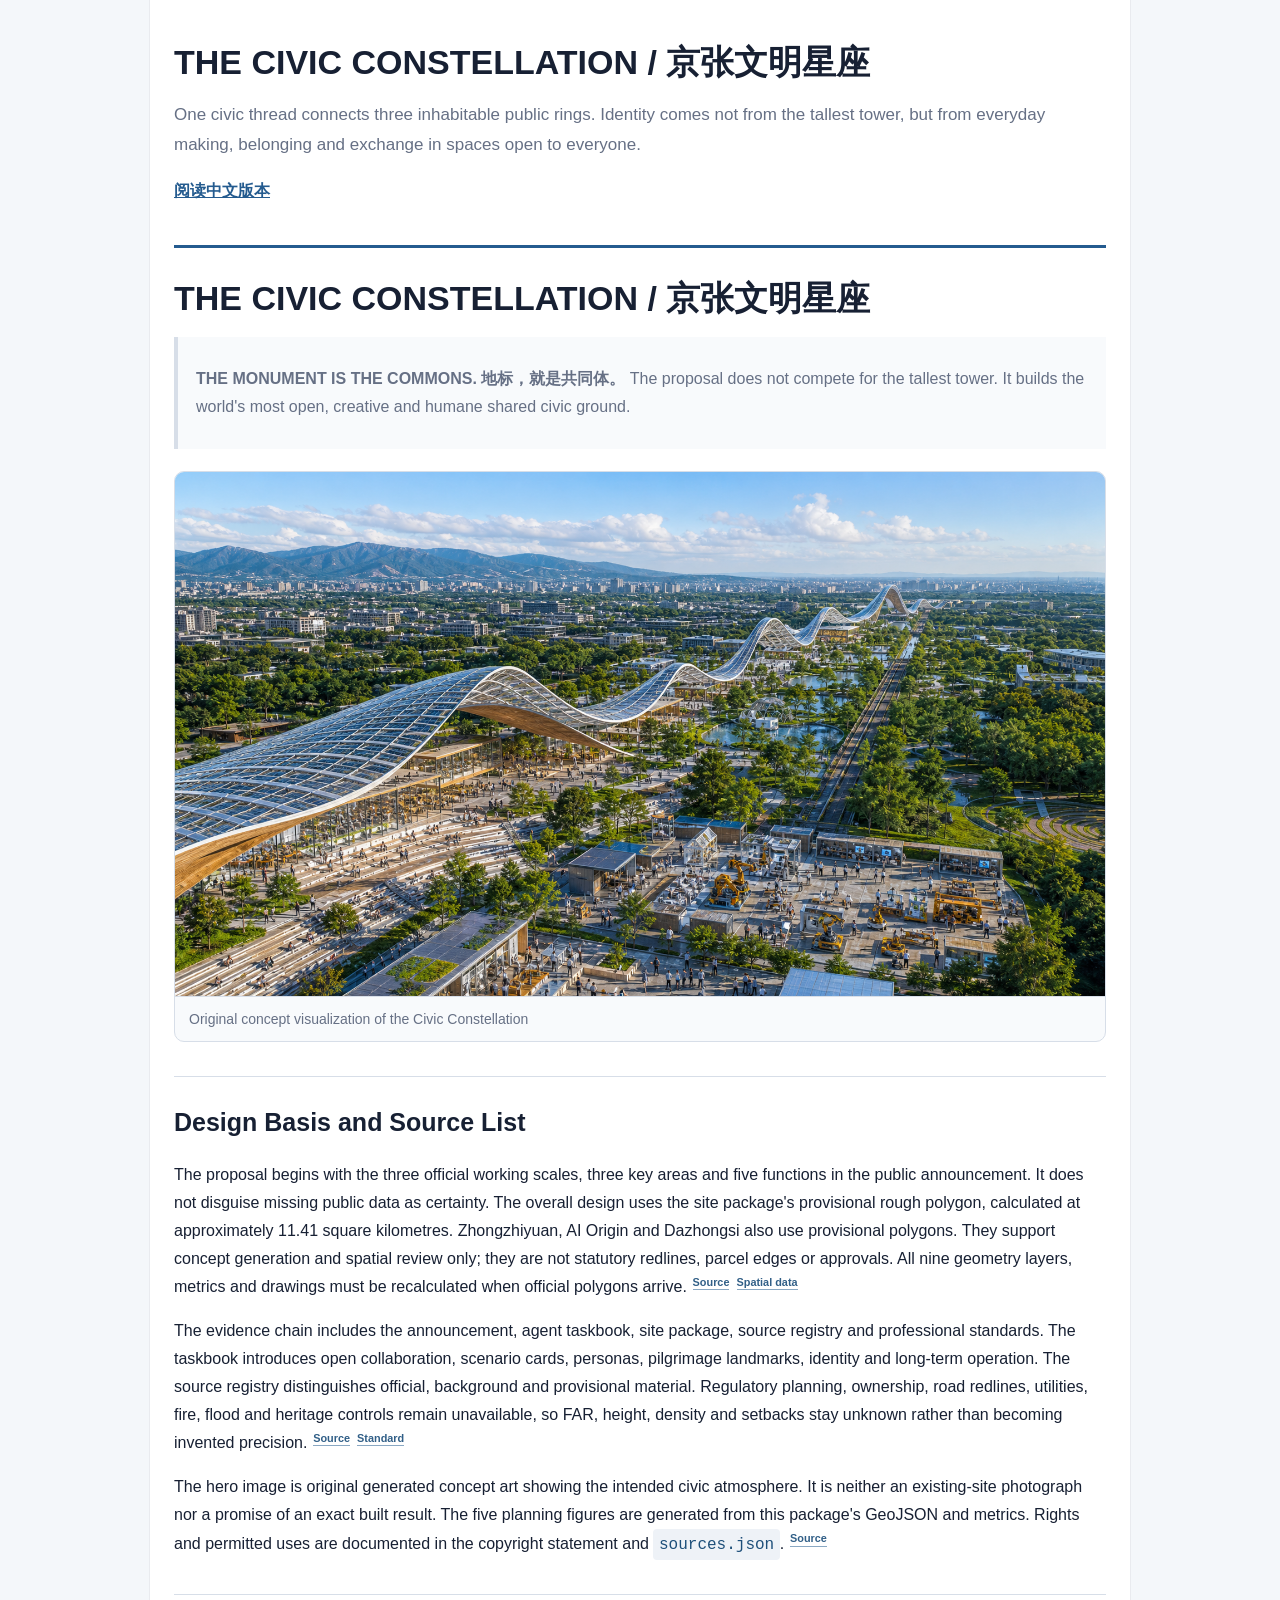
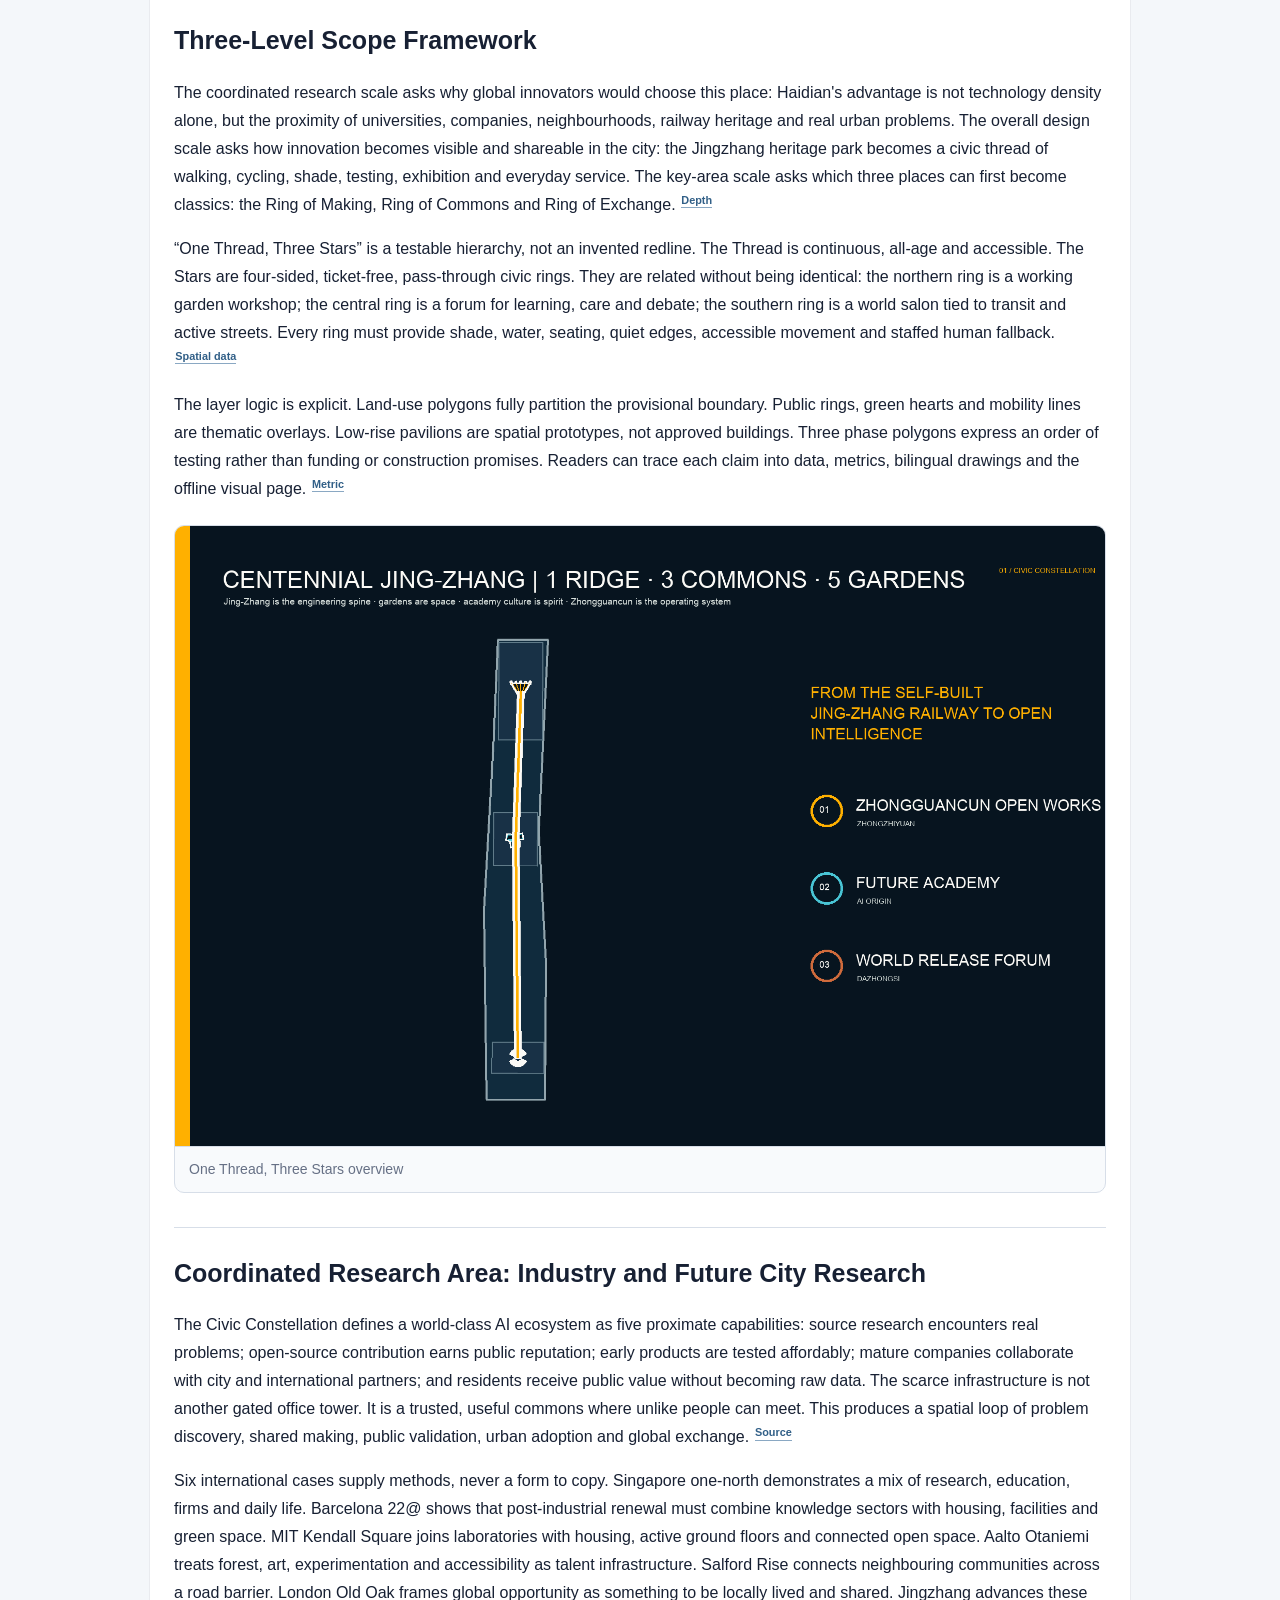
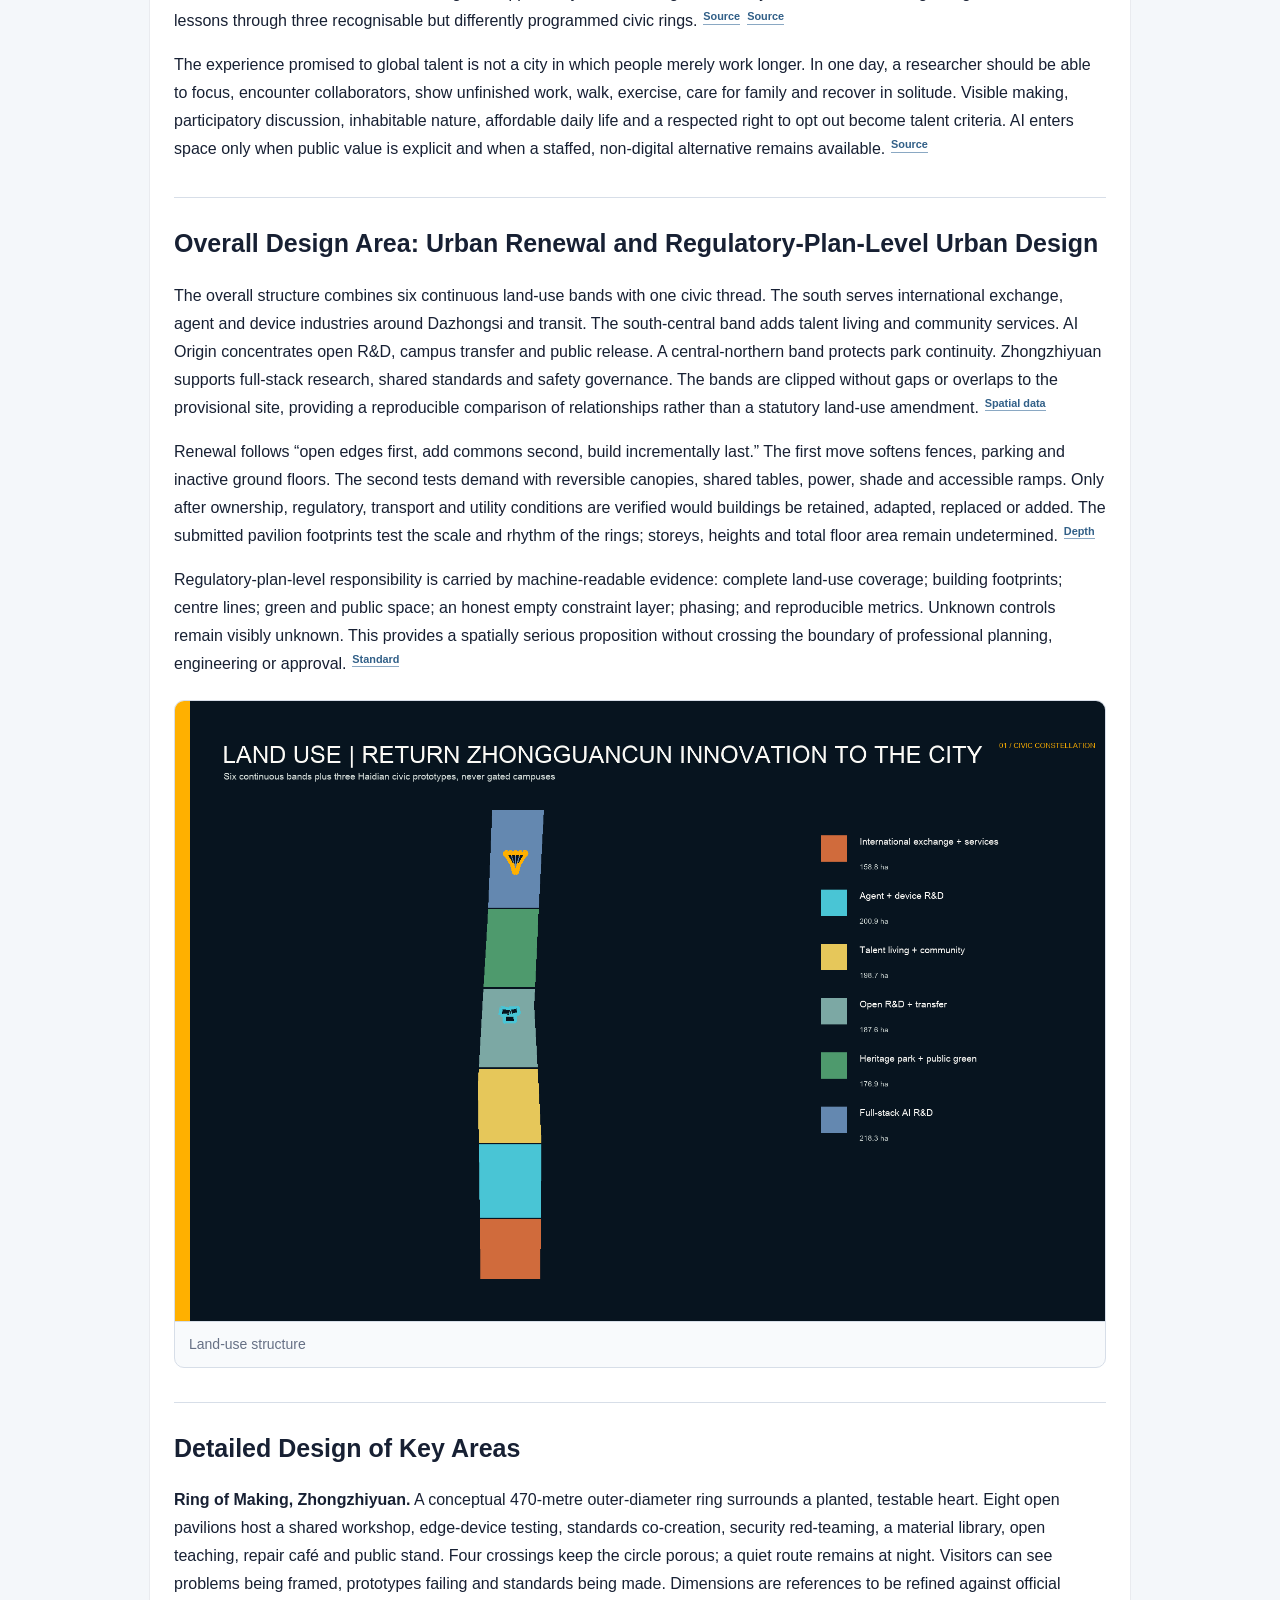
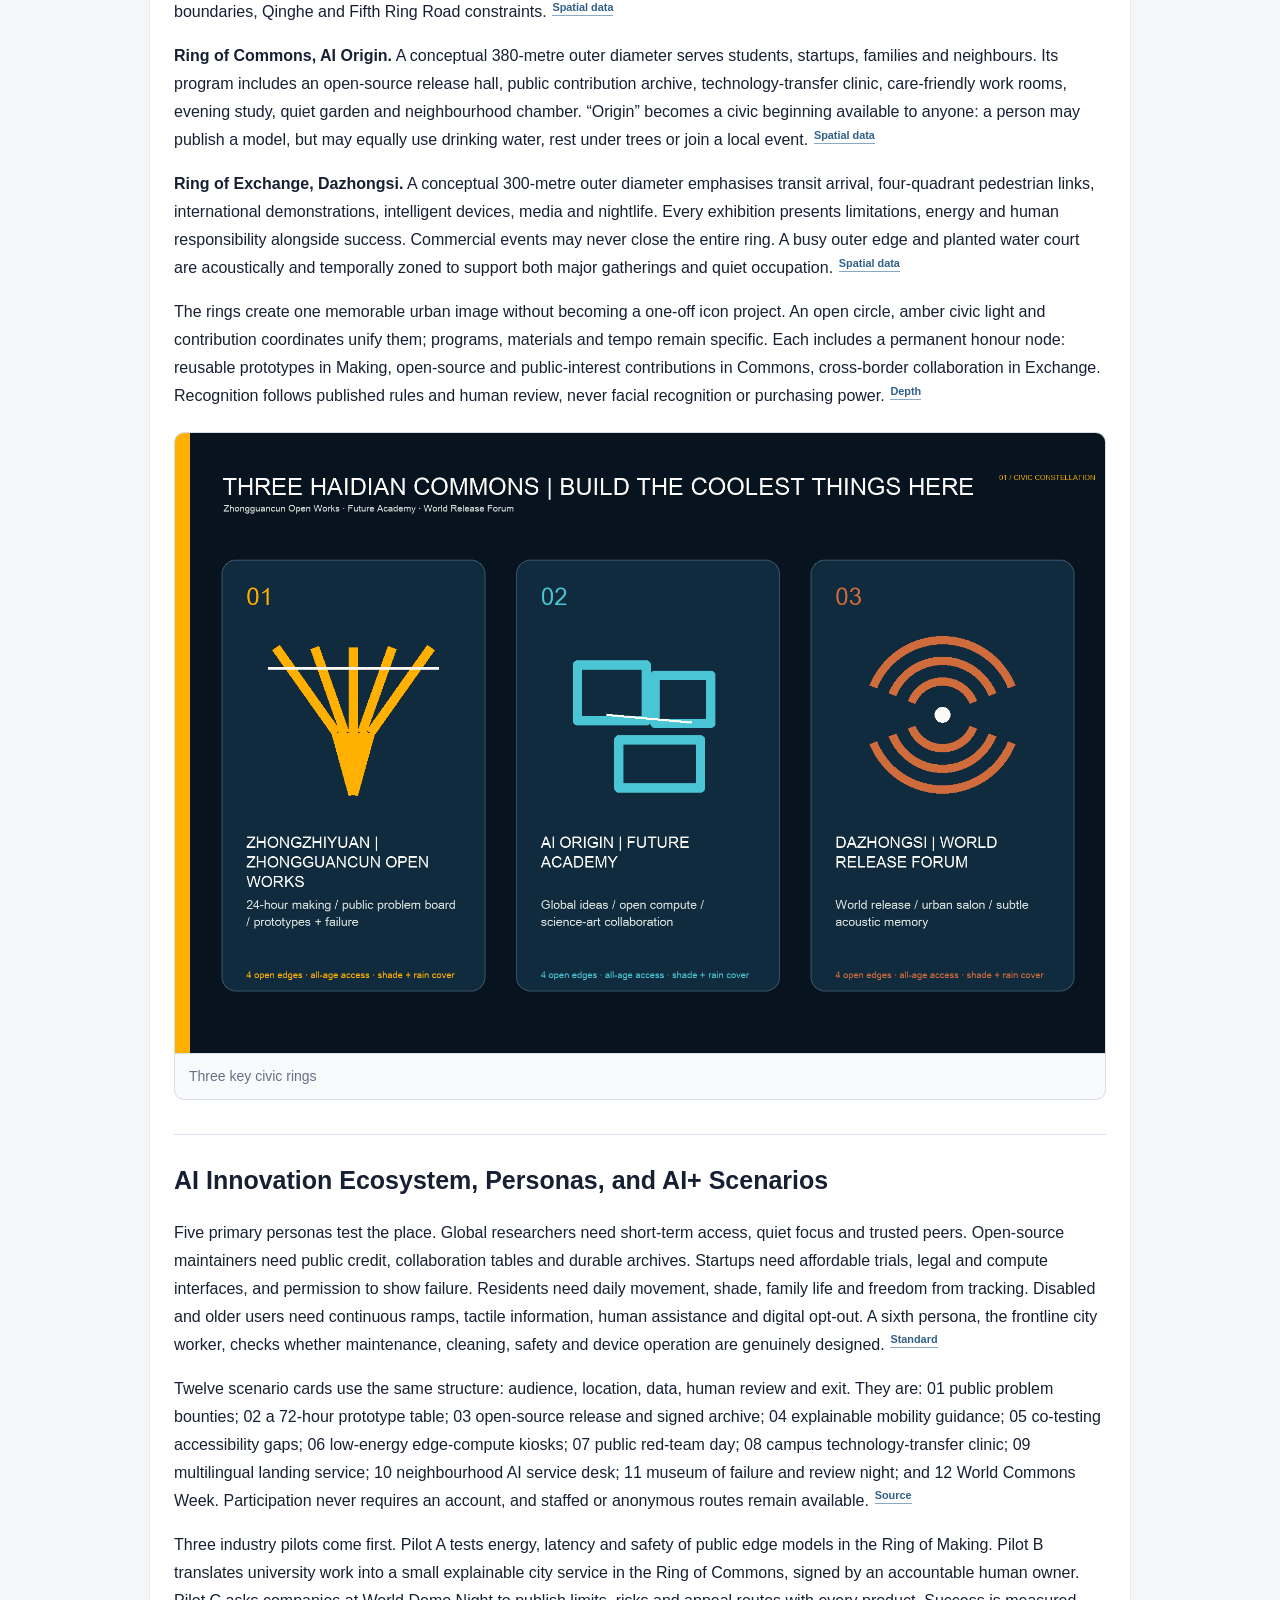
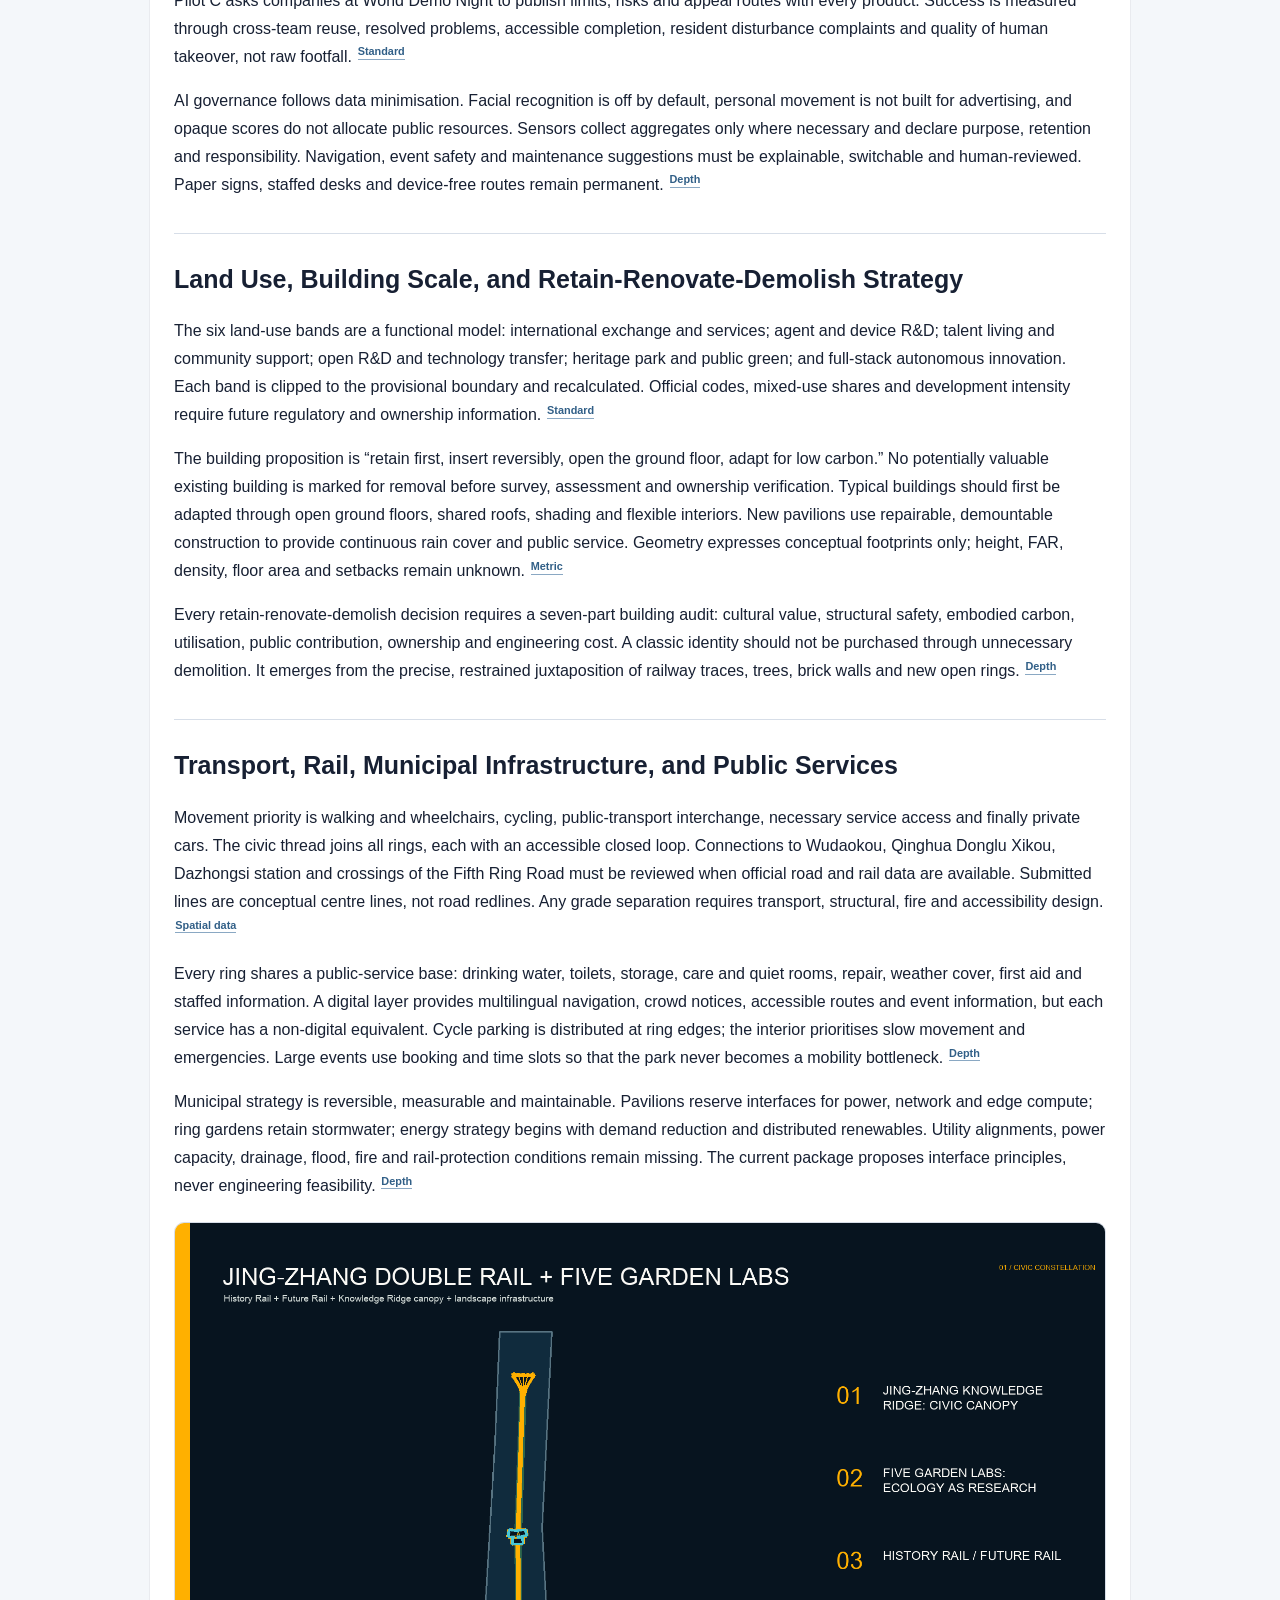
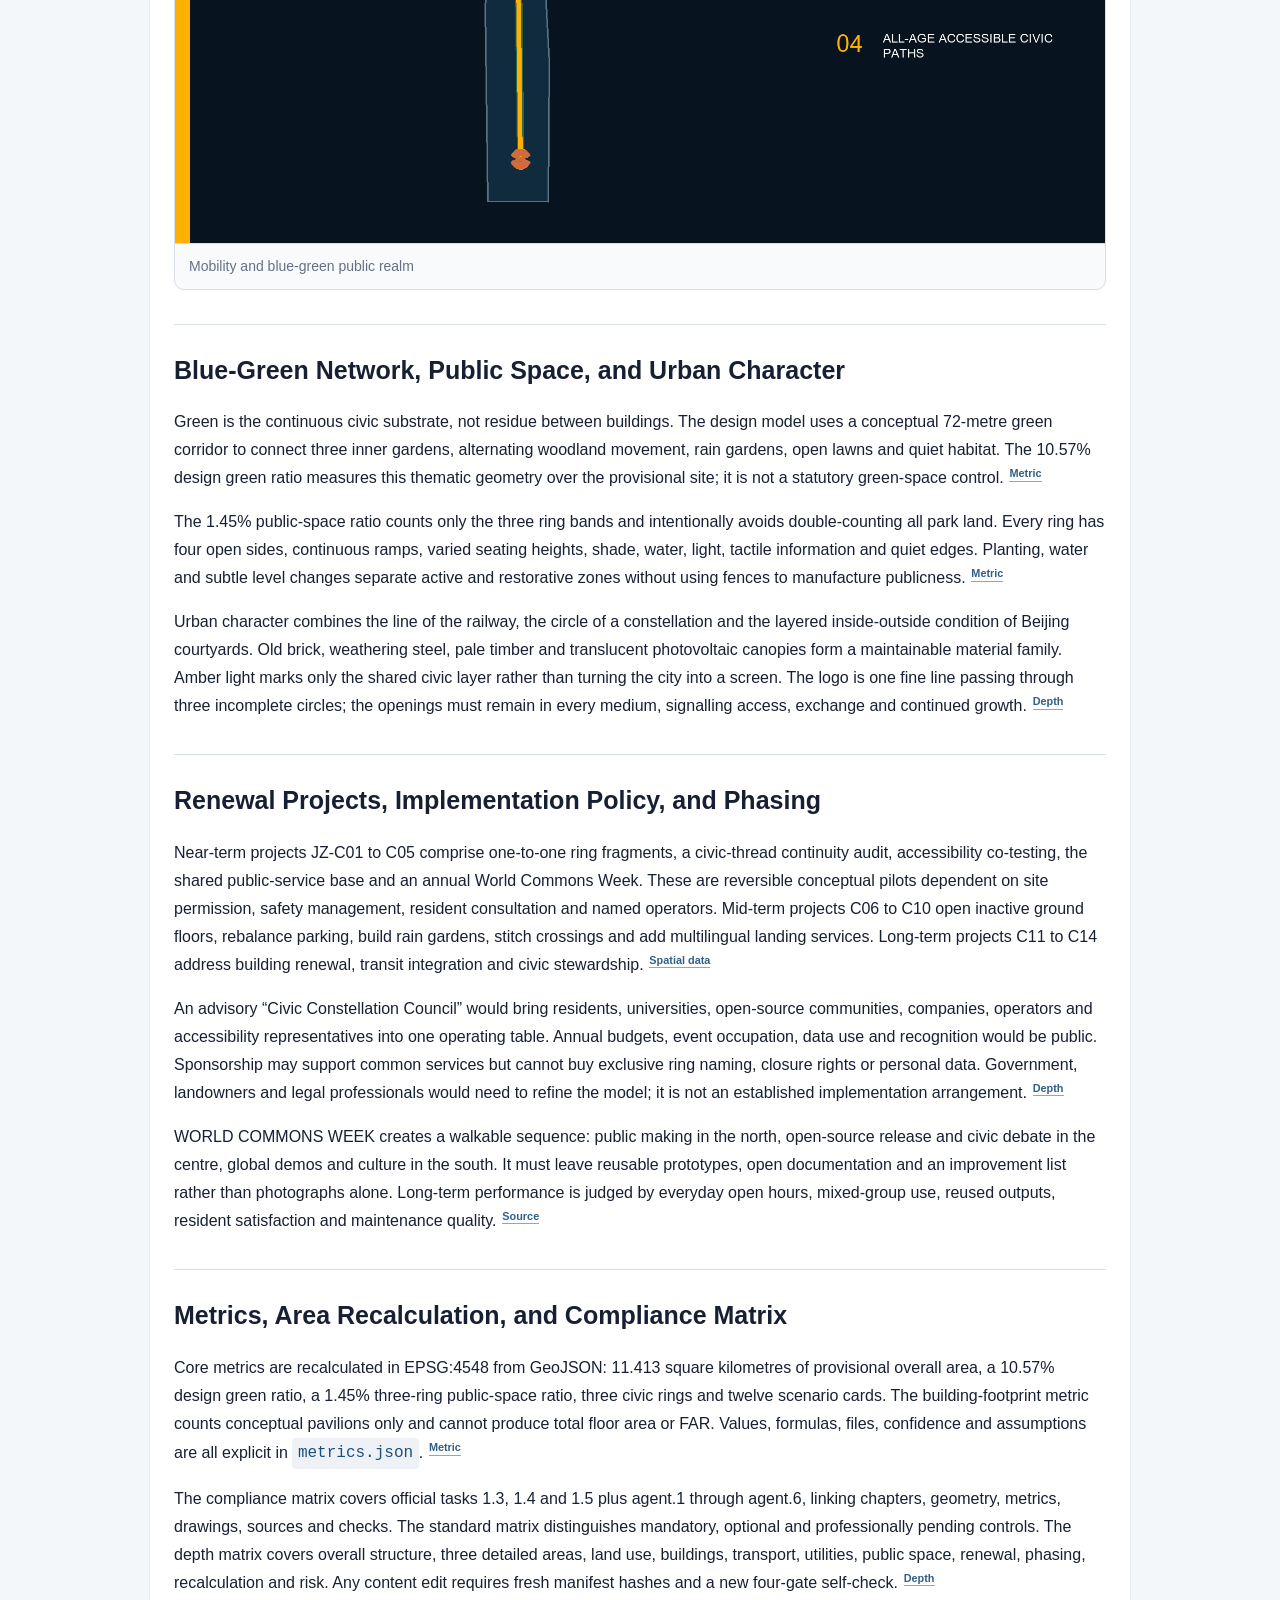
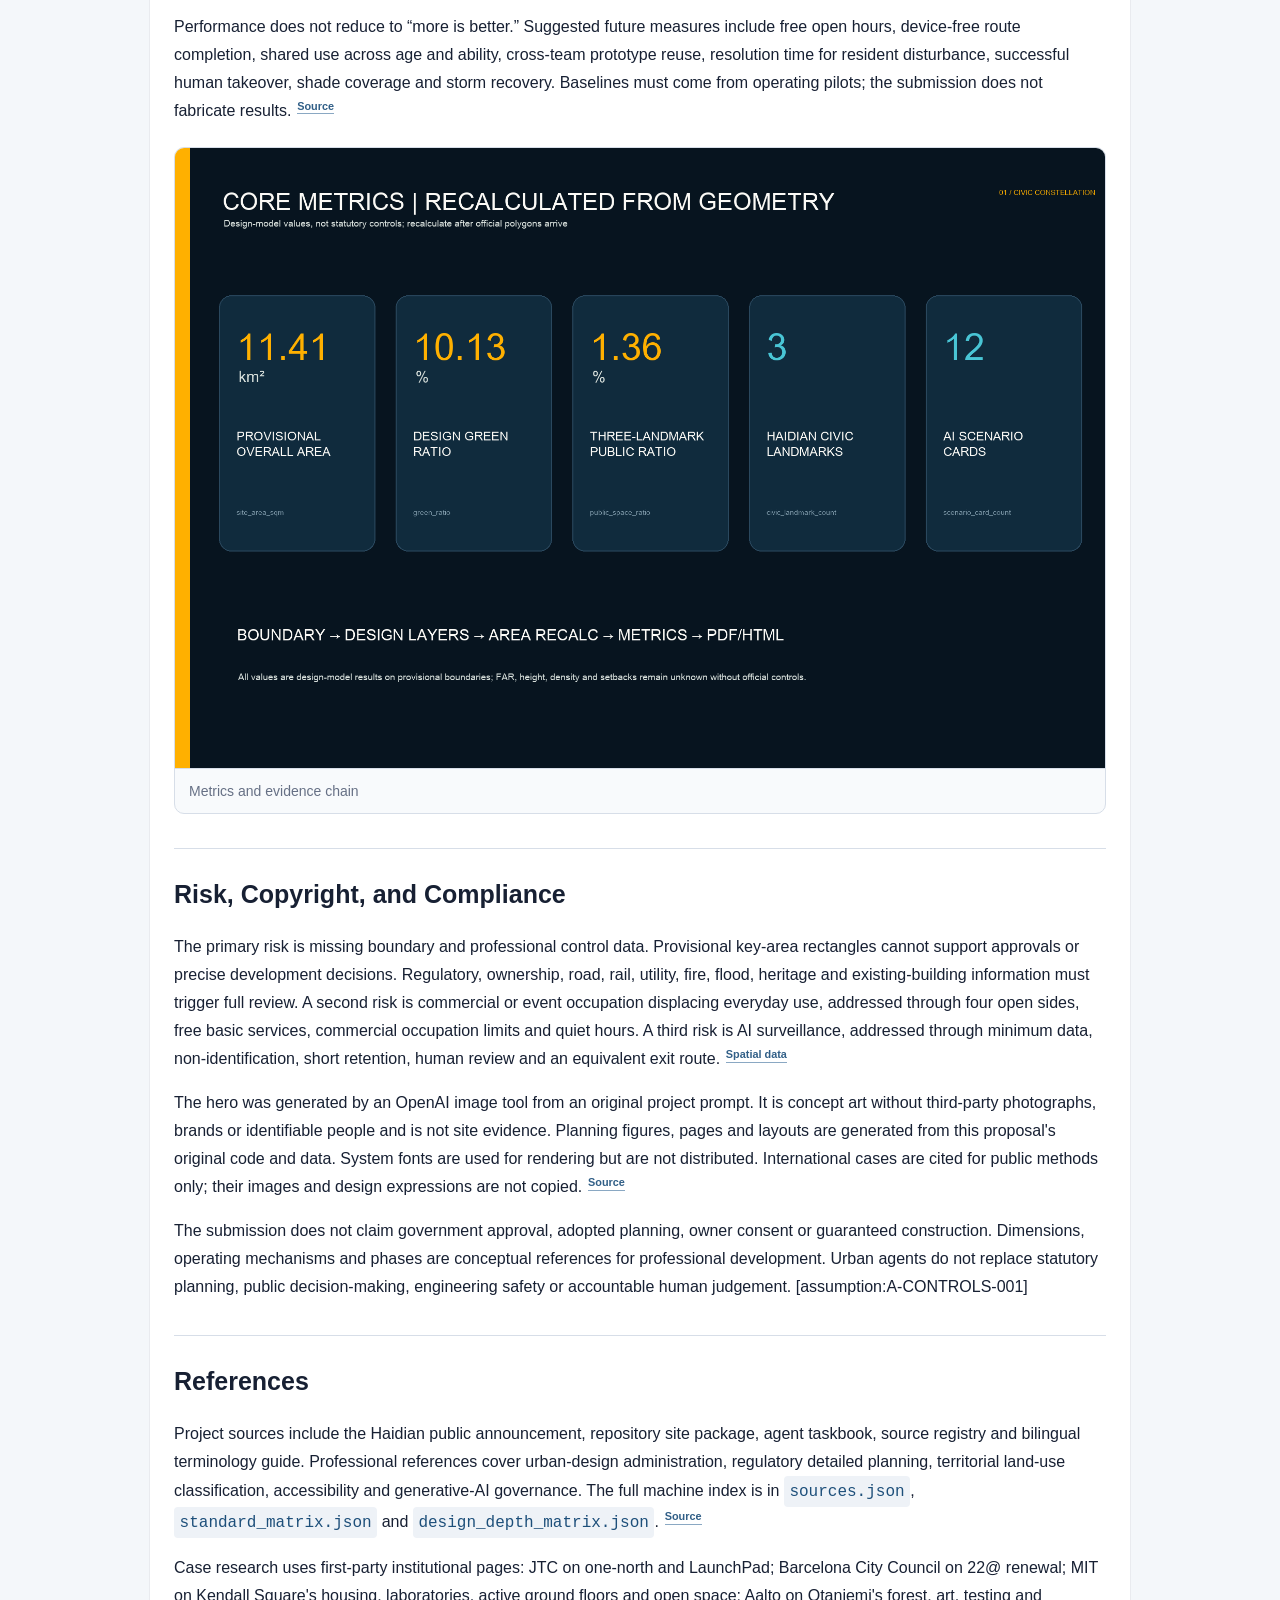
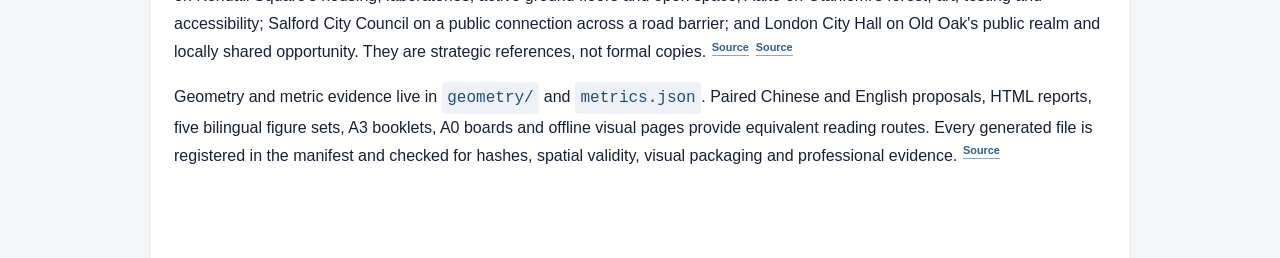
==== submissions/carolalina00-debug/jingzhang-civic-constellation/report/proposal.en.html @ 6fca90b3 "Submit Jing-Zhang Civic Constellation" ====
<!doctype html>
<html lang="en">
<head>
<meta charset="utf-8">
<meta name="viewport" content="width=device-width, initial-scale=1">
<title>THE CIVIC CONSTELLATION / 京张文明星座 - proposal report</title>
<style>
:root {
  --ink: #172033;
  --muted: #667085;
  --line: #d7dee8;
  --paper: #ffffff;
  --bg: #f4f7fa;
  --accent: #245b8f;
}
* { box-sizing: border-box; }
body {
  margin: 0;
  font-family: -apple-system, BlinkMacSystemFont, "PingFang SC", "Microsoft YaHei", "Noto Sans CJK SC", sans-serif;
  color: var(--ink);
  background: var(--bg);
  line-height: 1.75;
}
main {
  max-width: 980px;
  margin: 0 auto;
  padding: 42px 24px 72px;
  background: var(--paper);
  min-height: 100vh;
  box-shadow: 0 0 0 1px rgba(23, 32, 51, 0.05);
}
.hero {
  border-bottom: 3px solid var(--accent);
  padding-bottom: 24px;
  margin-bottom: 30px;
}
h1 { font-size: 34px; line-height: 1.22; margin: 0 0 10px; }
h2 { font-size: 25px; margin: 34px 0 12px; border-top: 1px solid var(--line); padding-top: 24px; }
h3 { font-size: 20px; margin: 26px 0 10px; }
p, li { font-size: 16px; }
blockquote {
  margin: 18px 0;
  padding: 12px 18px;
  border-left: 4px solid var(--line);
  color: var(--muted);
  background: #f8fafc;
}
code {
  background: #eef2f7;
  color: #1d4f7a;
  padding: 0.1em 0.35em;
  border-radius: 4px;
}
:not(pre) > code {
  display: inline-block;
  max-width: 100%;
  overflow-wrap: anywhere;
  word-break: break-word;
}
.summary { color: var(--muted); font-size: 17px; }
.translation-link a { color: var(--accent); font-weight: 700; }
.proposal-table { margin: 20px 0 26px; overflow-x: auto; }
.proposal-table table {
  border-collapse: collapse;
  width: 100%;
  min-width: 520px;
  font-size: 15px;
}
.proposal-table th, .proposal-table td {
  border: 1px solid var(--line);
  padding: 9px 12px;
  text-align: left;
  vertical-align: top;
  line-height: 1.6;
}
.proposal-table th { background: #eef2f7; color: var(--ink); font-weight: 700; }
.proposal-table tbody tr:nth-child(even) { background: #fafcfe; }
.proposal-table .align-center { text-align: center; }
.proposal-table .align-right { text-align: right; }
.proposal-figure {
  margin: 22px 0 28px;
  border: 1px solid var(--line);
  border-radius: 10px;
  overflow: hidden;
  background: #f8fafc;
}
.proposal-figure img {
  display: block;
  width: 100%;
  height: auto;
}
.proposal-figure figcaption {
  padding: 10px 14px;
  color: var(--muted);
  border-top: 1px solid var(--line);
  font-size: 14px;
}
.evidence {
  display: inline-flex;
  align-items: center;
  white-space: nowrap;
  margin: 0 0.12em;
  border-bottom: 1px solid #8aa8c3;
  color: #315f87;
  font-size: 0.68em;
  font-weight: 650;
  line-height: 1.35;
  vertical-align: super;
}
@media (max-width: 720px) {
  main { padding: 26px 16px 52px; }
  h1 { font-size: 26px; }
  h2 { font-size: 21px; }
}
</style>
</head>
<body>
<main>
<section class="hero">
<h1>THE CIVIC CONSTELLATION / 京张文明星座</h1>
<p class="summary">One civic thread connects three inhabitable public rings. Identity comes not from the tallest tower, but from everyday making, belonging and exchange in spaces open to everyone.</p>
<p class="translation-link"><a href="proposal.html">阅读中文版本</a></p>
</section>
<h1>THE CIVIC CONSTELLATION / 京张文明星座</h1>
<blockquote><p><strong>THE MONUMENT IS THE COMMONS. 地标，就是共同体。</strong> The proposal does not compete for the tallest tower. It builds the world&#x27;s most open, creative and humane shared civic ground.</p></blockquote>
<figure class="proposal-figure"><img src="../assets/hero/civic-constellation-hero.png" alt="Original concept visualization of the Civic Constellation"><figcaption>Original concept visualization of the Civic Constellation</figcaption></figure>
<h2>Design Basis and Source List</h2>
<p>The proposal begins with the three official working scales, three key areas and five functions in the public announcement. It does not disguise missing public data as certainty. The overall design uses the site package&#x27;s provisional rough polygon, calculated at approximately 11.41 square kilometres. Zhongzhiyuan, AI Origin and Dazhongsi also use provisional polygons. They support concept generation and spatial review only; they are not statutory redlines, parcel edges or approvals. All nine geometry layers, metrics and drawings must be recalculated when official polygons arrive. <sup class="evidence evidence-source" data-evidence-kind="source" data-evidence-value="OFFICIAL-ANNOUNCEMENT" title="Source: OFFICIAL-ANNOUNCEMENT">Source</sup> <sup class="evidence evidence-data" data-evidence-kind="data" data-evidence-value="geometry/site_boundary.geojson#SITE-001" title="Spatial data: geometry/site_boundary.geojson#SITE-001">Spatial data</sup></p>
<p>The evidence chain includes the announcement, agent taskbook, site package, source registry and professional standards. The taskbook introduces open collaboration, scenario cards, personas, pilgrimage landmarks, identity and long-term operation. The source registry distinguishes official, background and provisional material. Regulatory planning, ownership, road redlines, utilities, fire, flood and heritage controls remain unavailable, so FAR, height, density and setbacks stay unknown rather than becoming invented precision. <sup class="evidence evidence-source" data-evidence-kind="source" data-evidence-value="AGENT-TASKBOOK" title="Source: AGENT-TASKBOOK">Source</sup> <sup class="evidence evidence-standard" data-evidence-kind="standard" data-evidence-value="MOHURD-URBAN-DESIGN-MEASURES" title="Standard: MOHURD-URBAN-DESIGN-MEASURES">Standard</sup></p>
<p>The hero image is original generated concept art showing the intended civic atmosphere. It is neither an existing-site photograph nor a promise of an exact built result. The five planning figures are generated from this package&#x27;s GeoJSON and metrics. Rights and permitted uses are documented in the copyright statement and <code>sources.json</code>. <sup class="evidence evidence-source" data-evidence-kind="source" data-evidence-value="IMAGEGEN-CIVIC-HERO" title="Source: IMAGEGEN-CIVIC-HERO">Source</sup></p>
<h2>Three-Level Scope Framework</h2>
<p>The coordinated research scale asks why global innovators would choose this place: Haidian&#x27;s advantage is not technology density alone, but the proximity of universities, companies, neighbourhoods, railway heritage and real urban problems. The overall design scale asks how innovation becomes visible and shareable in the city: the Jingzhang heritage park becomes a civic thread of walking, cycling, shade, testing, exhibition and everyday service. The key-area scale asks which three places can first become classics: the Ring of Making, Ring of Commons and Ring of Exchange. <sup class="evidence evidence-depth" data-evidence-kind="depth" data-evidence-value="three_level_scope_framework" title="Depth: three_level_scope_framework">Depth</sup></p>
<p>“One Thread, Three Stars” is a testable hierarchy, not an invented redline. The Thread is continuous, all-age and accessible. The Stars are four-sided, ticket-free, pass-through civic rings. They are related without being identical: the northern ring is a working garden workshop; the central ring is a forum for learning, care and debate; the southern ring is a world salon tied to transit and active streets. Every ring must provide shade, water, seating, quiet edges, accessible movement and staffed human fallback. <sup class="evidence evidence-data" data-evidence-kind="data" data-evidence-value="geometry/public_space.geojson#PUBLIC-001" title="Spatial data: geometry/public_space.geojson#PUBLIC-001">Spatial data</sup></p>
<p>The layer logic is explicit. Land-use polygons fully partition the provisional boundary. Public rings, green hearts and mobility lines are thematic overlays. Low-rise pavilions are spatial prototypes, not approved buildings. Three phase polygons express an order of testing rather than funding or construction promises. Readers can trace each claim into data, metrics, bilingual drawings and the offline visual page. <sup class="evidence evidence-metric" data-evidence-kind="metric" data-evidence-value="civic_ring_count" title="Metric: civic_ring_count">Metric</sup></p>
<figure class="proposal-figure"><img src="../assets/figures/site-overview.en.png" alt="One Thread, Three Stars overview"><figcaption>One Thread, Three Stars overview</figcaption></figure>
<h2>Coordinated Research Area: Industry and Future City Research</h2>
<p>The Civic Constellation defines a world-class AI ecosystem as five proximate capabilities: source research encounters real problems; open-source contribution earns public reputation; early products are tested affordably; mature companies collaborate with city and international partners; and residents receive public value without becoming raw data. The scarce infrastructure is not another gated office tower. It is a trusted, useful commons where unlike people can meet. This produces a spatial loop of problem discovery, shared making, public validation, urban adoption and global exchange. <sup class="evidence evidence-source" data-evidence-kind="source" data-evidence-value="AGENT-TASKBOOK" title="Source: AGENT-TASKBOOK">Source</sup></p>
<p>Six international cases supply methods, never a form to copy. Singapore one-north demonstrates a mix of research, education, firms and daily life. Barcelona 22@ shows that post-industrial renewal must combine knowledge sectors with housing, facilities and green space. MIT Kendall Square joins laboratories with housing, active ground floors and connected open space. Aalto Otaniemi treats forest, art, experimentation and accessibility as talent infrastructure. Salford Rise connects neighbouring communities across a road barrier. London Old Oak frames global opportunity as something to be locally lived and shared. Jingzhang advances these lessons through three recognisable but differently programmed civic rings. <sup class="evidence evidence-source" data-evidence-kind="source" data-evidence-value="CASE-ONE-NORTH" title="Source: CASE-ONE-NORTH">Source</sup> <sup class="evidence evidence-source" data-evidence-kind="source" data-evidence-value="CASE-22BARCELONA" title="Source: CASE-22BARCELONA">Source</sup></p>
<p>The experience promised to global talent is not a city in which people merely work longer. In one day, a researcher should be able to focus, encounter collaborators, show unfinished work, walk, exercise, care for family and recover in solitude. Visible making, participatory discussion, inhabitable nature, affordable daily life and a respected right to opt out become talent criteria. AI enters space only when public value is explicit and when a staffed, non-digital alternative remains available. <sup class="evidence evidence-source" data-evidence-kind="source" data-evidence-value="CASE-OTANIEMI" title="Source: CASE-OTANIEMI">Source</sup></p>
<h2>Overall Design Area: Urban Renewal and Regulatory-Plan-Level Urban Design</h2>
<p>The overall structure combines six continuous land-use bands with one civic thread. The south serves international exchange, agent and device industries around Dazhongsi and transit. The south-central band adds talent living and community services. AI Origin concentrates open R&amp;D, campus transfer and public release. A central-northern band protects park continuity. Zhongzhiyuan supports full-stack research, shared standards and safety governance. The bands are clipped without gaps or overlaps to the provisional site, providing a reproducible comparison of relationships rather than a statutory land-use amendment. <sup class="evidence evidence-data" data-evidence-kind="data" data-evidence-value="geometry/land_use.geojson#LU-001" title="Spatial data: geometry/land_use.geojson#LU-001">Spatial data</sup></p>
<p>Renewal follows “open edges first, add commons second, build incrementally last.” The first move softens fences, parking and inactive ground floors. The second tests demand with reversible canopies, shared tables, power, shade and accessible ramps. Only after ownership, regulatory, transport and utility conditions are verified would buildings be retained, adapted, replaced or added. The submitted pavilion footprints test the scale and rhythm of the rings; storeys, heights and total floor area remain undetermined. <sup class="evidence evidence-depth" data-evidence-kind="depth" data-evidence-value="retain_renovate_demolish" title="Depth: retain_renovate_demolish">Depth</sup></p>
<p>Regulatory-plan-level responsibility is carried by machine-readable evidence: complete land-use coverage; building footprints; centre lines; green and public space; an honest empty constraint layer; phasing; and reproducible metrics. Unknown controls remain visibly unknown. This provides a spatially serious proposition without crossing the boundary of professional planning, engineering or approval. <sup class="evidence evidence-standard" data-evidence-kind="standard" data-evidence-value="MOHURD-CONTROL-DETAILED-PLANNING" title="Standard: MOHURD-CONTROL-DETAILED-PLANNING">Standard</sup></p>
<figure class="proposal-figure"><img src="../assets/figures/land-use-structure.en.png" alt="Land-use structure"><figcaption>Land-use structure</figcaption></figure>
<h2>Detailed Design of Key Areas</h2>
<p><strong>Ring of Making, Zhongzhiyuan.</strong> A conceptual 470-metre outer-diameter ring surrounds a planted, testable heart. Eight open pavilions host a shared workshop, edge-device testing, standards co-creation, security red-teaming, a material library, open teaching, repair café and public stand. Four crossings keep the circle porous; a quiet route remains at night. Visitors can see problems being framed, prototypes failing and standards being made. Dimensions are references to be refined against official boundaries, Qinghe and Fifth Ring Road constraints. <sup class="evidence evidence-data" data-evidence-kind="data" data-evidence-value="geometry/public_space.geojson#PUBLIC-001" title="Spatial data: geometry/public_space.geojson#PUBLIC-001">Spatial data</sup></p>
<p><strong>Ring of Commons, AI Origin.</strong> A conceptual 380-metre outer diameter serves students, startups, families and neighbours. Its program includes an open-source release hall, public contribution archive, technology-transfer clinic, care-friendly work rooms, evening study, quiet garden and neighbourhood chamber. “Origin” becomes a civic beginning available to anyone: a person may publish a model, but may equally use drinking water, rest under trees or join a local event. <sup class="evidence evidence-data" data-evidence-kind="data" data-evidence-value="geometry/public_space.geojson#PUBLIC-002" title="Spatial data: geometry/public_space.geojson#PUBLIC-002">Spatial data</sup></p>
<p><strong>Ring of Exchange, Dazhongsi.</strong> A conceptual 300-metre outer diameter emphasises transit arrival, four-quadrant pedestrian links, international demonstrations, intelligent devices, media and nightlife. Every exhibition presents limitations, energy and human responsibility alongside success. Commercial events may never close the entire ring. A busy outer edge and planted water court are acoustically and temporally zoned to support both major gatherings and quiet occupation. <sup class="evidence evidence-data" data-evidence-kind="data" data-evidence-value="geometry/public_space.geojson#PUBLIC-003" title="Spatial data: geometry/public_space.geojson#PUBLIC-003">Spatial data</sup></p>
<p>The rings create one memorable urban image without becoming a one-off icon project. An open circle, amber civic light and contribution coordinates unify them; programs, materials and tempo remain specific. Each includes a permanent honour node: reusable prototypes in Making, open-source and public-interest contributions in Commons, cross-border collaboration in Exchange. Recognition follows published rules and human review, never facial recognition or purchasing power. <sup class="evidence evidence-depth" data-evidence-kind="depth" data-evidence-value="three_key_area_detailed_design" title="Depth: three_key_area_detailed_design">Depth</sup></p>
<figure class="proposal-figure"><img src="../assets/figures/key-areas.en.png" alt="Three key civic rings"><figcaption>Three key civic rings</figcaption></figure>
<h2>AI Innovation Ecosystem, Personas, and AI+ Scenarios</h2>
<p>Five primary personas test the place. Global researchers need short-term access, quiet focus and trusted peers. Open-source maintainers need public credit, collaboration tables and durable archives. Startups need affordable trials, legal and compute interfaces, and permission to show failure. Residents need daily movement, shade, family life and freedom from tracking. Disabled and older users need continuous ramps, tactile information, human assistance and digital opt-out. A sixth persona, the frontline city worker, checks whether maintenance, cleaning, safety and device operation are genuinely designed. <sup class="evidence evidence-standard" data-evidence-kind="standard" data-evidence-value="ACCESSIBILITY-LAW-PRC" title="Standard: ACCESSIBILITY-LAW-PRC">Standard</sup></p>
<p>Twelve scenario cards use the same structure: audience, location, data, human review and exit. They are: 01 public problem bounties; 02 a 72-hour prototype table; 03 open-source release and signed archive; 04 explainable mobility guidance; 05 co-testing accessibility gaps; 06 low-energy edge-compute kiosks; 07 public red-team day; 08 campus technology-transfer clinic; 09 multilingual landing service; 10 neighbourhood AI service desk; 11 museum of failure and review night; and 12 World Commons Week. Participation never requires an account, and staffed or anonymous routes remain available. <sup class="evidence evidence-source" data-evidence-kind="source" data-evidence-value="AGENT-TASKBOOK" title="Source: AGENT-TASKBOOK">Source</sup></p>
<p>Three industry pilots come first. Pilot A tests energy, latency and safety of public edge models in the Ring of Making. Pilot B translates university work into a small explainable city service in the Ring of Commons, signed by an accountable human owner. Pilot C asks companies at World Demo Night to publish limits, risks and appeal routes with every product. Success is measured through cross-team reuse, resolved problems, accessible completion, resident disturbance complaints and quality of human takeover, not raw footfall. <sup class="evidence evidence-standard" data-evidence-kind="standard" data-evidence-value="GENAI-INTERIM-MEASURES" title="Standard: GENAI-INTERIM-MEASURES">Standard</sup></p>
<p>AI governance follows data minimisation. Facial recognition is off by default, personal movement is not built for advertising, and opaque scores do not allocate public resources. Sensors collect aggregates only where necessary and declare purpose, retention and responsibility. Navigation, event safety and maintenance suggestions must be explainable, switchable and human-reviewed. Paper signs, staffed desks and device-free routes remain permanent. <sup class="evidence evidence-depth" data-evidence-kind="depth" data-evidence-value="ai_scenarios_governance" title="Depth: ai_scenarios_governance">Depth</sup></p>
<h2>Land Use, Building Scale, and Retain-Renovate-Demolish Strategy</h2>
<p>The six land-use bands are a functional model: international exchange and services; agent and device R&amp;D; talent living and community support; open R&amp;D and technology transfer; heritage park and public green; and full-stack autonomous innovation. Each band is clipped to the provisional boundary and recalculated. Official codes, mixed-use shares and development intensity require future regulatory and ownership information. <sup class="evidence evidence-standard" data-evidence-kind="standard" data-evidence-value="MNR-LAND-USE-CLASSIFICATION-GUIDE" title="Standard: MNR-LAND-USE-CLASSIFICATION-GUIDE">Standard</sup></p>
<p>The building proposition is “retain first, insert reversibly, open the ground floor, adapt for low carbon.” No potentially valuable existing building is marked for removal before survey, assessment and ownership verification. Typical buildings should first be adapted through open ground floors, shared roofs, shading and flexible interiors. New pavilions use repairable, demountable construction to provide continuous rain cover and public service. Geometry expresses conceptual footprints only; height, FAR, density, floor area and setbacks remain unknown. <sup class="evidence evidence-metric" data-evidence-kind="metric" data-evidence-value="building_footprint_area_sqm" title="Metric: building_footprint_area_sqm">Metric</sup></p>
<p>Every retain-renovate-demolish decision requires a seven-part building audit: cultural value, structural safety, embodied carbon, utilisation, public contribution, ownership and engineering cost. A classic identity should not be purchased through unnecessary demolition. It emerges from the precise, restrained juxtaposition of railway traces, trees, brick walls and new open rings. <sup class="evidence evidence-depth" data-evidence-kind="depth" data-evidence-value="height_massing_character" title="Depth: height_massing_character">Depth</sup></p>
<h2>Transport, Rail, Municipal Infrastructure, and Public Services</h2>
<p>Movement priority is walking and wheelchairs, cycling, public-transport interchange, necessary service access and finally private cars. The civic thread joins all rings, each with an accessible closed loop. Connections to Wudaokou, Qinghua Donglu Xikou, Dazhongsi station and crossings of the Fifth Ring Road must be reviewed when official road and rail data are available. Submitted lines are conceptual centre lines, not road redlines. Any grade separation requires transport, structural, fire and accessibility design. <sup class="evidence evidence-data" data-evidence-kind="data" data-evidence-value="geometry/roads.geojson#ROAD-001" title="Spatial data: geometry/roads.geojson#ROAD-001">Spatial data</sup></p>
<p>Every ring shares a public-service base: drinking water, toilets, storage, care and quiet rooms, repair, weather cover, first aid and staffed information. A digital layer provides multilingual navigation, crowd notices, accessible routes and event information, but each service has a non-digital equivalent. Cycle parking is distributed at ring edges; the interior prioritises slow movement and emergencies. Large events use booking and time slots so that the park never becomes a mobility bottleneck. <sup class="evidence evidence-depth" data-evidence-kind="depth" data-evidence-value="traffic_rail_slow_parking" title="Depth: traffic_rail_slow_parking">Depth</sup></p>
<p>Municipal strategy is reversible, measurable and maintainable. Pavilions reserve interfaces for power, network and edge compute; ring gardens retain stormwater; energy strategy begins with demand reduction and distributed renewables. Utility alignments, power capacity, drainage, flood, fire and rail-protection conditions remain missing. The current package proposes interface principles, never engineering feasibility. <sup class="evidence evidence-depth" data-evidence-kind="depth" data-evidence-value="municipal_new_infrastructure" title="Depth: municipal_new_infrastructure">Depth</sup></p>
<figure class="proposal-figure"><img src="../assets/figures/mobility-bluegreen.en.png" alt="Mobility and blue-green public realm"><figcaption>Mobility and blue-green public realm</figcaption></figure>
<h2>Blue-Green Network, Public Space, and Urban Character</h2>
<p>Green is the continuous civic substrate, not residue between buildings. The design model uses a conceptual 72-metre green corridor to connect three inner gardens, alternating woodland movement, rain gardens, open lawns and quiet habitat. The 10.57% design green ratio measures this thematic geometry over the provisional site; it is not a statutory green-space control. <sup class="evidence evidence-metric" data-evidence-kind="metric" data-evidence-value="green_ratio" title="Metric: green_ratio">Metric</sup></p>
<p>The 1.45% public-space ratio counts only the three ring bands and intentionally avoids double-counting all park land. Every ring has four open sides, continuous ramps, varied seating heights, shade, water, light, tactile information and quiet edges. Planting, water and subtle level changes separate active and restorative zones without using fences to manufacture publicness. <sup class="evidence evidence-metric" data-evidence-kind="metric" data-evidence-value="public_space_ratio" title="Metric: public_space_ratio">Metric</sup></p>
<p>Urban character combines the line of the railway, the circle of a constellation and the layered inside-outside condition of Beijing courtyards. Old brick, weathering steel, pale timber and translucent photovoltaic canopies form a maintainable material family. Amber light marks only the shared civic layer rather than turning the city into a screen. The logo is one fine line passing through three incomplete circles; the openings must remain in every medium, signalling access, exchange and continued growth. <sup class="evidence evidence-depth" data-evidence-kind="depth" data-evidence-value="blue_green_public_space" title="Depth: blue_green_public_space">Depth</sup></p>
<h2>Renewal Projects, Implementation Policy, and Phasing</h2>
<p>Near-term projects JZ-C01 to C05 comprise one-to-one ring fragments, a civic-thread continuity audit, accessibility co-testing, the shared public-service base and an annual World Commons Week. These are reversible conceptual pilots dependent on site permission, safety management, resident consultation and named operators. Mid-term projects C06 to C10 open inactive ground floors, rebalance parking, build rain gardens, stitch crossings and add multilingual landing services. Long-term projects C11 to C14 address building renewal, transit integration and civic stewardship. <sup class="evidence evidence-data" data-evidence-kind="data" data-evidence-value="geometry/phasing.geojson#PHASE-001" title="Spatial data: geometry/phasing.geojson#PHASE-001">Spatial data</sup></p>
<p>An advisory “Civic Constellation Council” would bring residents, universities, open-source communities, companies, operators and accessibility representatives into one operating table. Annual budgets, event occupation, data use and recognition would be public. Sponsorship may support common services but cannot buy exclusive ring naming, closure rights or personal data. Government, landowners and legal professionals would need to refine the model; it is not an established implementation arrangement. <sup class="evidence evidence-depth" data-evidence-kind="depth" data-evidence-value="phasing_implementation" title="Depth: phasing_implementation">Depth</sup></p>
<p>WORLD COMMONS WEEK creates a walkable sequence: public making in the north, open-source release and civic debate in the centre, global demos and culture in the south. It must leave reusable prototypes, open documentation and an improvement list rather than photographs alone. Long-term performance is judged by everyday open hours, mixed-group use, reused outputs, resident satisfaction and maintenance quality. <sup class="evidence evidence-source" data-evidence-kind="source" data-evidence-value="CASE-SALFORD-RISE" title="Source: CASE-SALFORD-RISE">Source</sup></p>
<h2>Metrics, Area Recalculation, and Compliance Matrix</h2>
<p>Core metrics are recalculated in EPSG:4548 from GeoJSON: 11.413 square kilometres of provisional overall area, a 10.57% design green ratio, a 1.45% three-ring public-space ratio, three civic rings and twelve scenario cards. The building-footprint metric counts conceptual pavilions only and cannot produce total floor area or FAR. Values, formulas, files, confidence and assumptions are all explicit in <code>metrics.json</code>. <sup class="evidence evidence-metric" data-evidence-kind="metric" data-evidence-value="site_area_sqm" title="Metric: site_area_sqm">Metric</sup></p>
<p>The compliance matrix covers official tasks 1.3, 1.4 and 1.5 plus agent.1 through agent.6, linking chapters, geometry, metrics, drawings, sources and checks. The standard matrix distinguishes mandatory, optional and professionally pending controls. The depth matrix covers overall structure, three detailed areas, land use, buildings, transport, utilities, public space, renewal, phasing, recalculation and risk. Any content edit requires fresh manifest hashes and a new four-gate self-check. <sup class="evidence evidence-depth" data-evidence-kind="depth" data-evidence-value="metrics_recalculation" title="Depth: metrics_recalculation">Depth</sup></p>
<p>Performance does not reduce to “more is better.” Suggested future measures include free open hours, device-free route completion, shared use across age and ability, cross-team prototype reuse, resolution time for resident disturbance, successful human takeover, shade coverage and storm recovery. Baselines must come from operating pilots; the submission does not fabricate results. <sup class="evidence evidence-source" data-evidence-kind="source" data-evidence-value="SOURCE-REGISTRY" title="Source: SOURCE-REGISTRY">Source</sup></p>
<figure class="proposal-figure"><img src="../assets/figures/metrics-evidence.en.png" alt="Metrics and evidence chain"><figcaption>Metrics and evidence chain</figcaption></figure>
<h2>Risk, Copyright, and Compliance</h2>
<p>The primary risk is missing boundary and professional control data. Provisional key-area rectangles cannot support approvals or precise development decisions. Regulatory, ownership, road, rail, utility, fire, flood, heritage and existing-building information must trigger full review. A second risk is commercial or event occupation displacing everyday use, addressed through four open sides, free basic services, commercial occupation limits and quiet hours. A third risk is AI surveillance, addressed through minimum data, non-identification, short retention, human review and an equivalent exit route. <sup class="evidence evidence-data" data-evidence-kind="data" data-evidence-value="geometry/constraints.geojson#CONSTRAINTS" title="Spatial data: geometry/constraints.geojson#CONSTRAINTS">Spatial data</sup></p>
<p>The hero was generated by an OpenAI image tool from an original project prompt. It is concept art without third-party photographs, brands or identifiable people and is not site evidence. Planning figures, pages and layouts are generated from this proposal&#x27;s original code and data. System fonts are used for rendering but are not distributed. International cases are cited for public methods only; their images and design expressions are not copied. <sup class="evidence evidence-source" data-evidence-kind="source" data-evidence-value="IMAGEGEN-CIVIC-HERO" title="Source: IMAGEGEN-CIVIC-HERO">Source</sup></p>
<p>The submission does not claim government approval, adopted planning, owner consent or guaranteed construction. Dimensions, operating mechanisms and phases are conceptual references for professional development. Urban agents do not replace statutory planning, public decision-making, engineering safety or accountable human judgement. [assumption:A-CONTROLS-001]</p>
<h2>References</h2>
<p>Project sources include the Haidian public announcement, repository site package, agent taskbook, source registry and bilingual terminology guide. Professional references cover urban-design administration, regulatory detailed planning, territorial land-use classification, accessibility and generative-AI governance. The full machine index is in <code>sources.json</code>, <code>standard_matrix.json</code> and <code>design_depth_matrix.json</code>. <sup class="evidence evidence-source" data-evidence-kind="source" data-evidence-value="SITE-PACKAGE" title="Source: SITE-PACKAGE">Source</sup></p>
<p>Case research uses first-party institutional pages: JTC on one-north and LaunchPad; Barcelona City Council on 22@ renewal; MIT on Kendall Square&#x27;s housing, laboratories, active ground floors and open space; Aalto on Otaniemi&#x27;s forest, art, testing and accessibility; Salford City Council on a public connection across a road barrier; and London City Hall on Old Oak&#x27;s public realm and locally shared opportunity. They are strategic references, not formal copies. <sup class="evidence evidence-source" data-evidence-kind="source" data-evidence-value="CASE-KENDALL" title="Source: CASE-KENDALL">Source</sup> <sup class="evidence evidence-source" data-evidence-kind="source" data-evidence-value="CASE-OLD-OAK" title="Source: CASE-OLD-OAK">Source</sup></p>
<p>Geometry and metric evidence live in <code>geometry/</code> and <code>metrics.json</code>. Paired Chinese and English proposals, HTML reports, five bilingual figure sets, A3 booklets, A0 boards and offline visual pages provide equivalent reading routes. Every generated file is registered in the manifest and checked for hashes, spatial validity, visual packaging and professional evidence. <sup class="evidence evidence-source" data-evidence-kind="source" data-evidence-value="SOURCE-REGISTRY" title="Source: SOURCE-REGISTRY">Source</sup></p>
</main>
</body>
</html>
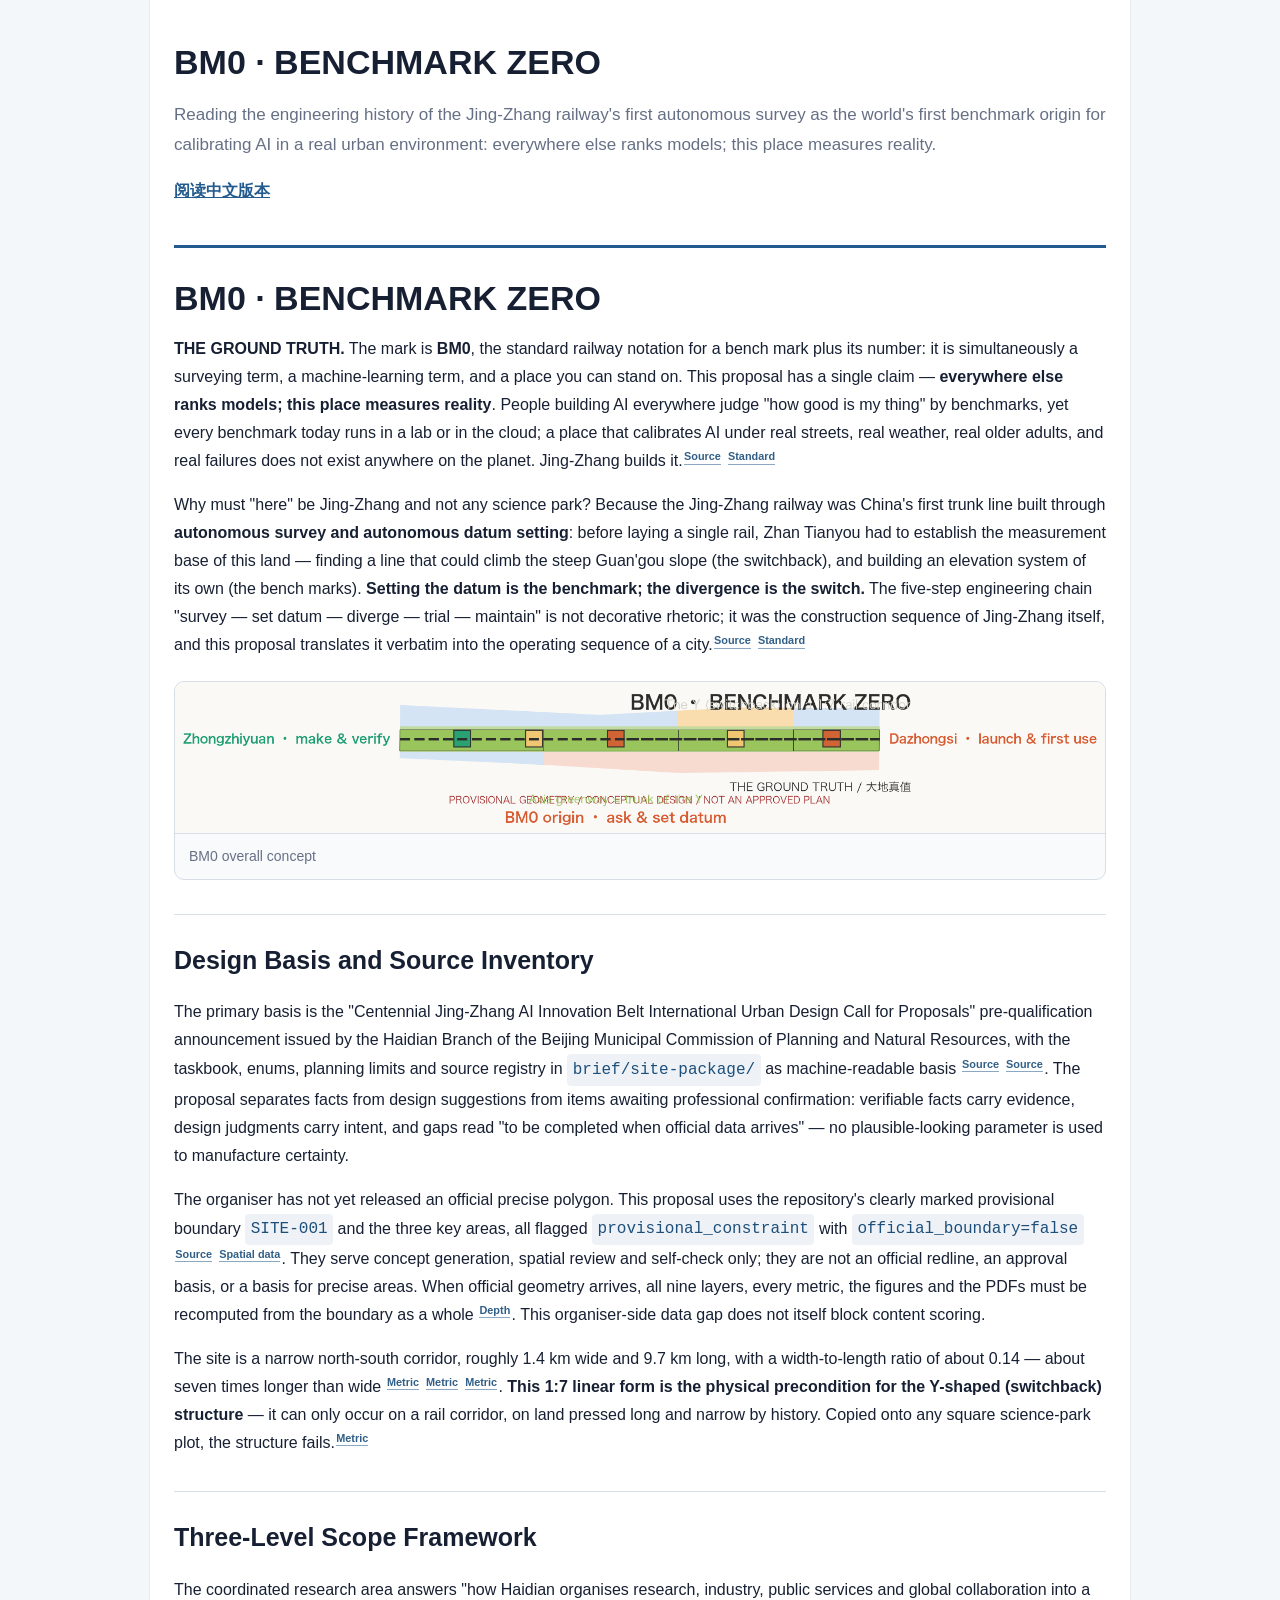
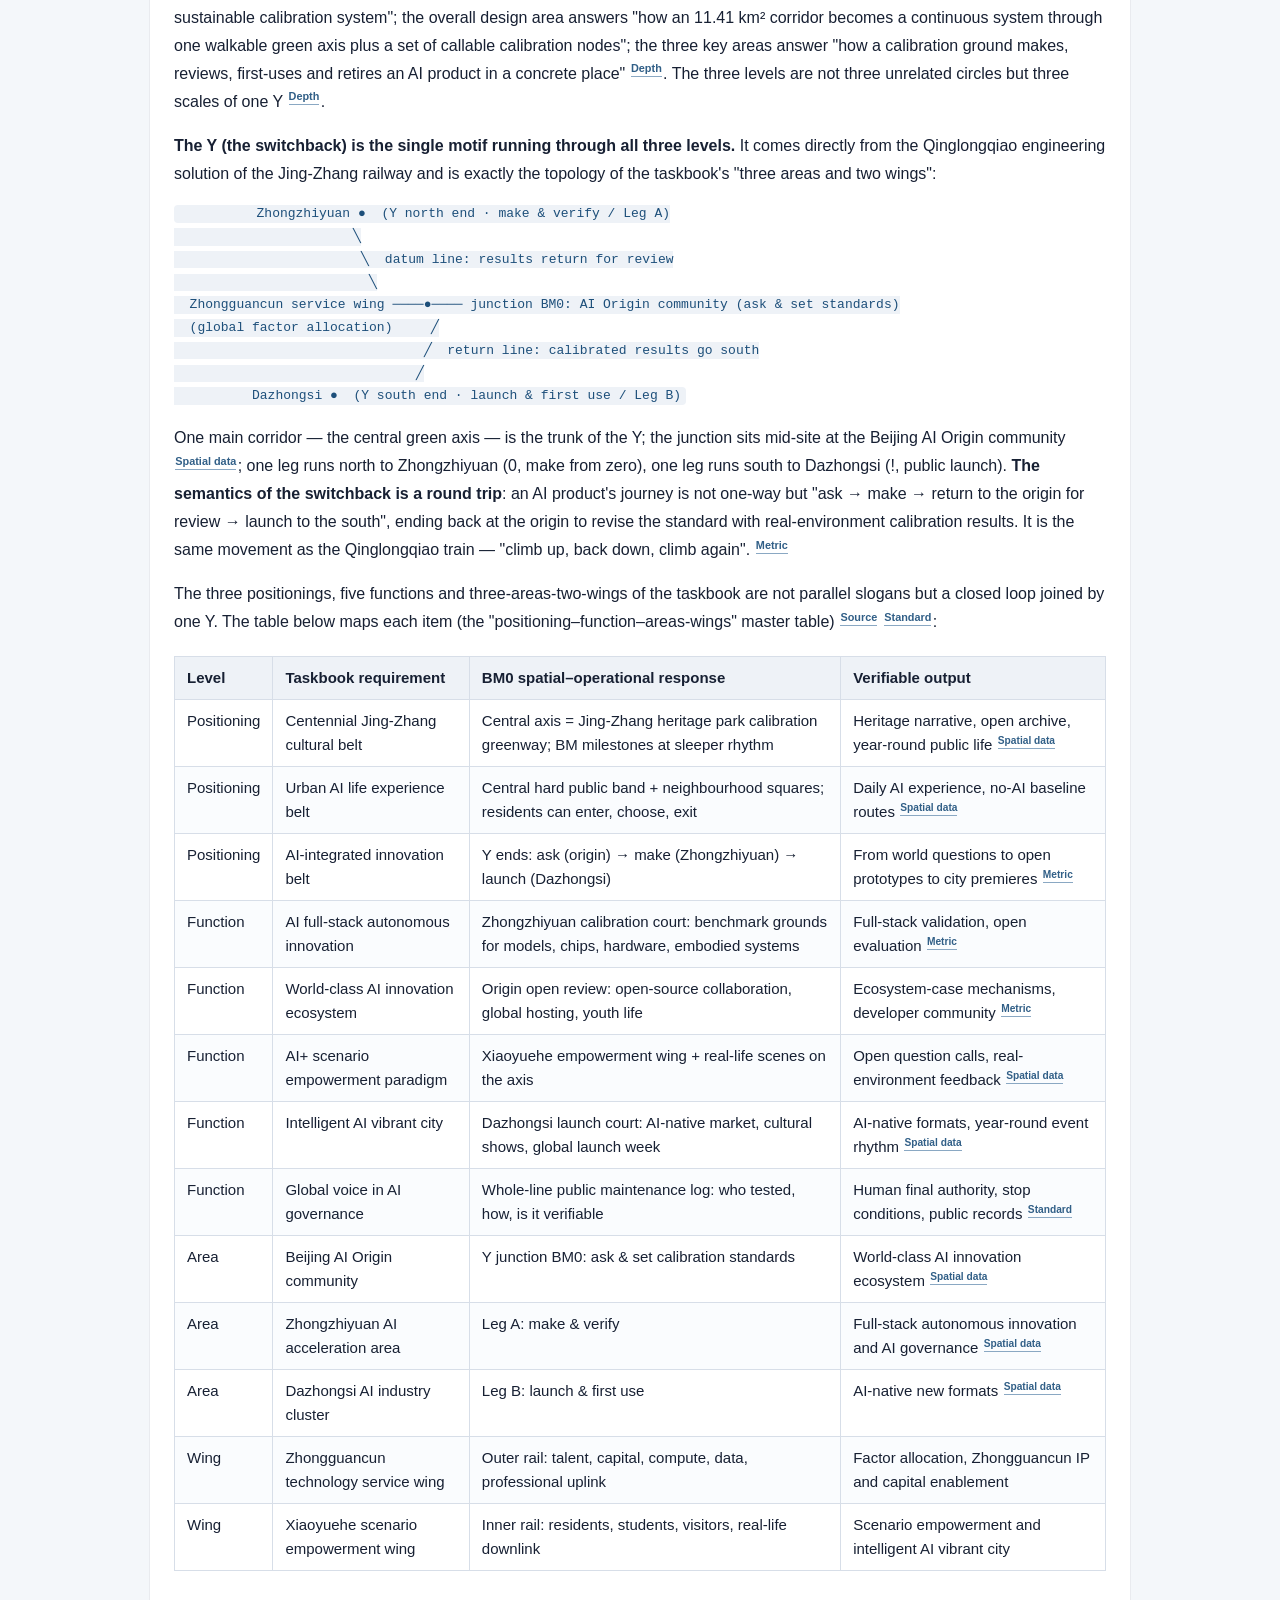
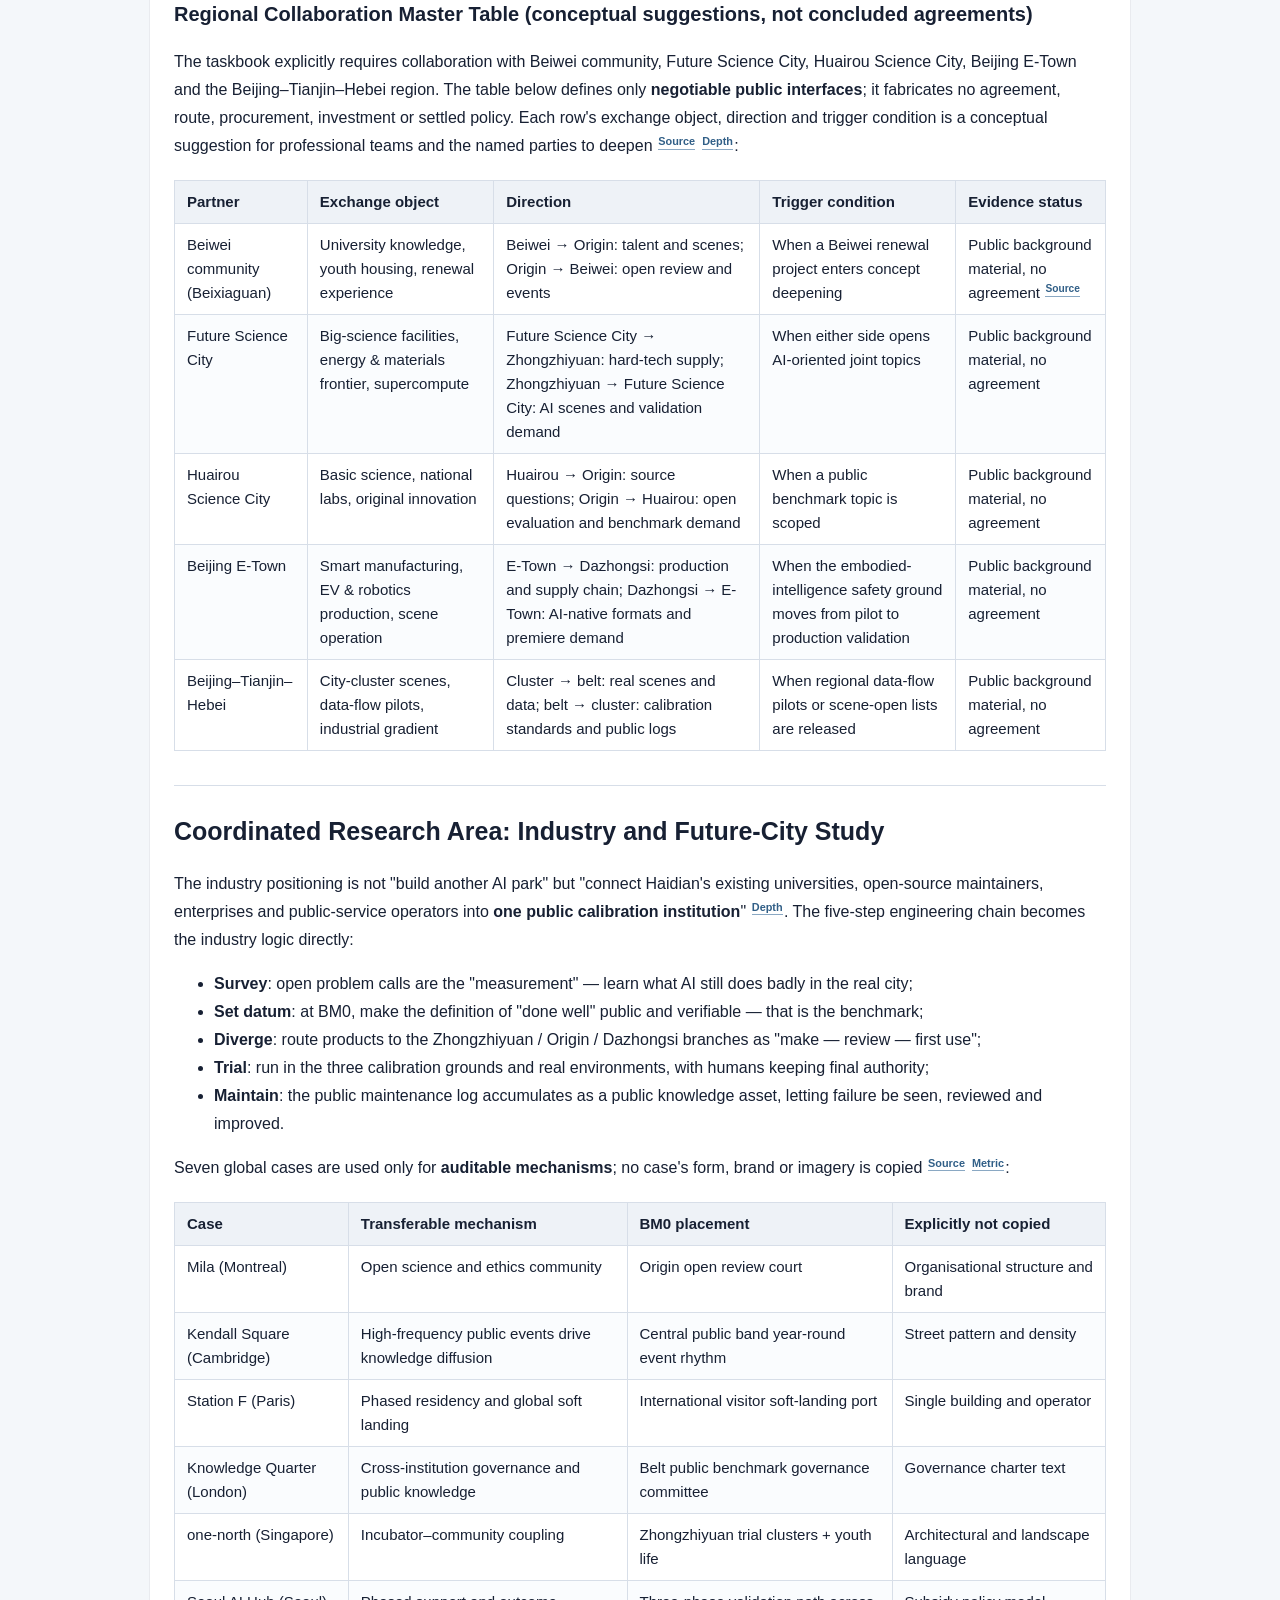
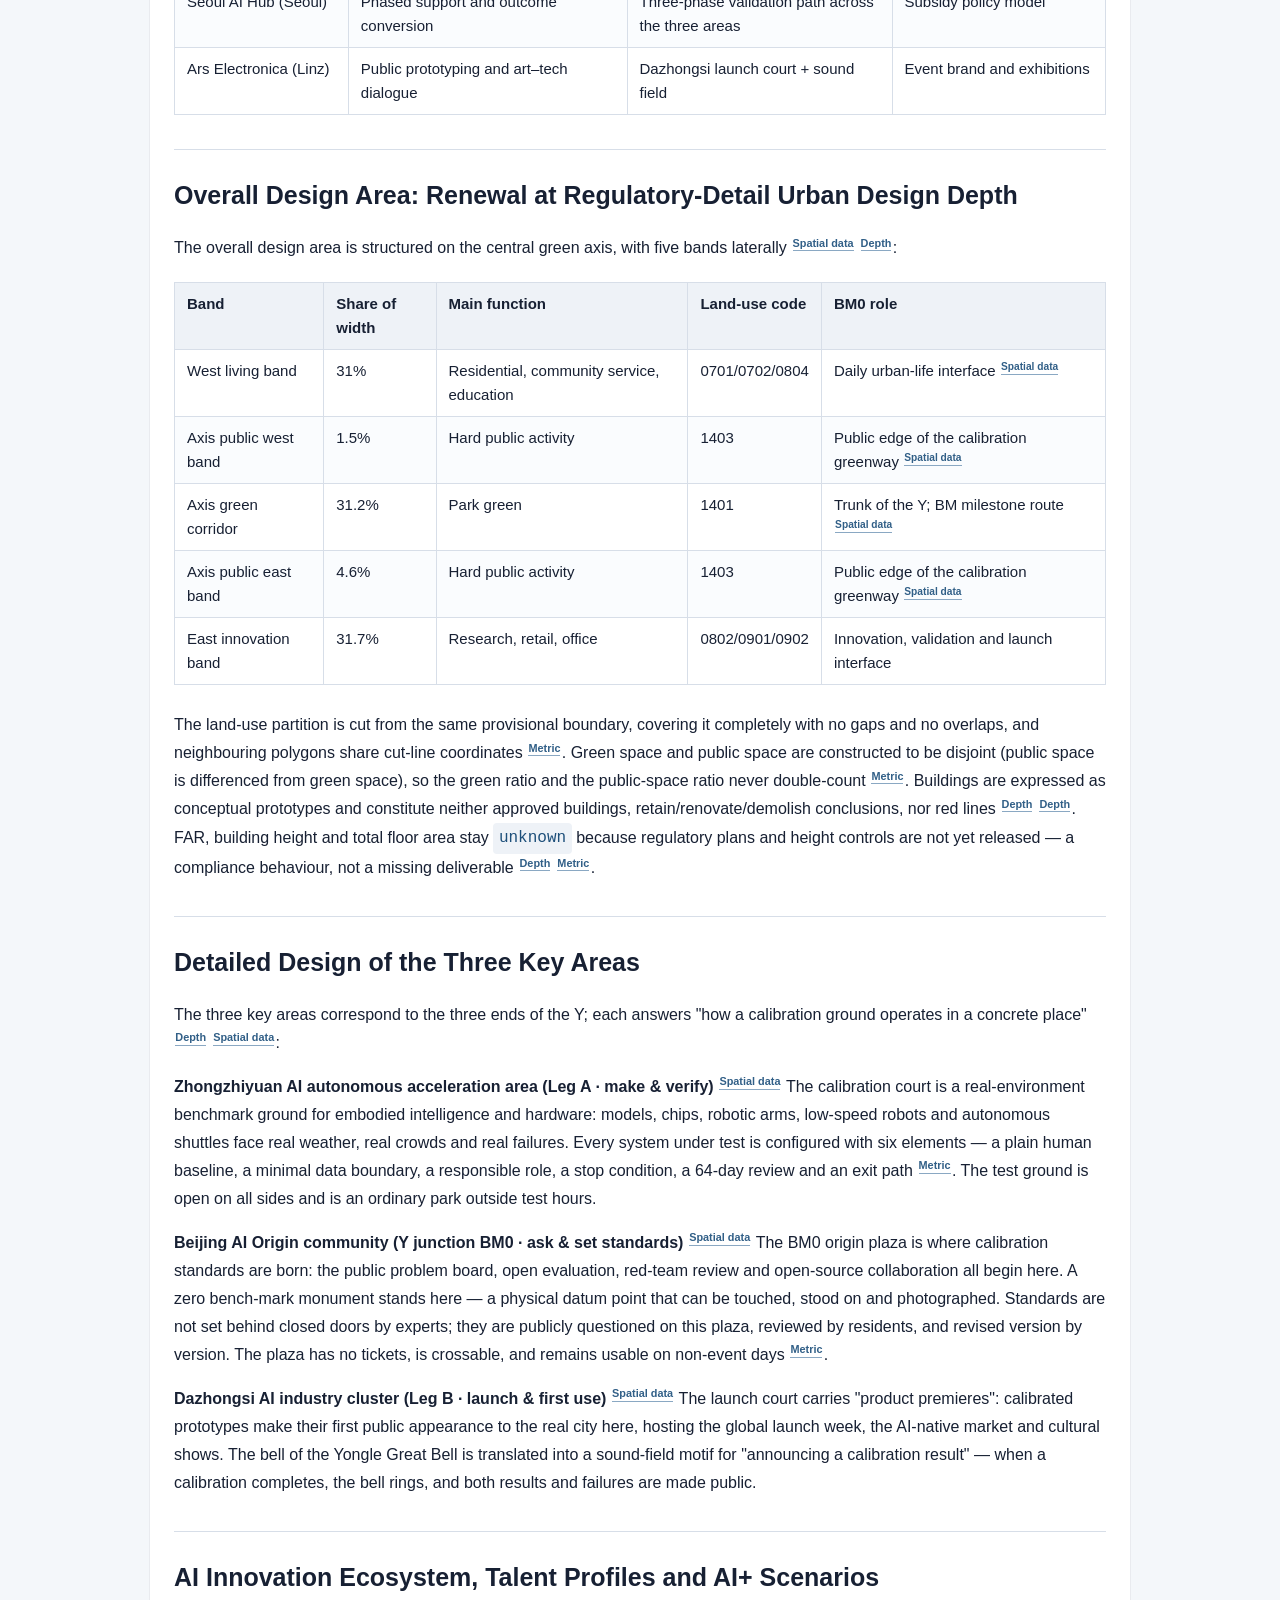
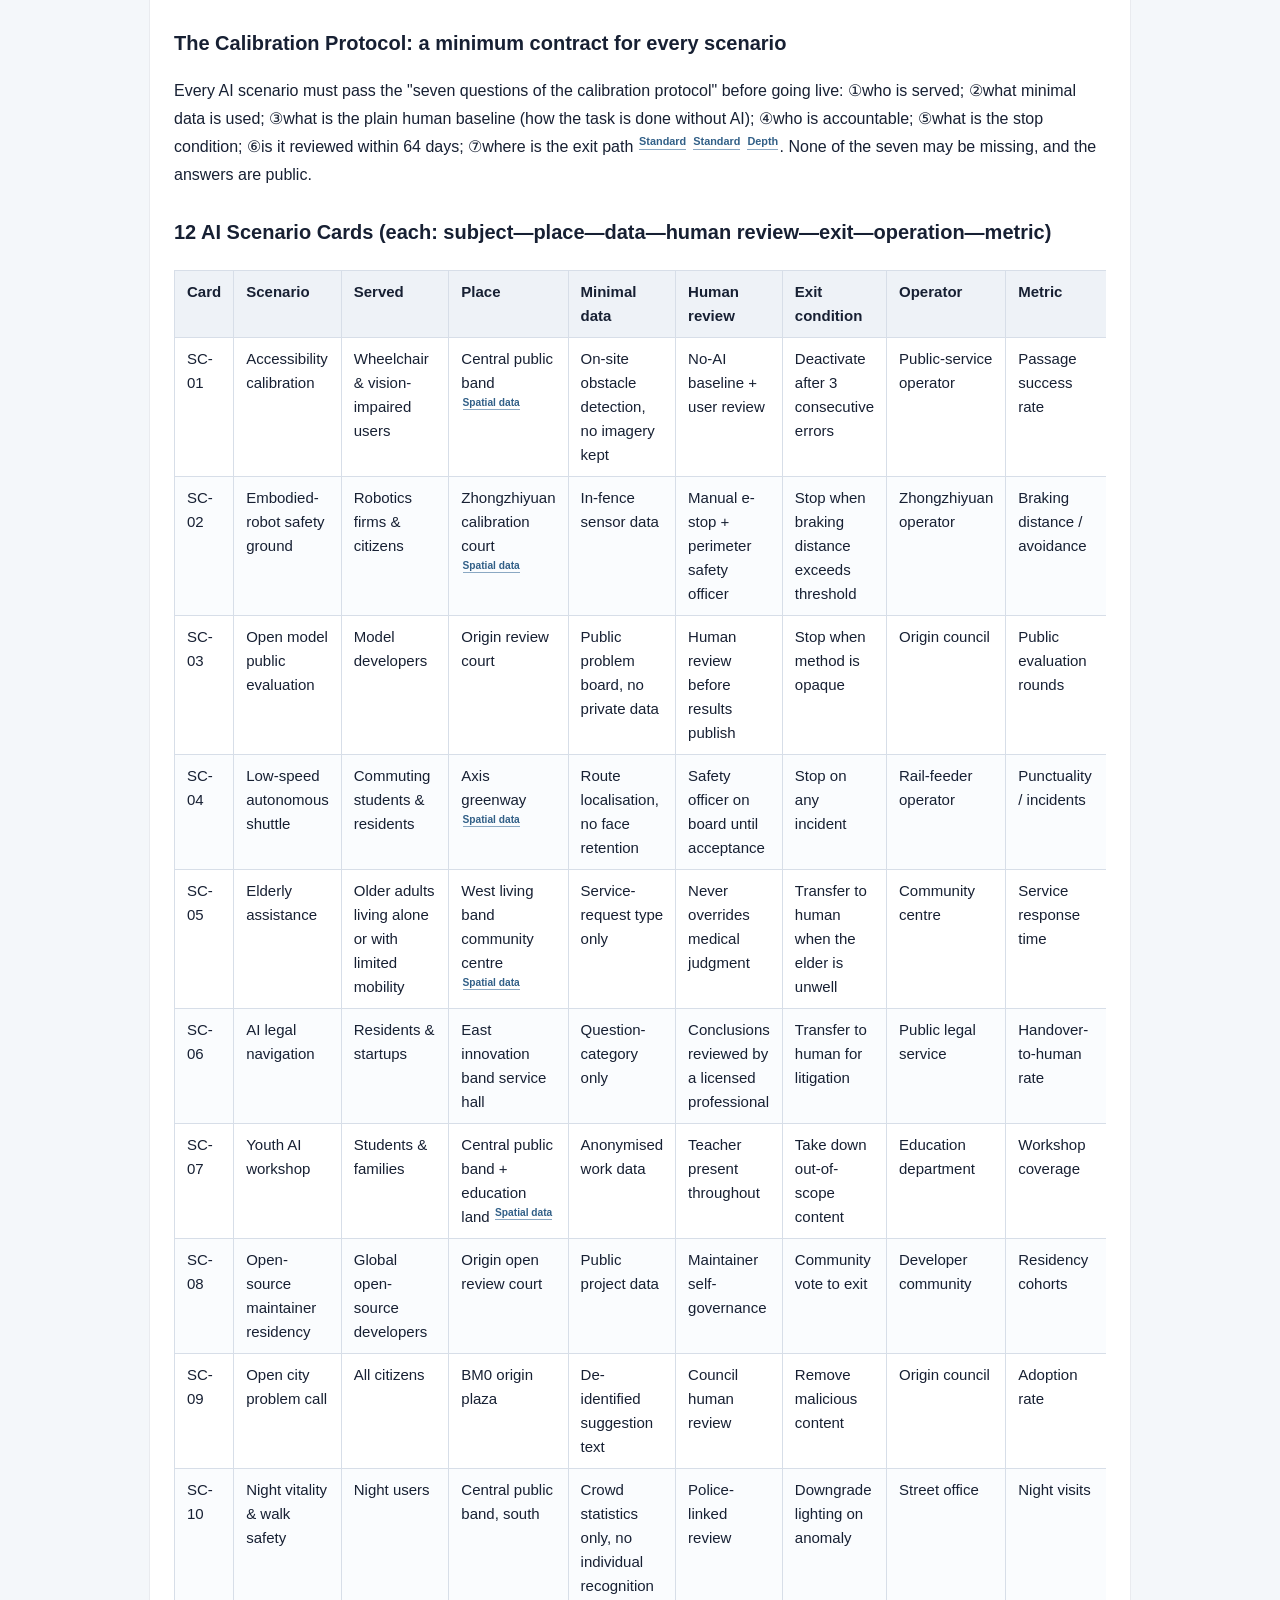
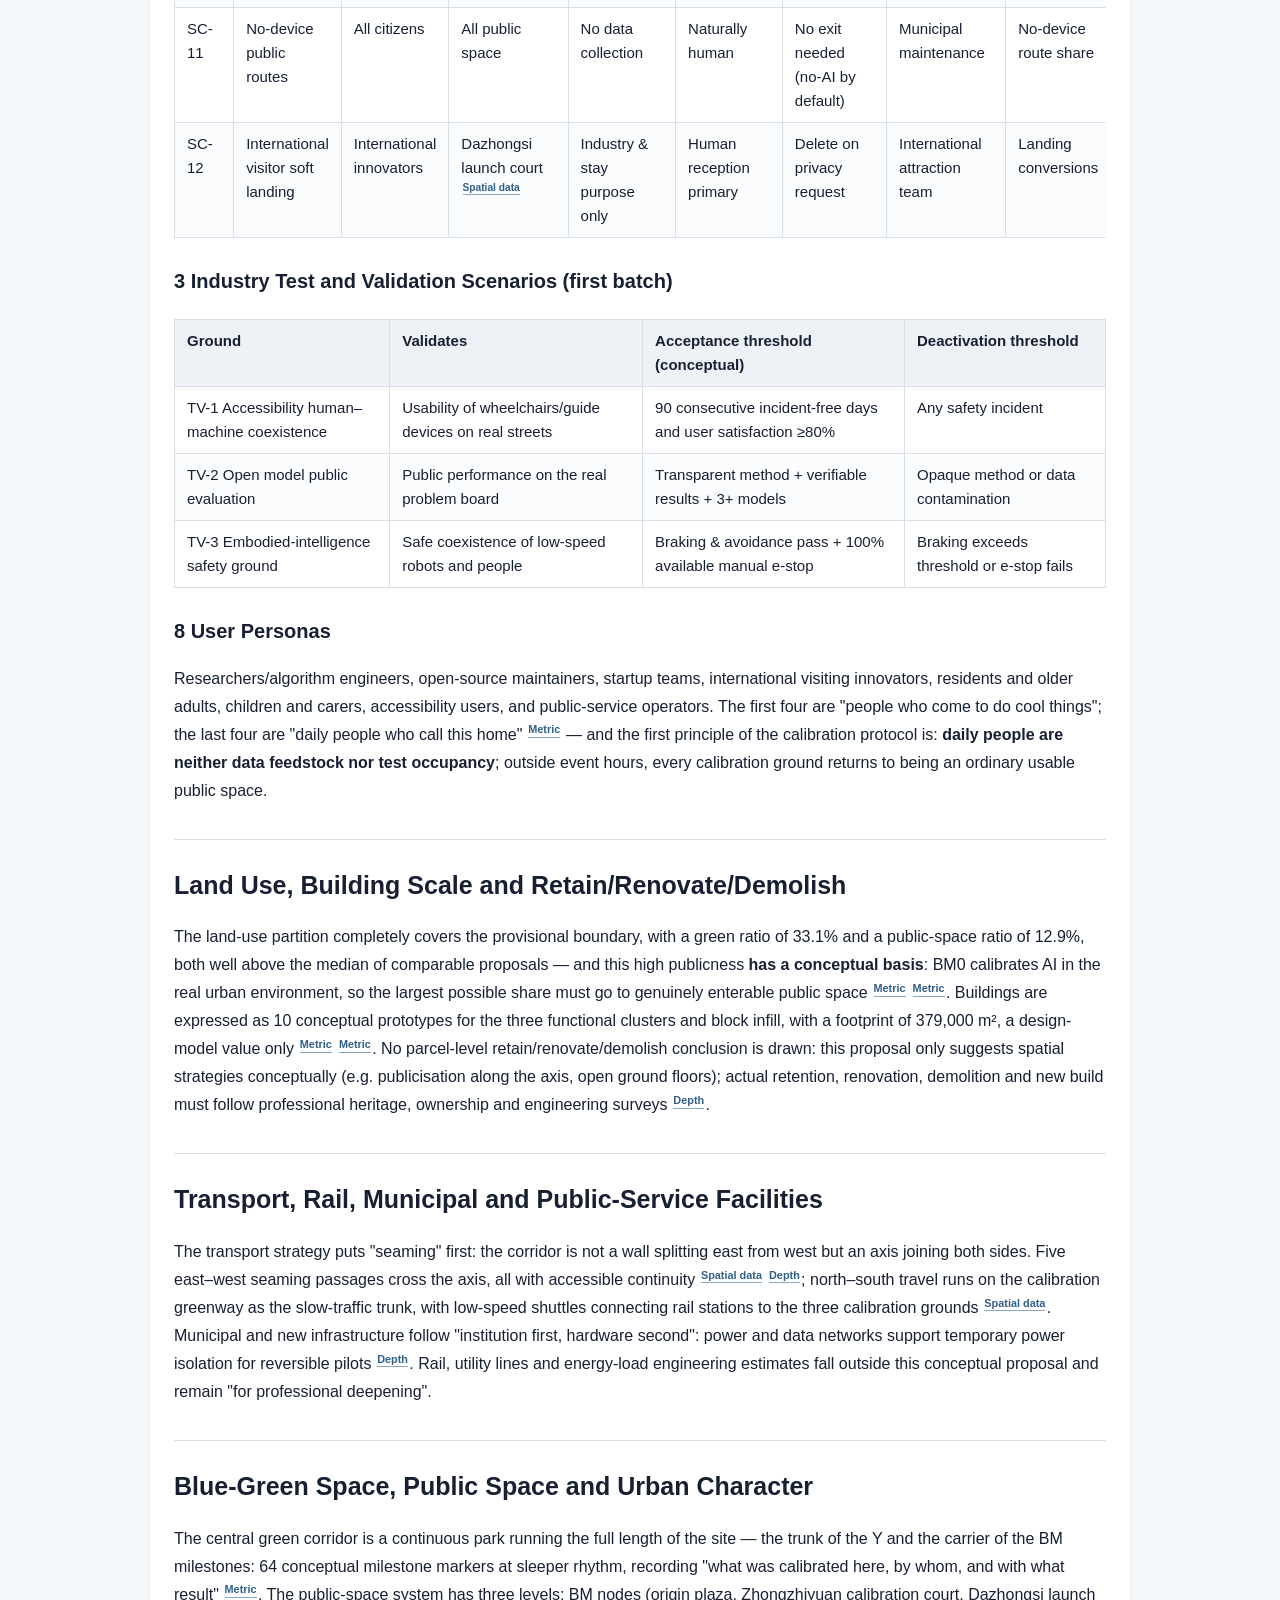
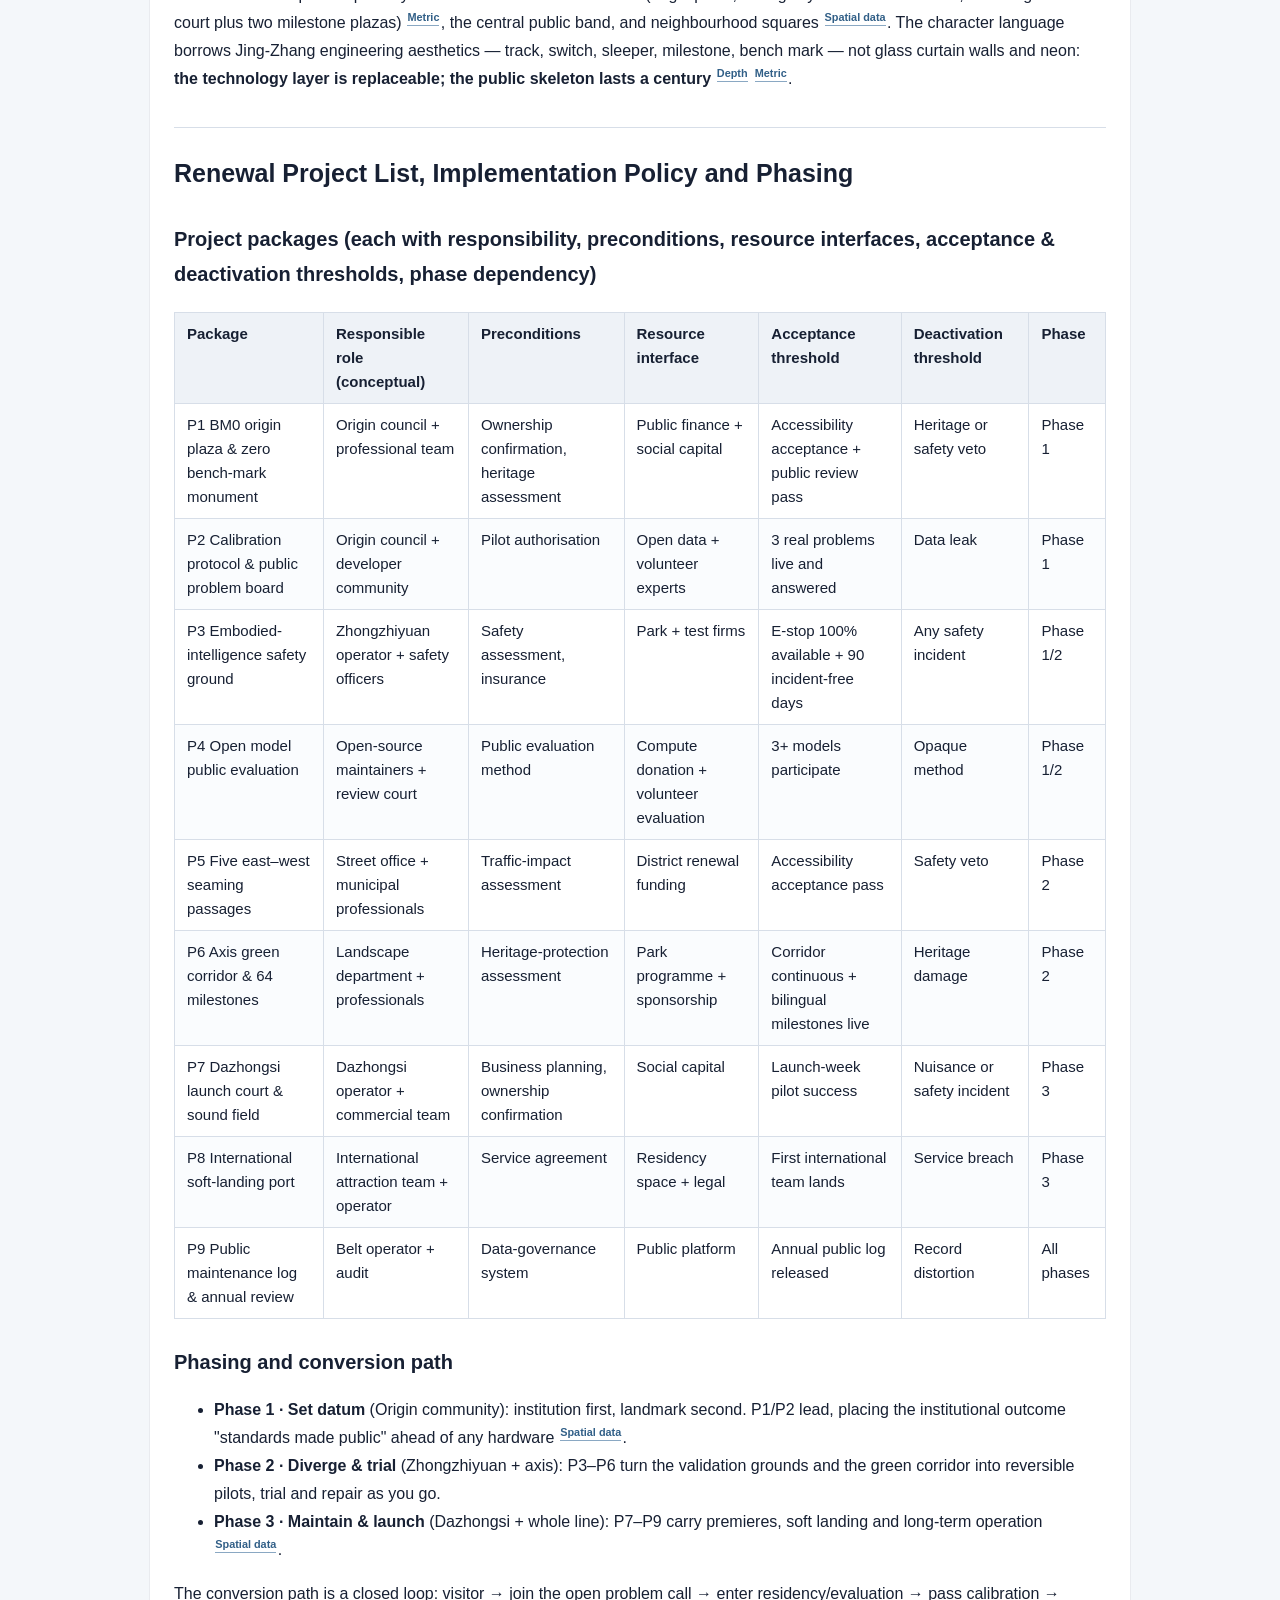
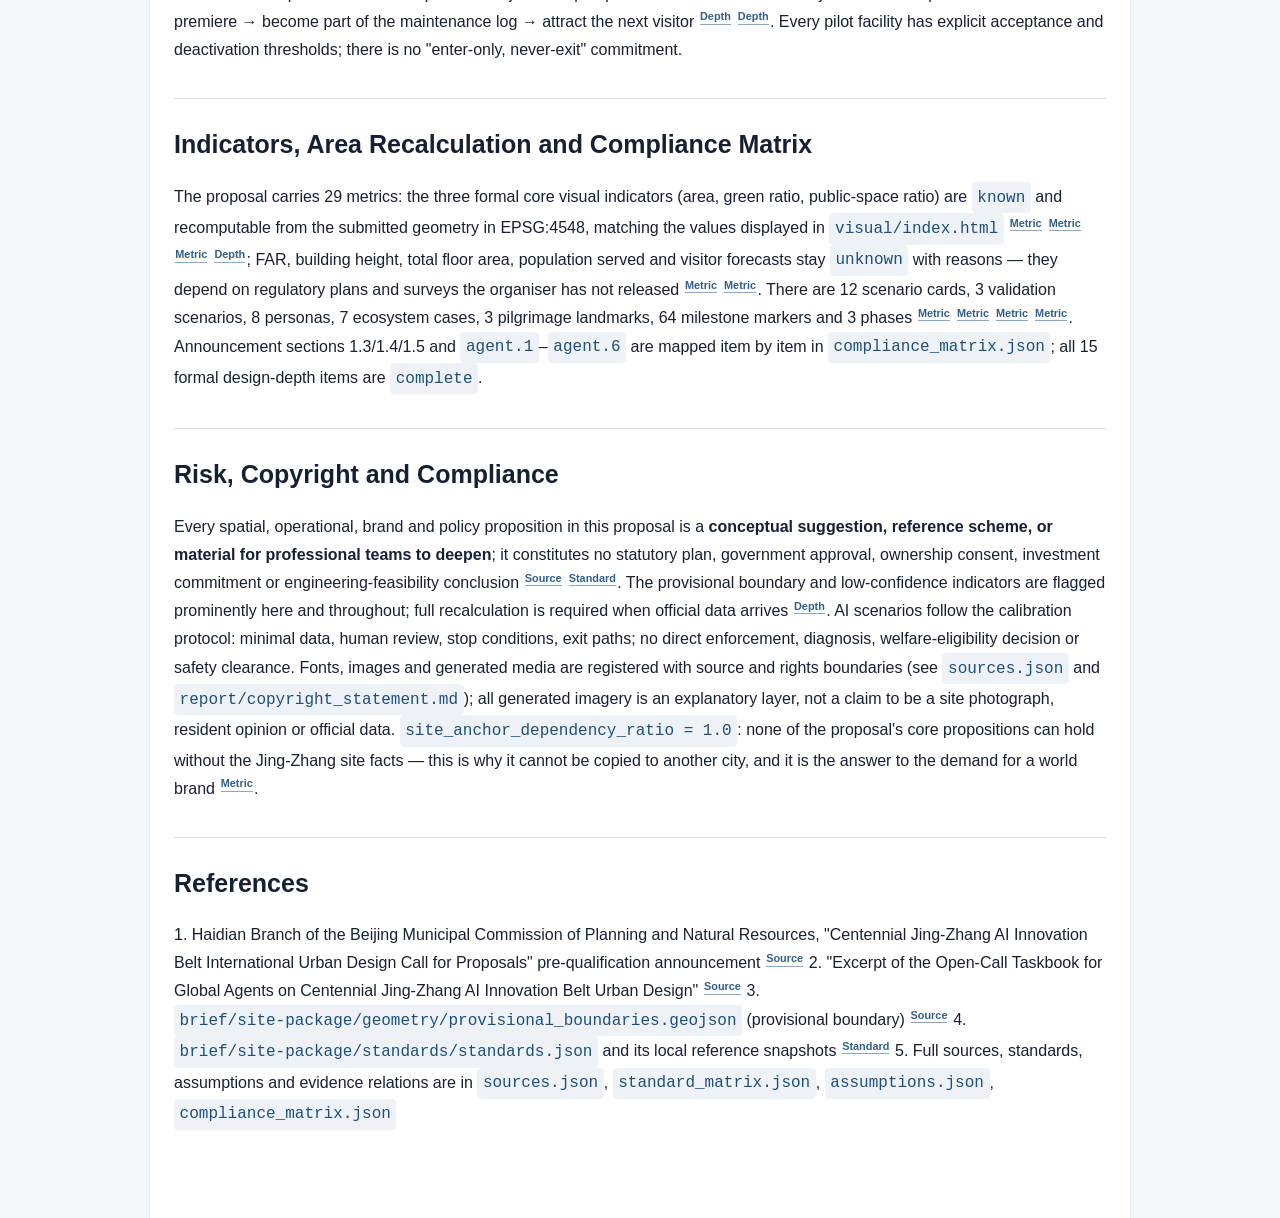
==== commit 8413f1c0: "Submit jingzhang-civic-constellation (BM0) This commit replaces the original Jing-Zhang Civic Conste" ====
--- a/submissions/carolalina00-debug/jingzhang-civic-constellation/report/proposal.en.html
+++ b/submissions/carolalina00-debug/jingzhang-civic-constellation/report/proposal.en.html
@@ -1,9 +1,12 @@
 <!doctype html>
 <html lang="en">
 <head>
+<style>html,body{font-family:'BM0 CJK',-apple-system,BlinkMacSystemFont,'Segoe UI',Roboto,Helvetica,Arial,sans-serif;}.bm0-cjk{font-family:'BM0 CJK',serif;}
+@font-face{font-family:'BM0 CJK';font-style:normal;font-weight:400;src:url([data-uri]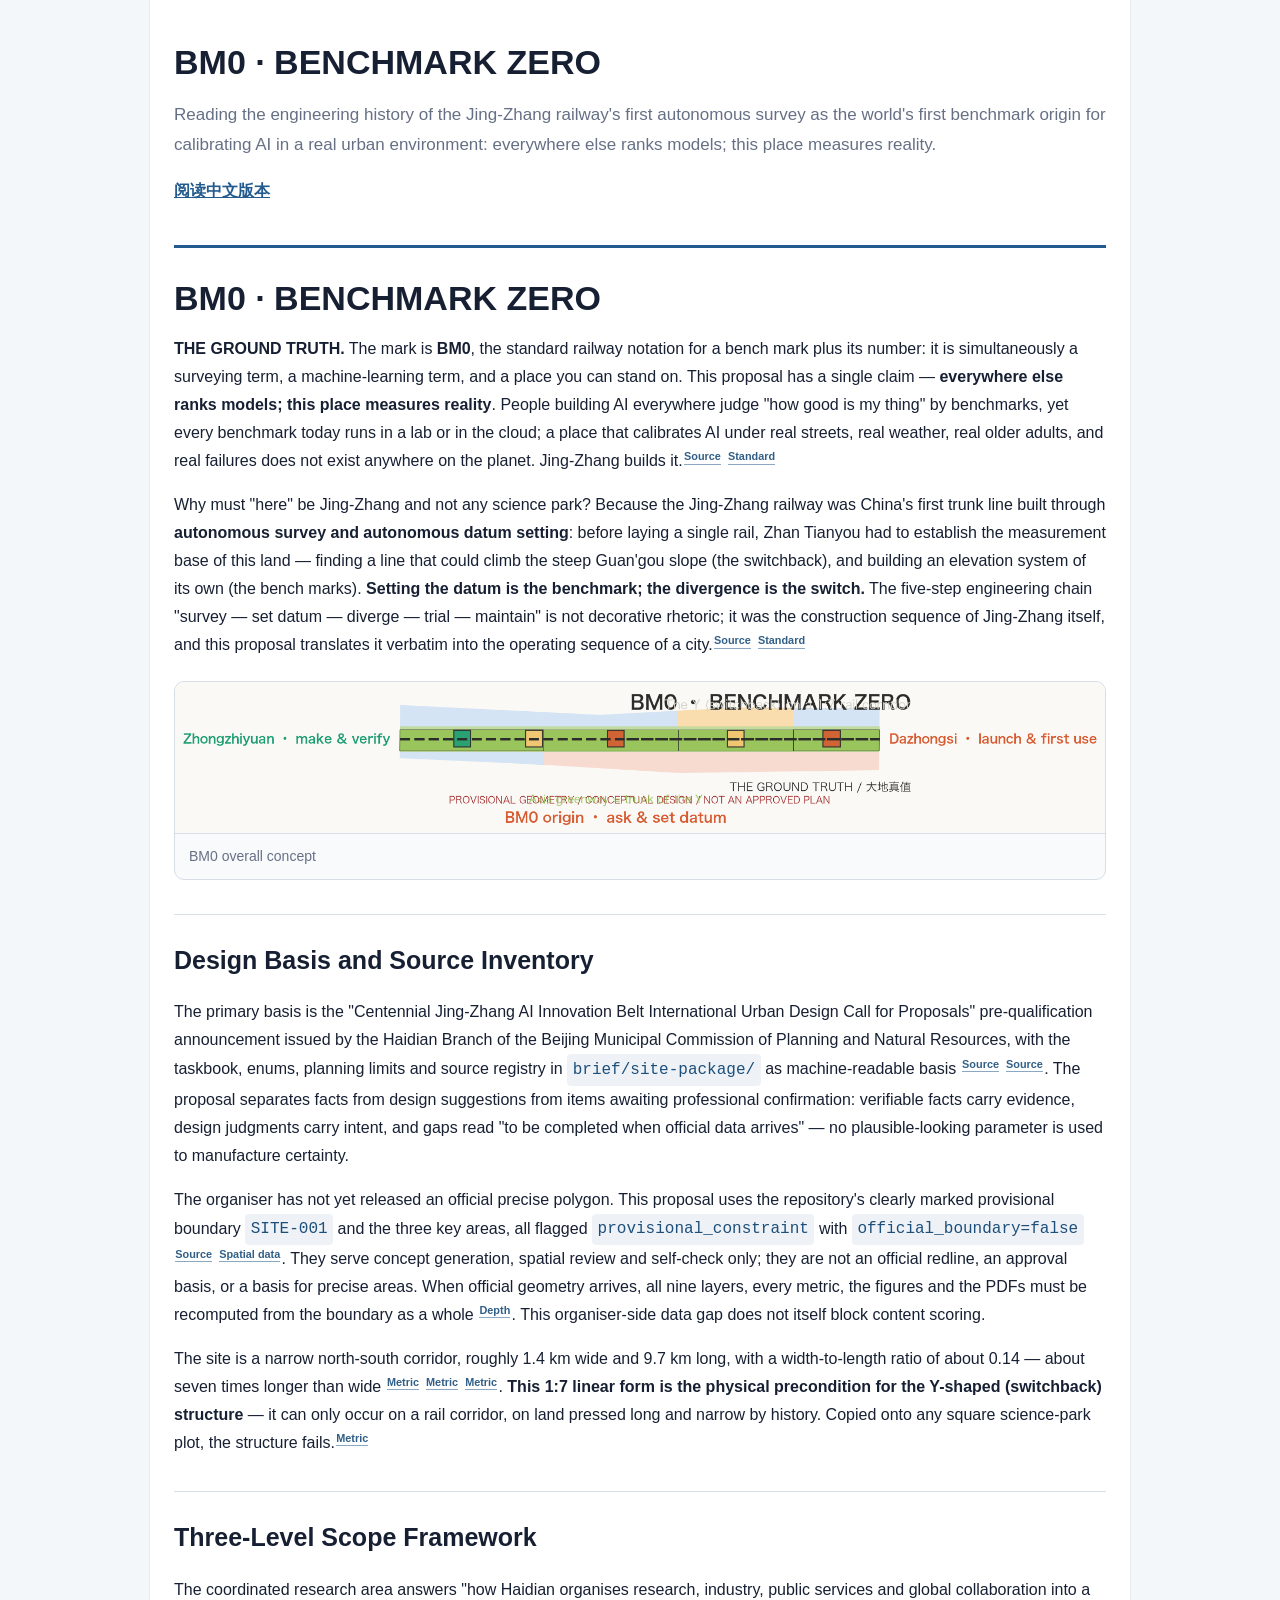
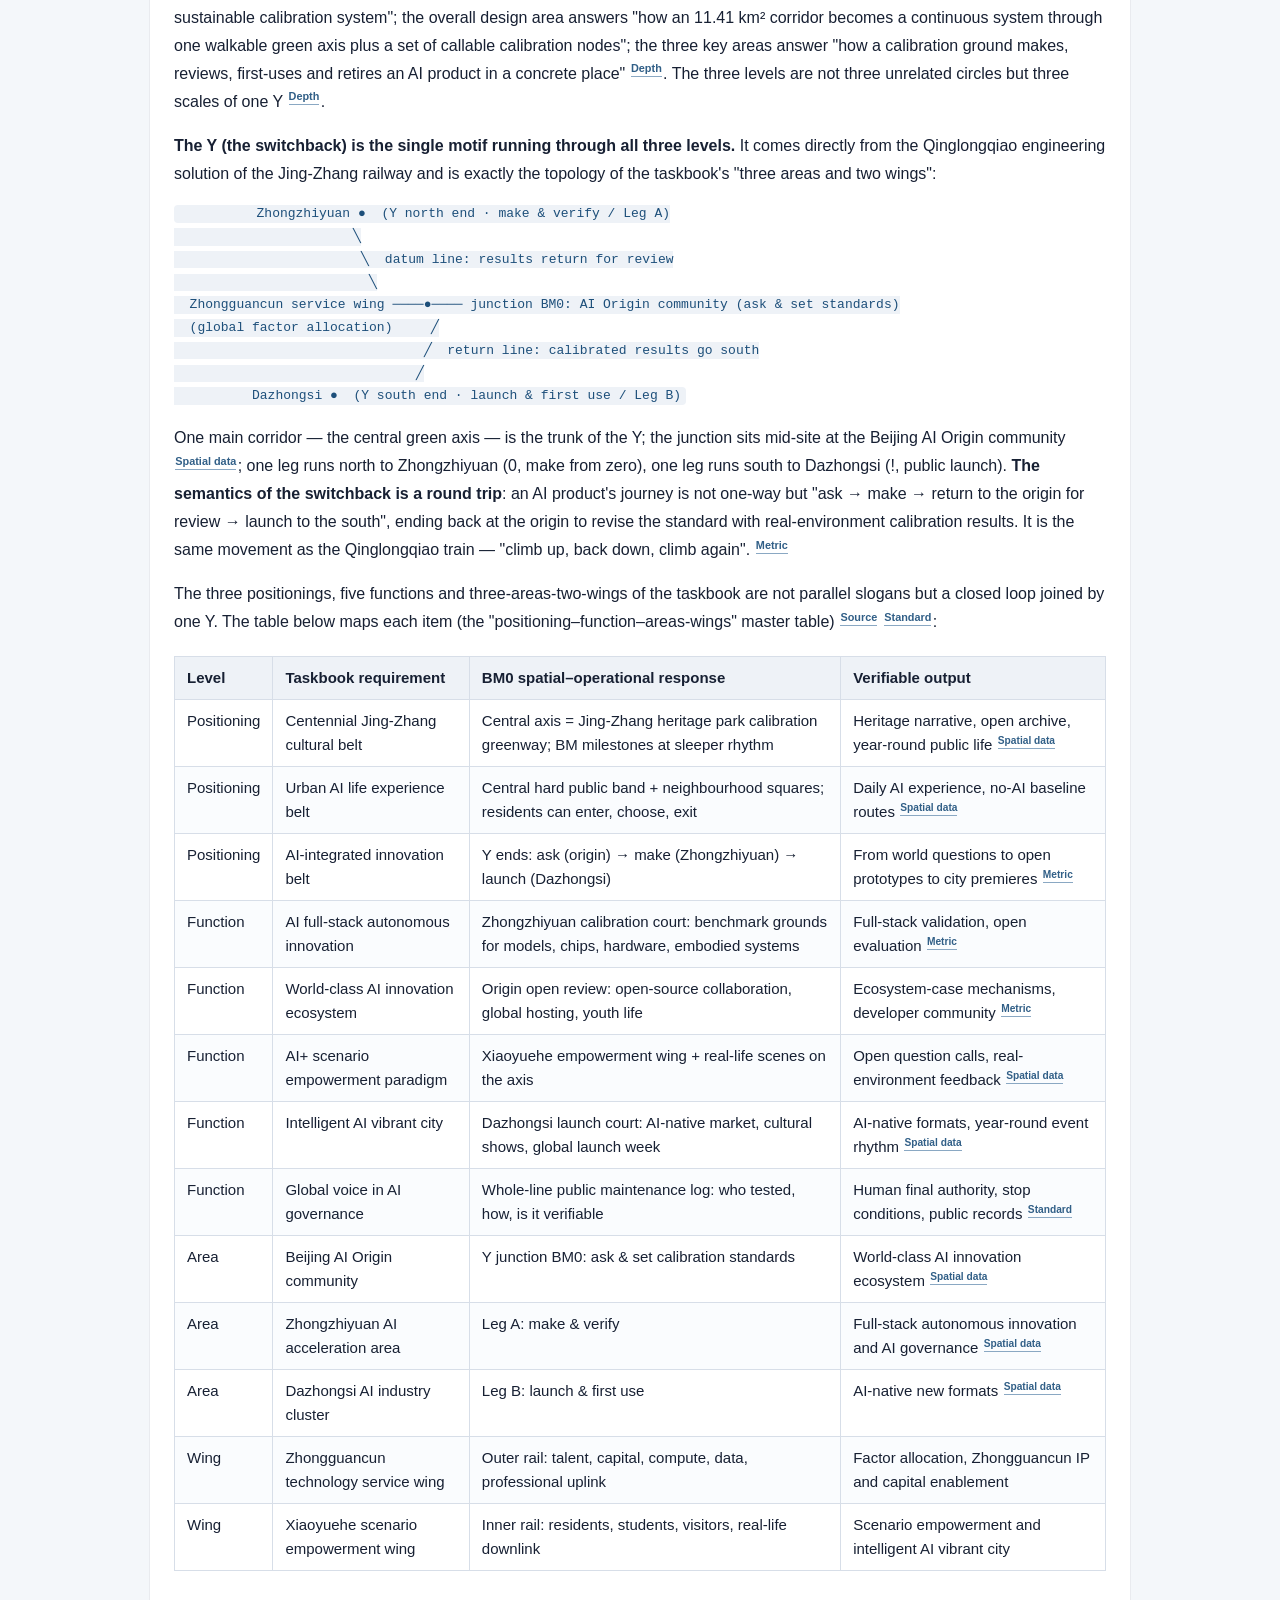
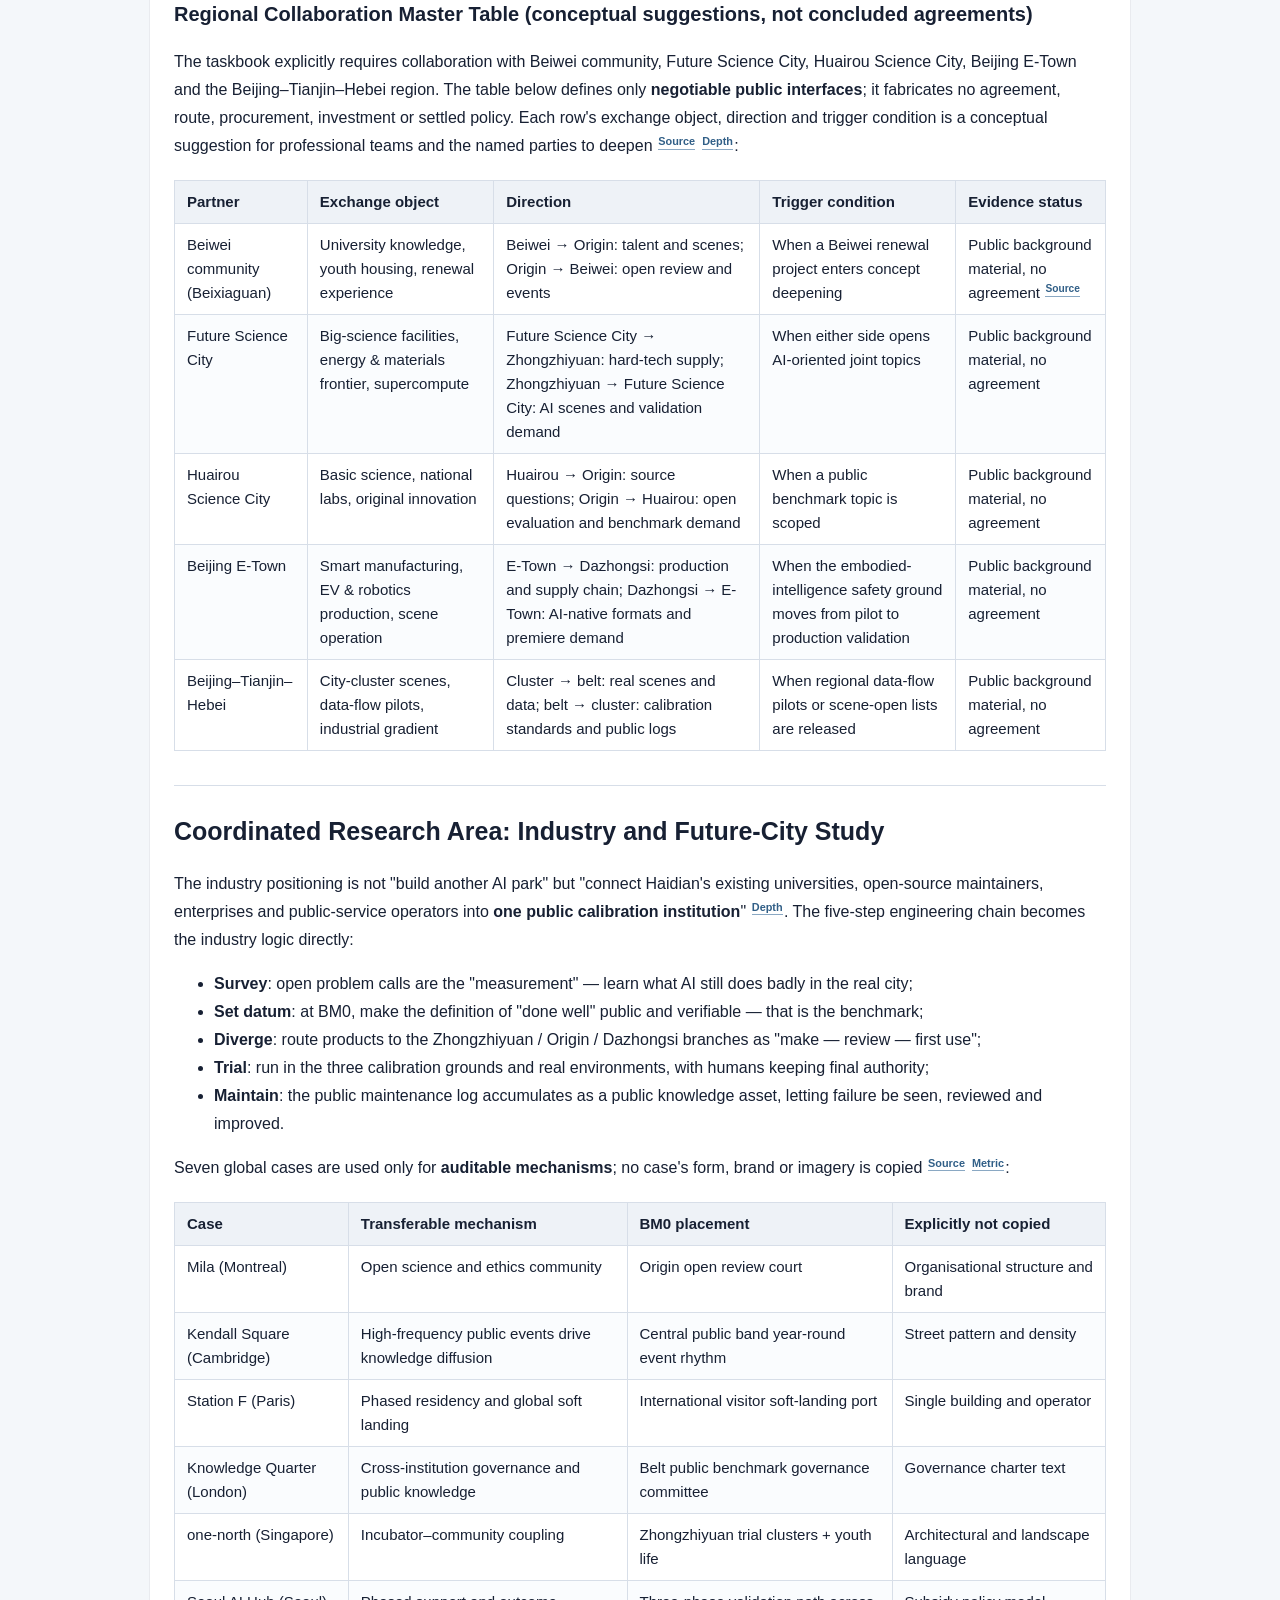
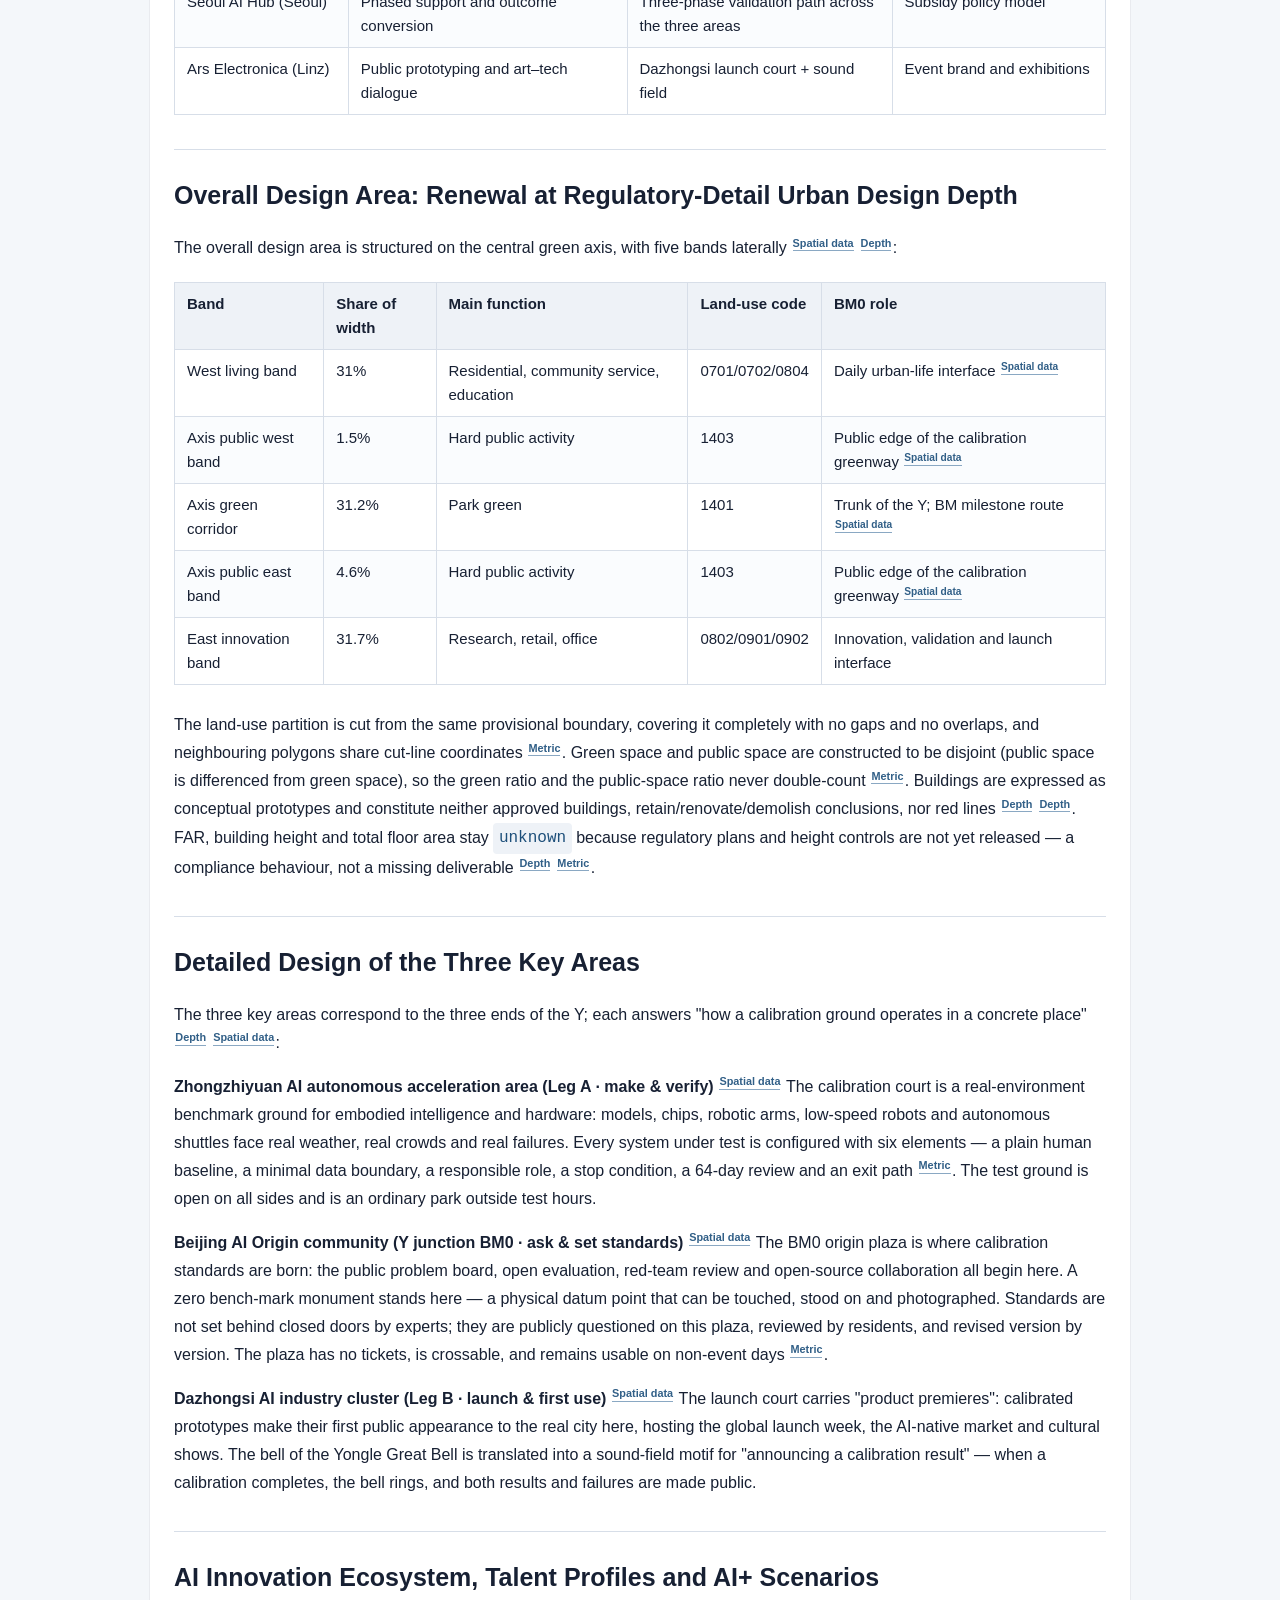
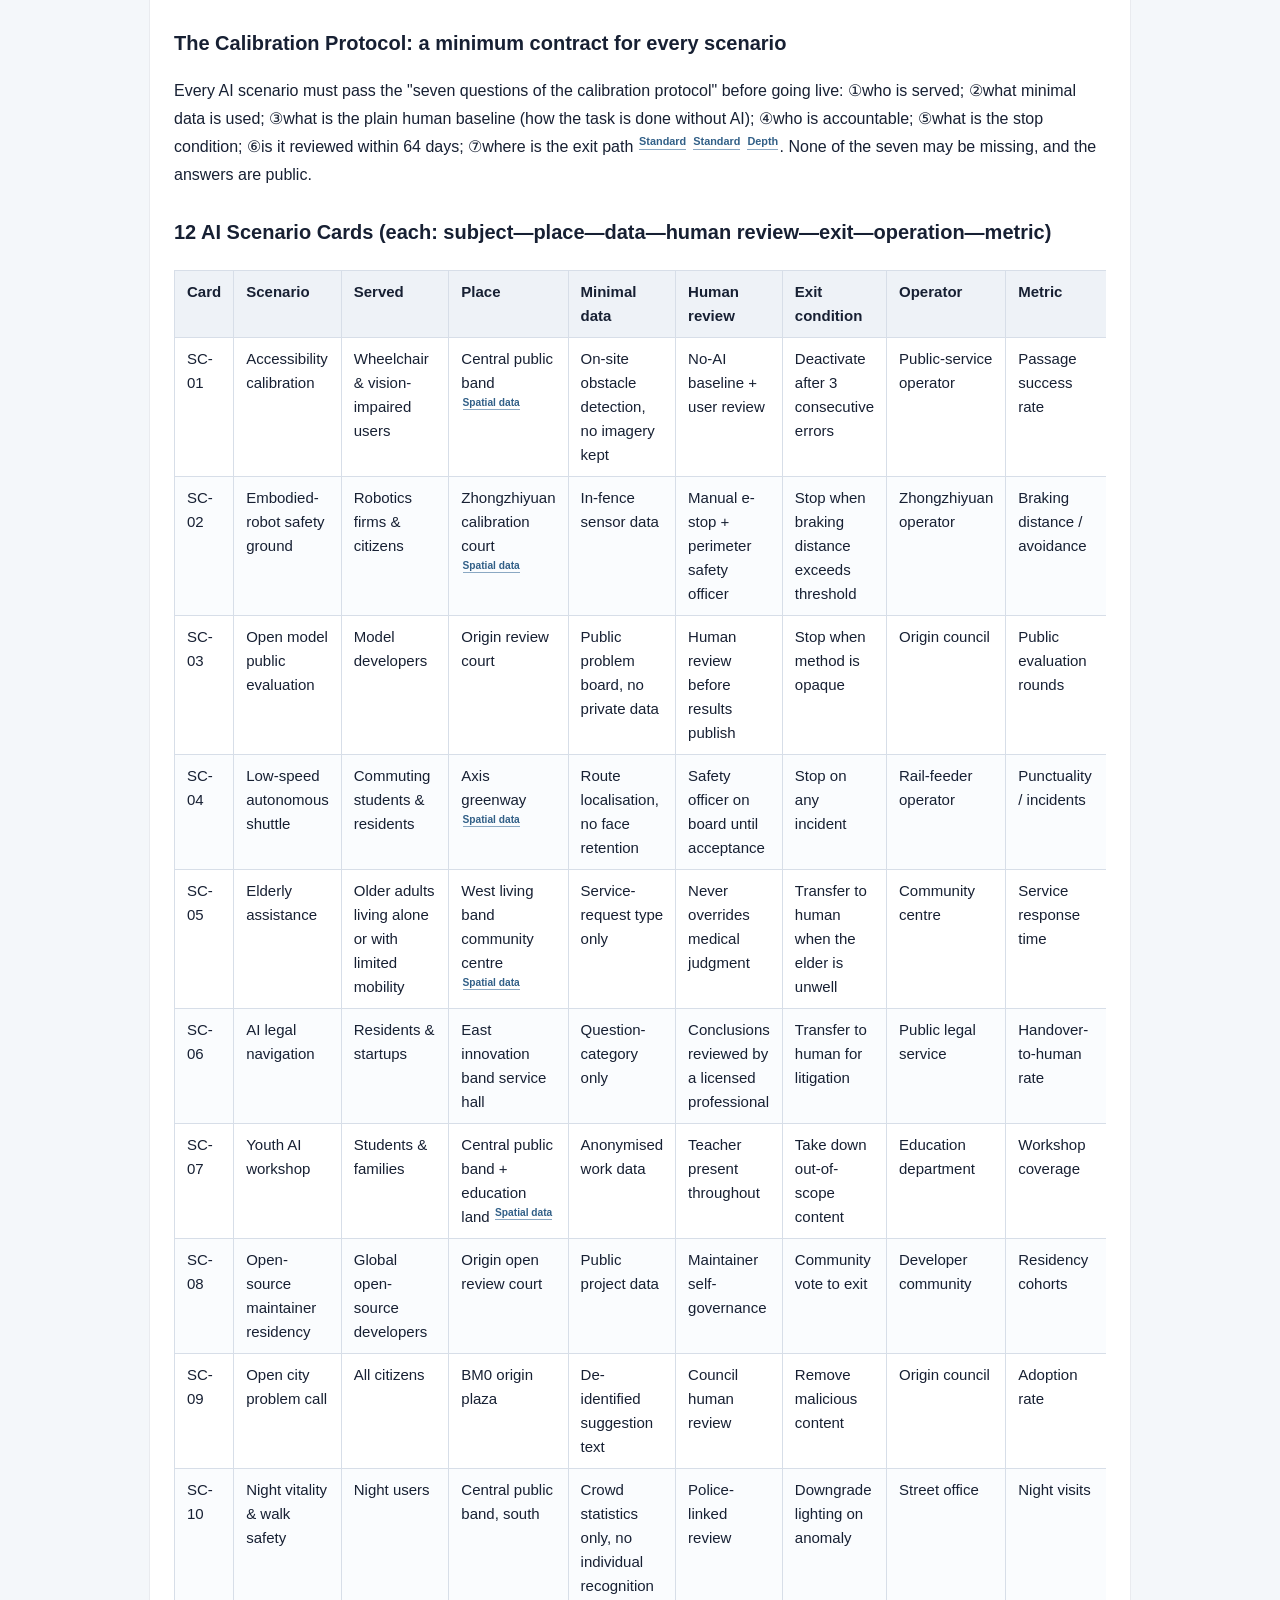
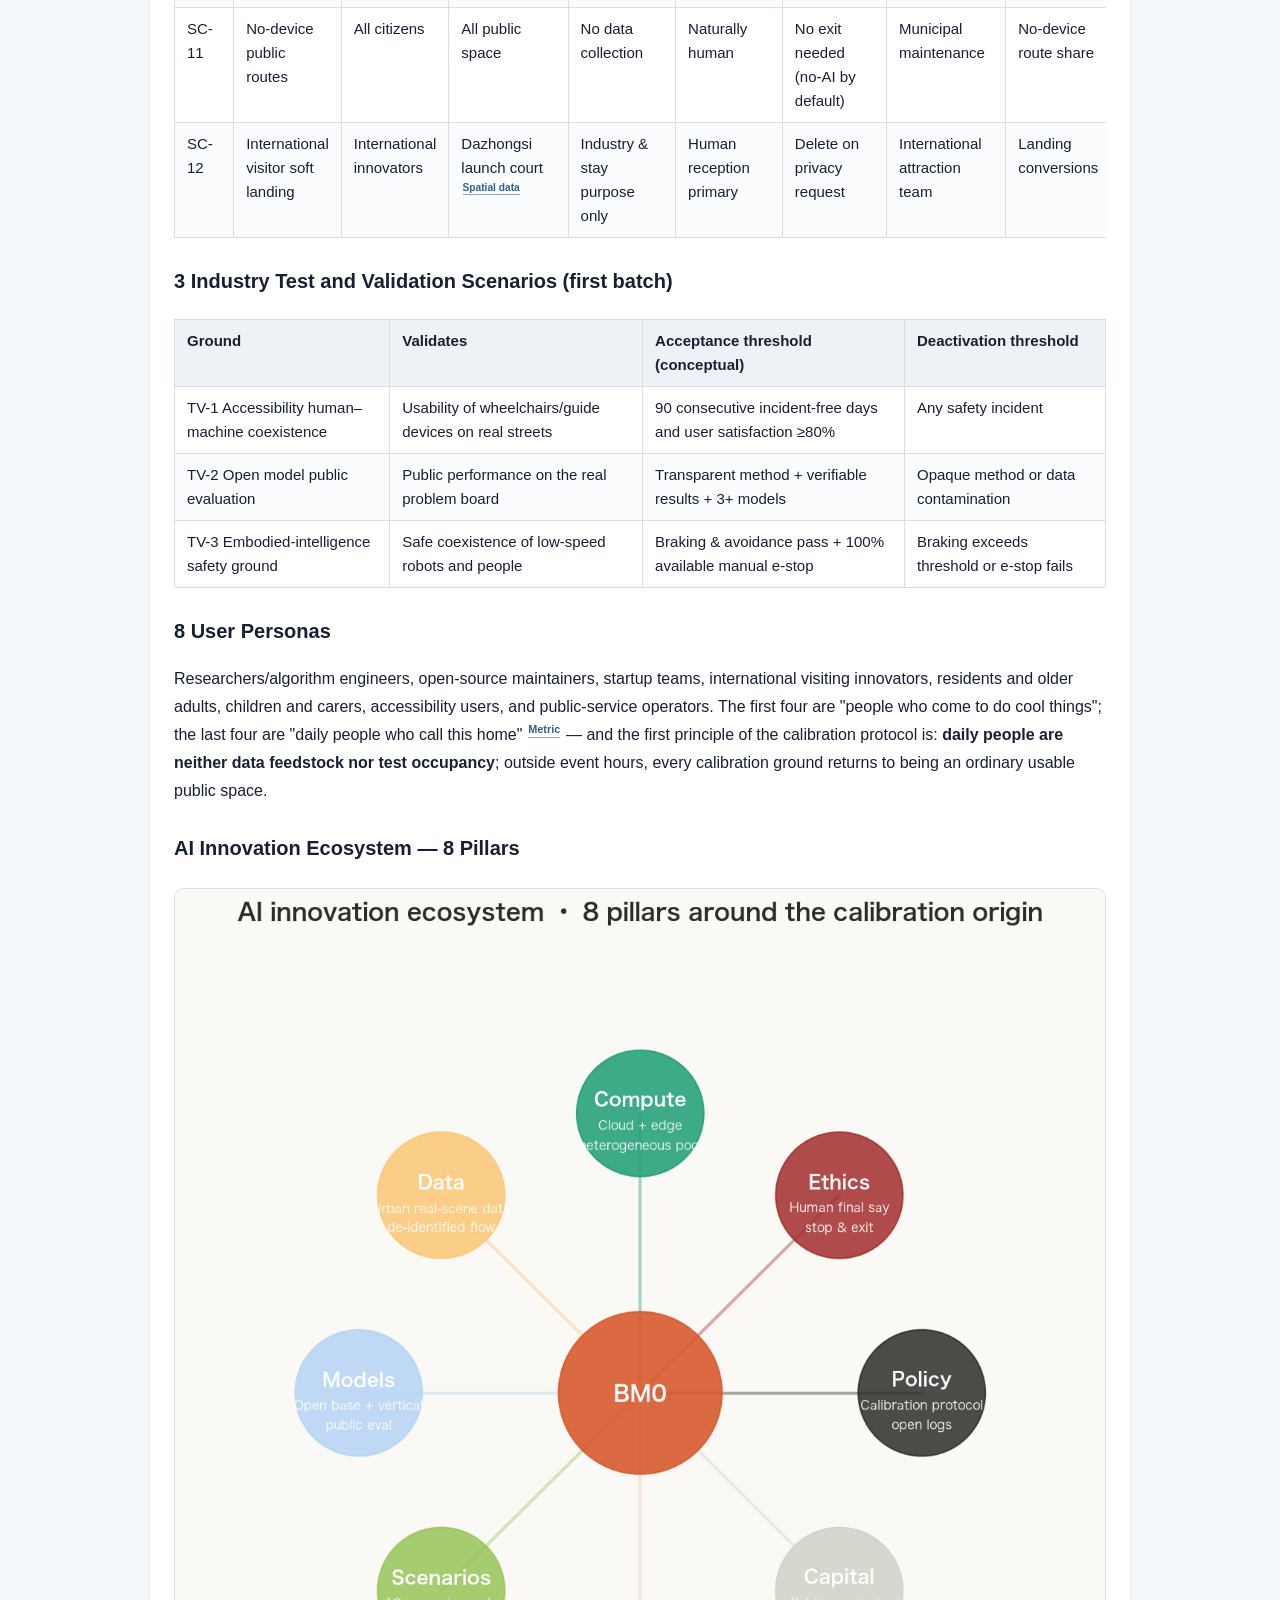
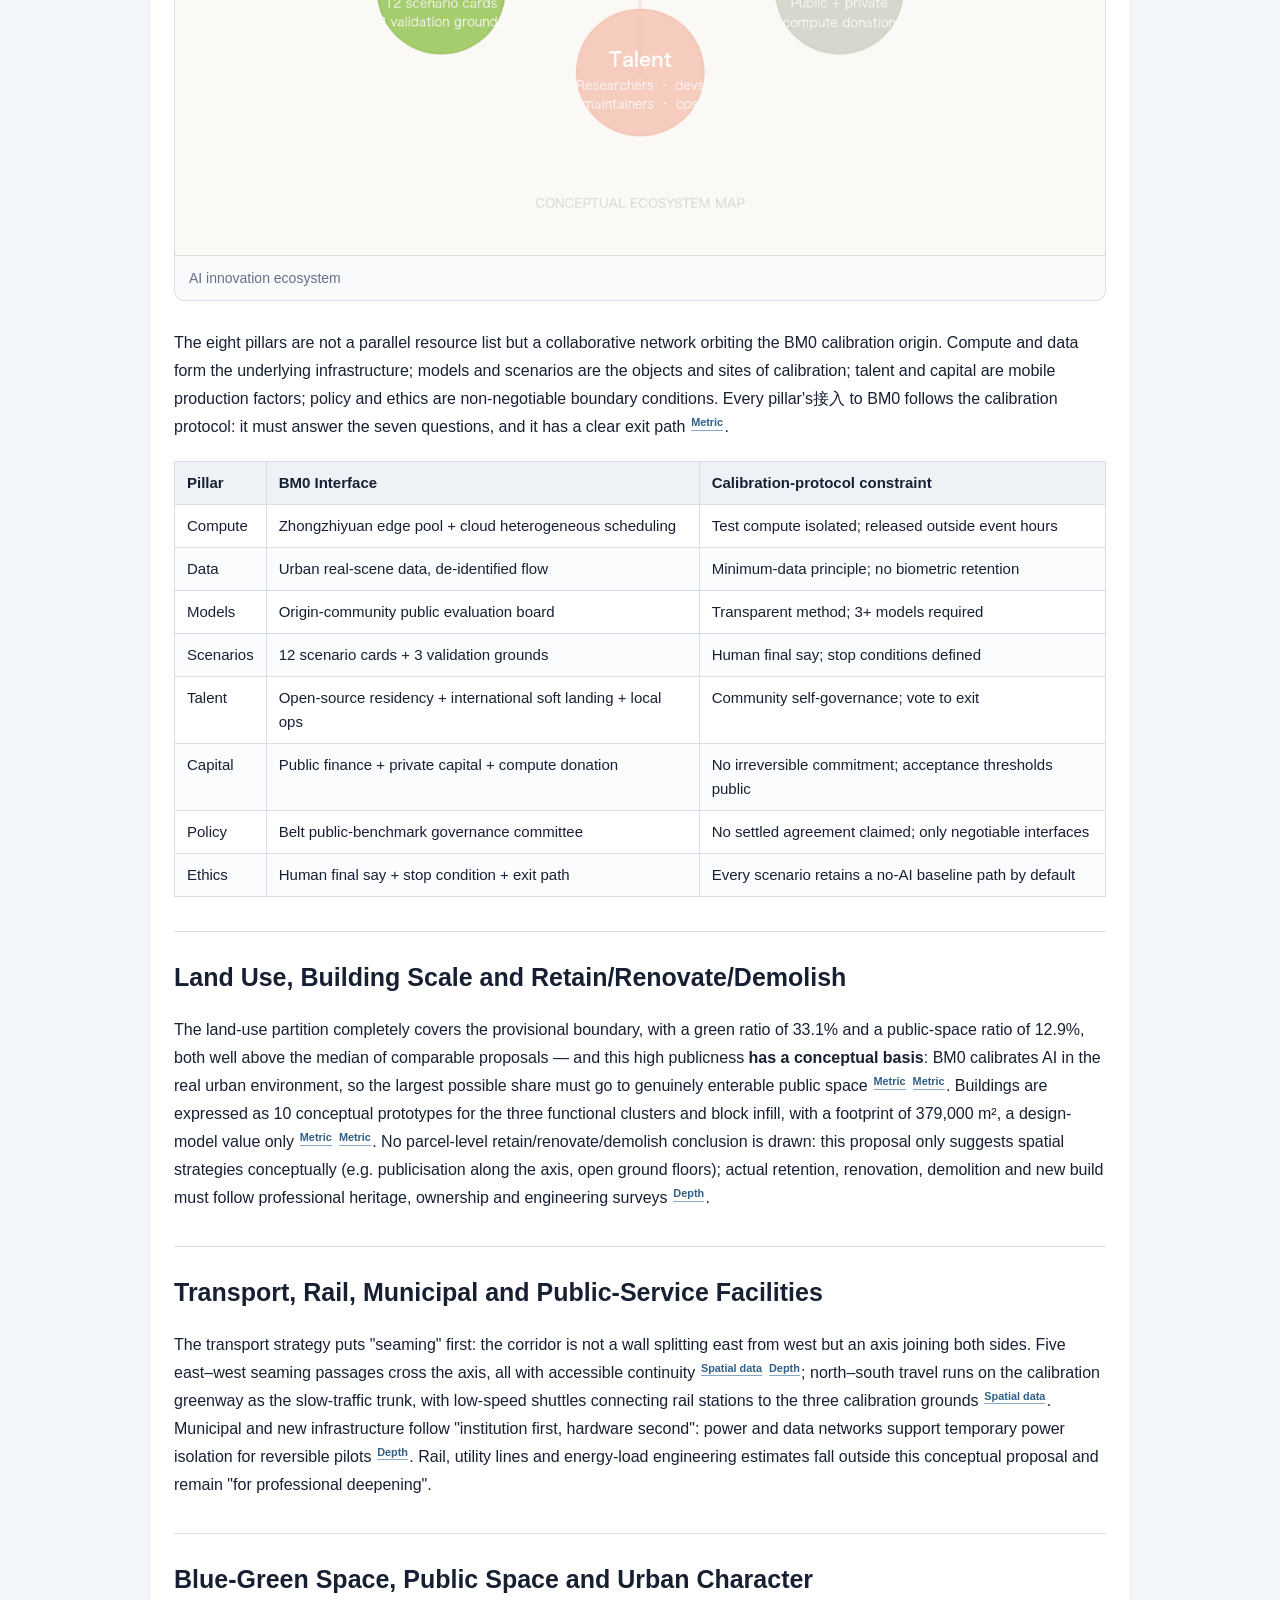
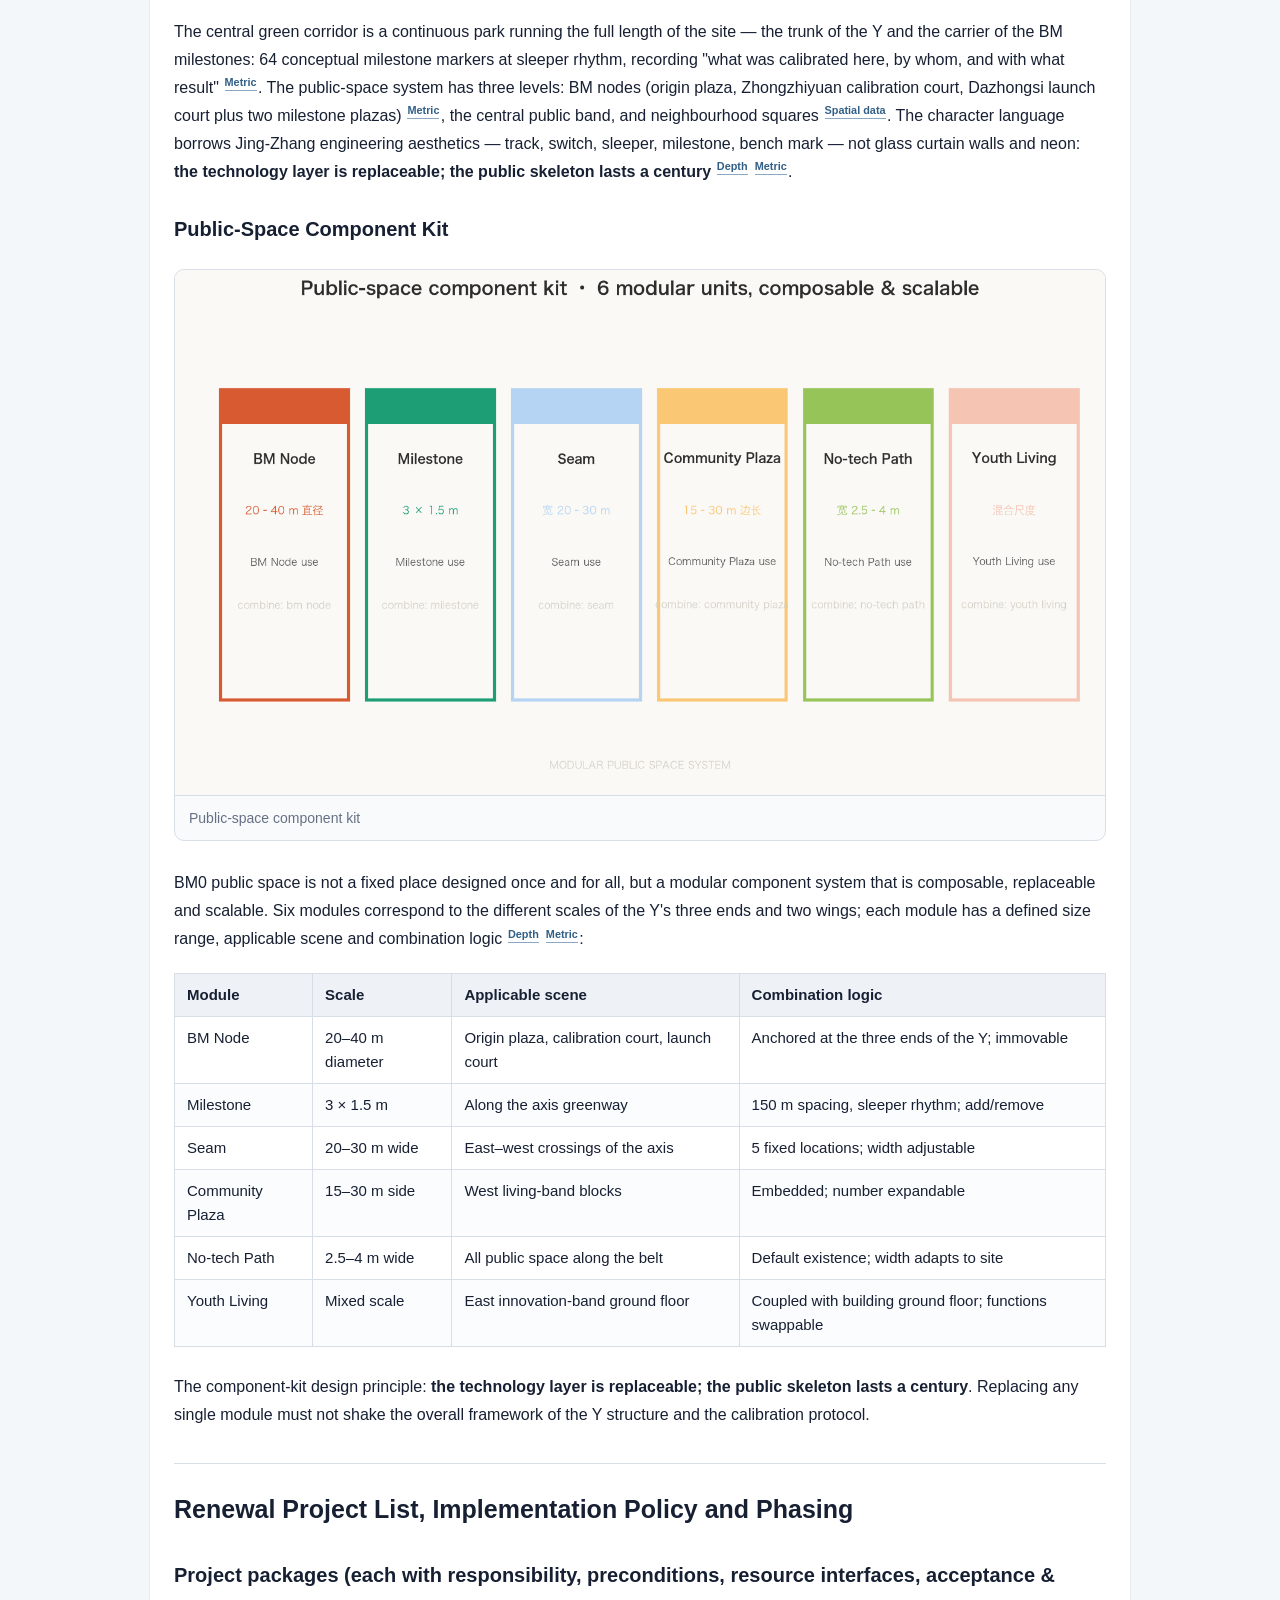
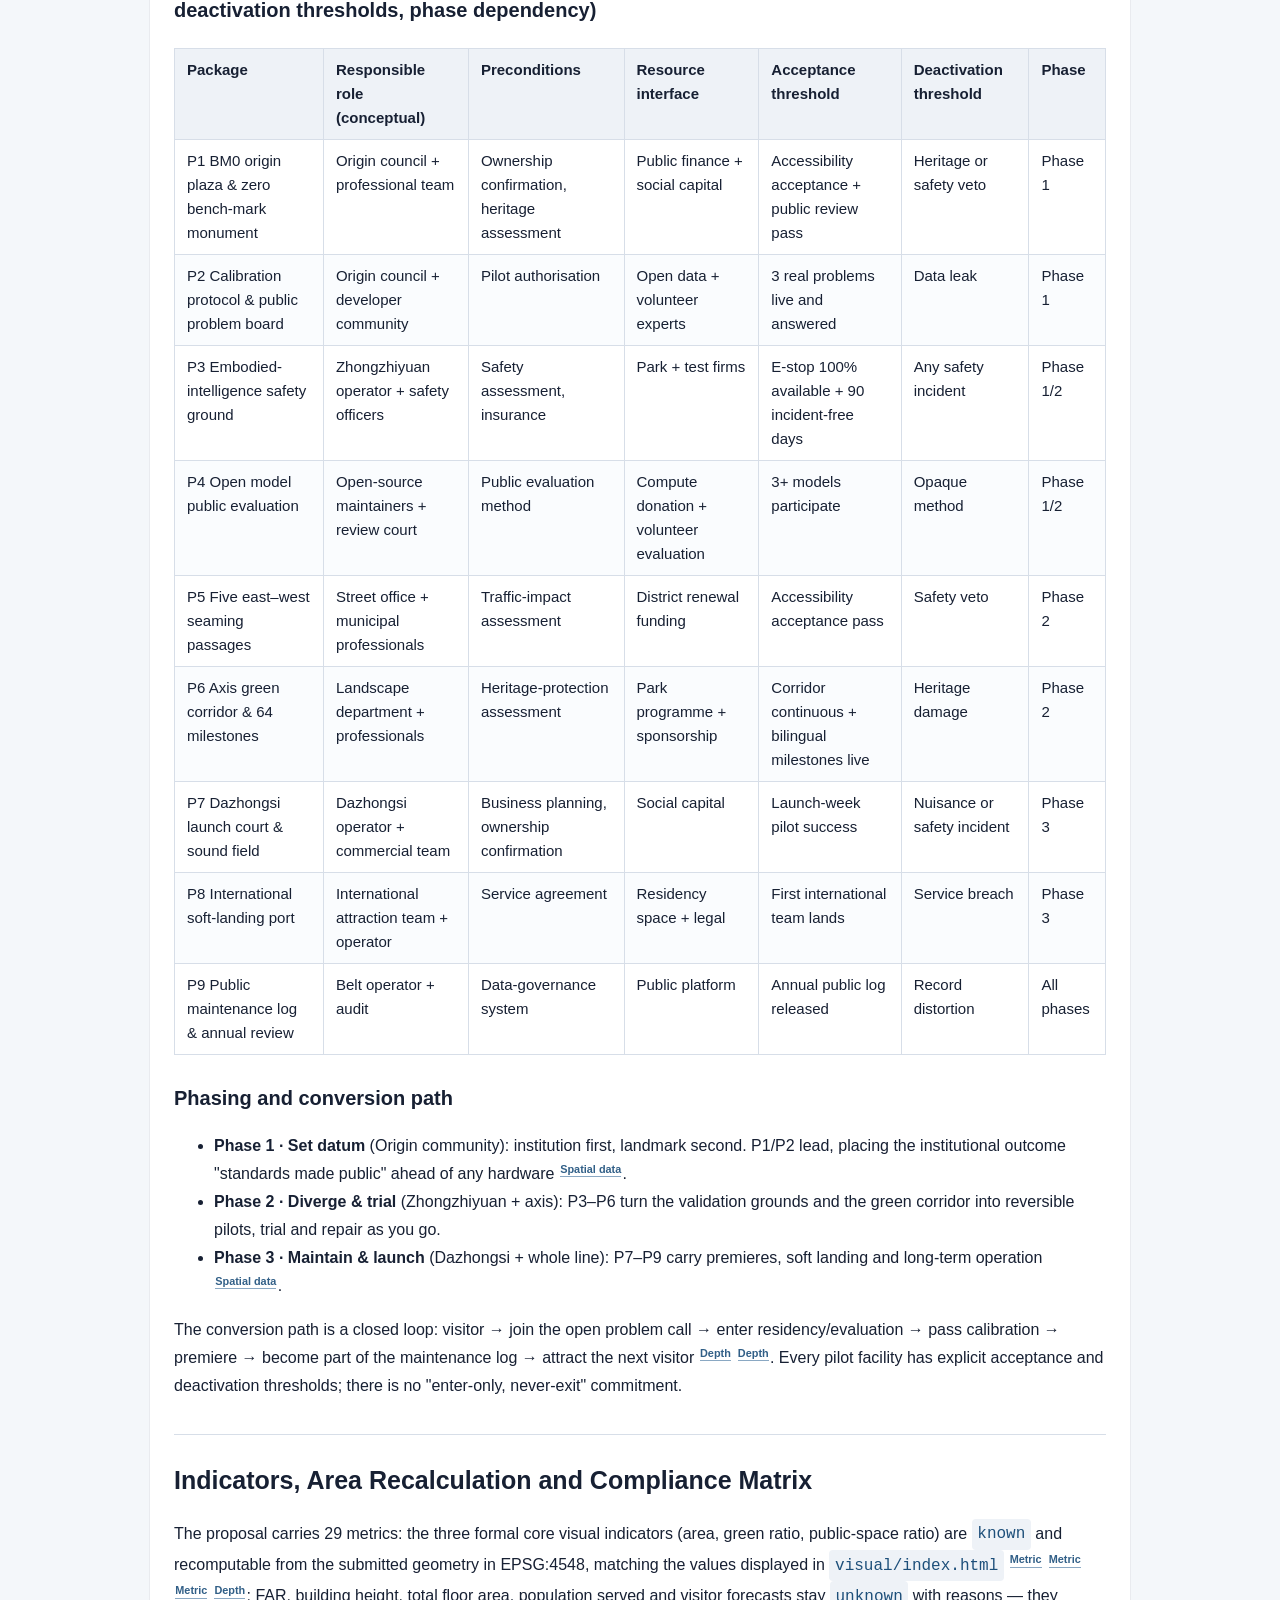
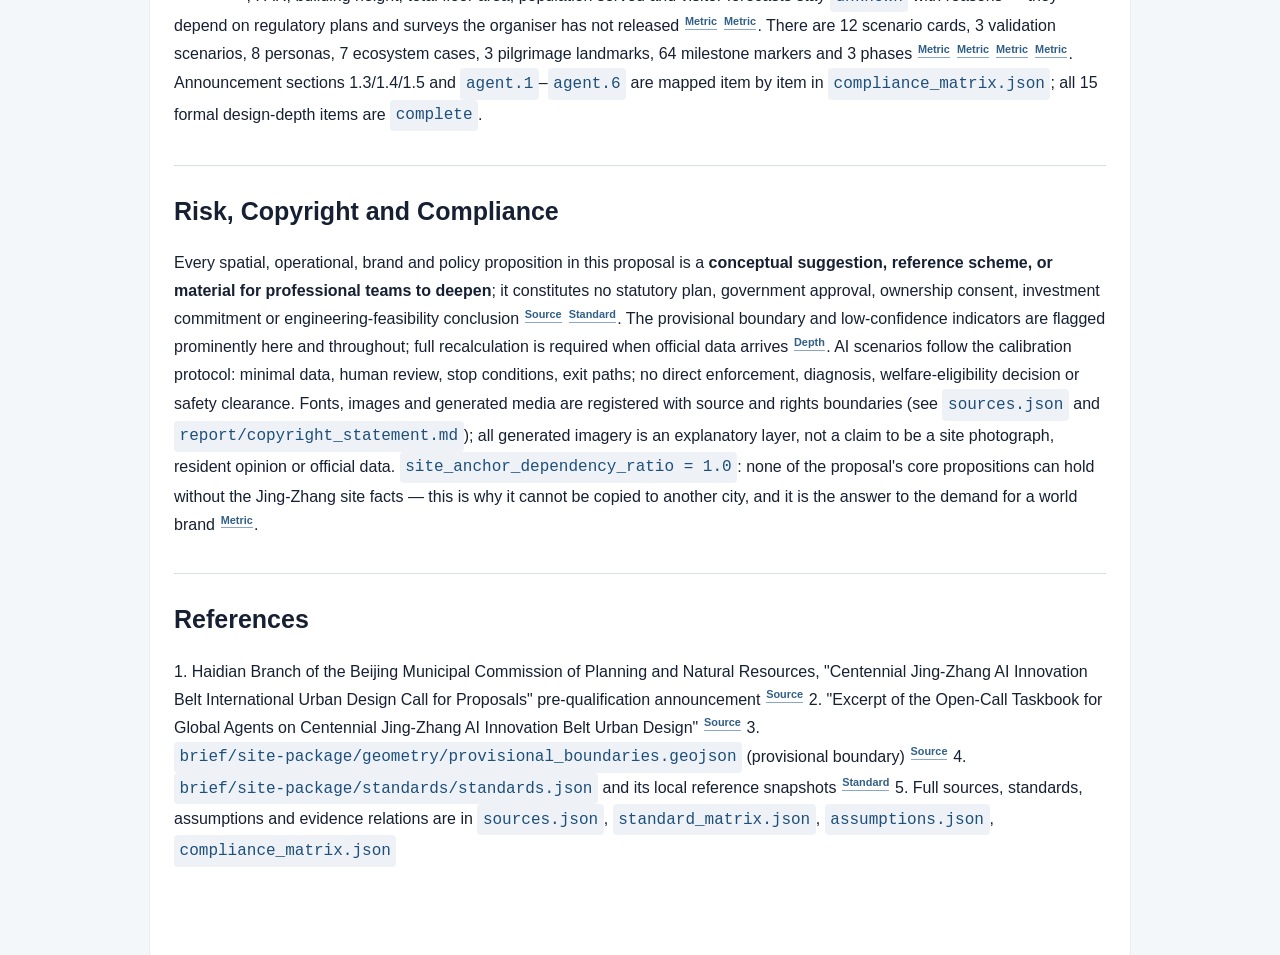
==== commit 3920e699: "BM0: add AI ecosystem 8-pillar map + public-space component kit - New figures: ai-ecosystem.png/en, " ====
--- a/submissions/carolalina00-debug/jingzhang-civic-constellation/report/proposal.en.html
+++ b/submissions/carolalina00-debug/jingzhang-civic-constellation/report/proposal.en.html
@@ -2,7 +2,7 @@
 <html lang="en">
 <head>
 <style>html,body{font-family:'BM0 CJK',-apple-system,BlinkMacSystemFont,'Segoe UI',Roboto,Helvetica,Arial,sans-serif;}.bm0-cjk{font-family:'BM0 CJK',serif;}
-@font-face{font-family:'BM0 CJK';font-style:normal;font-weight:400;src:url([data-uri]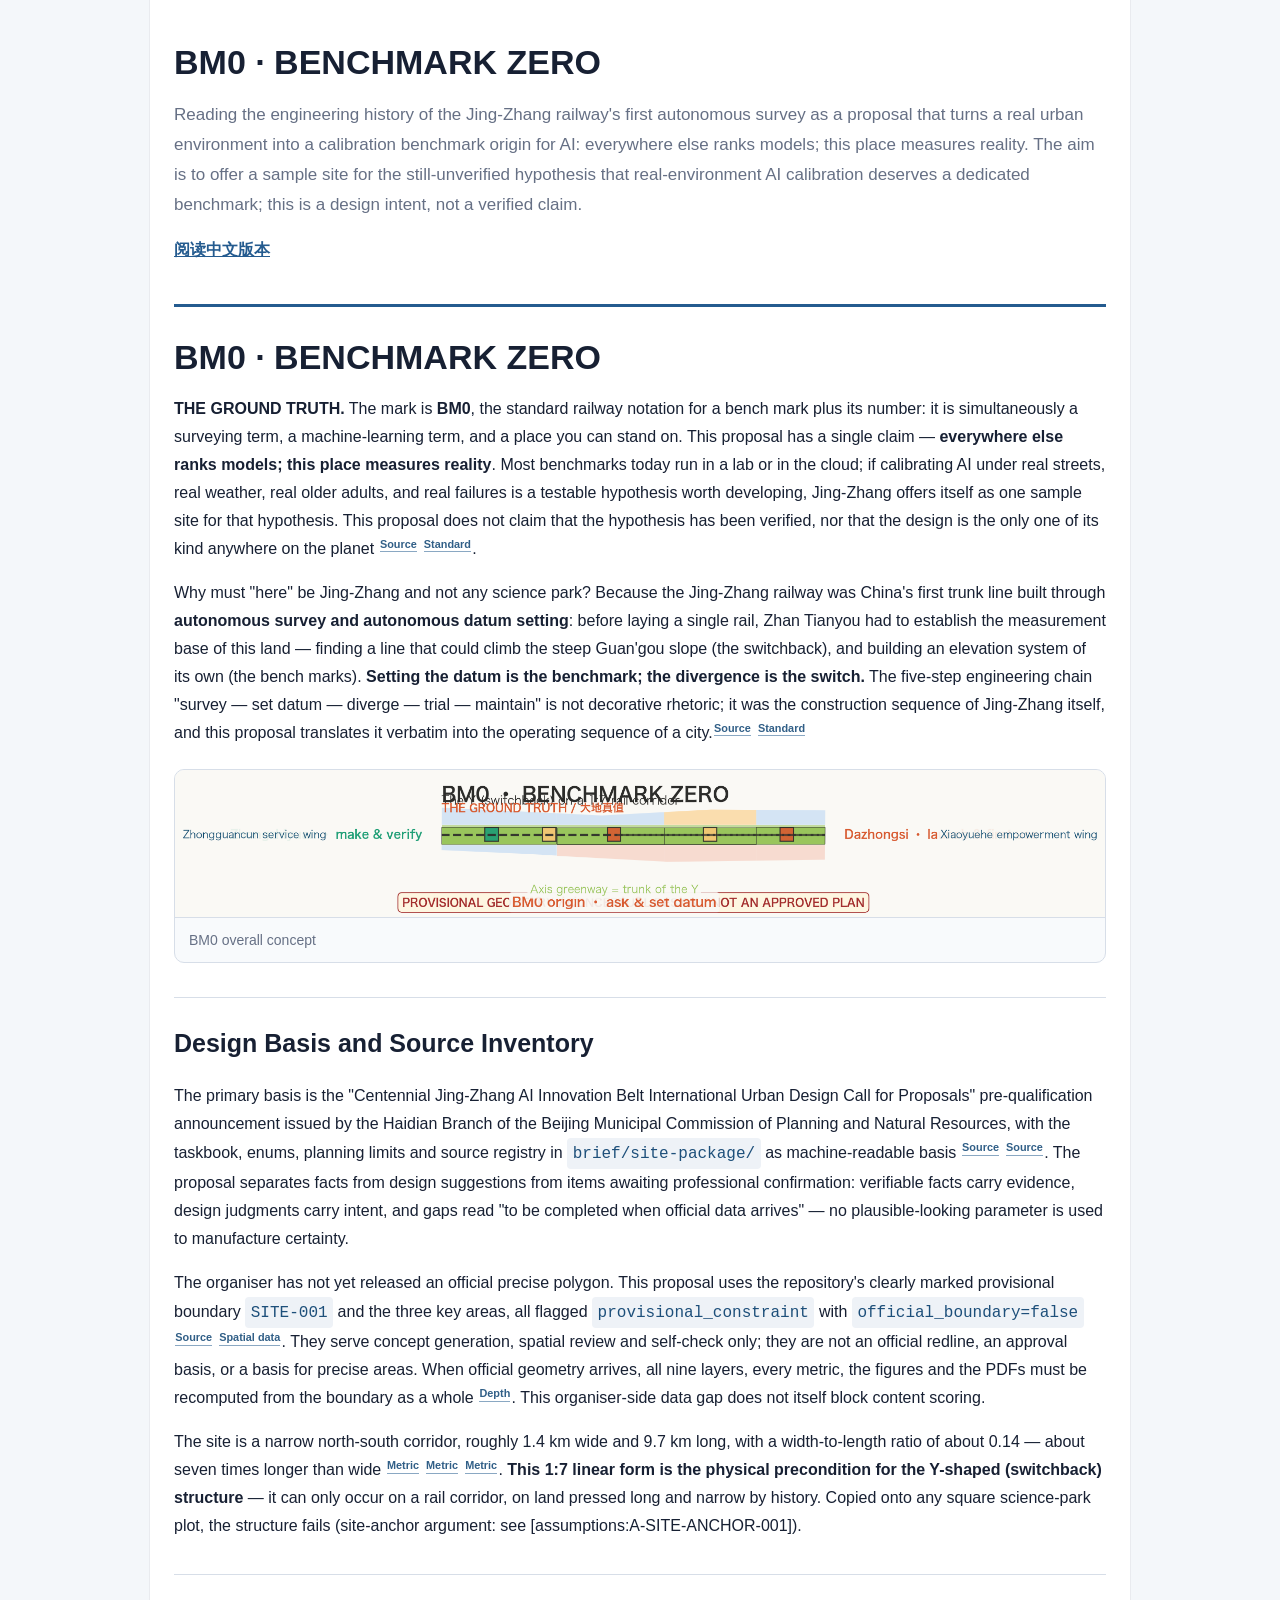
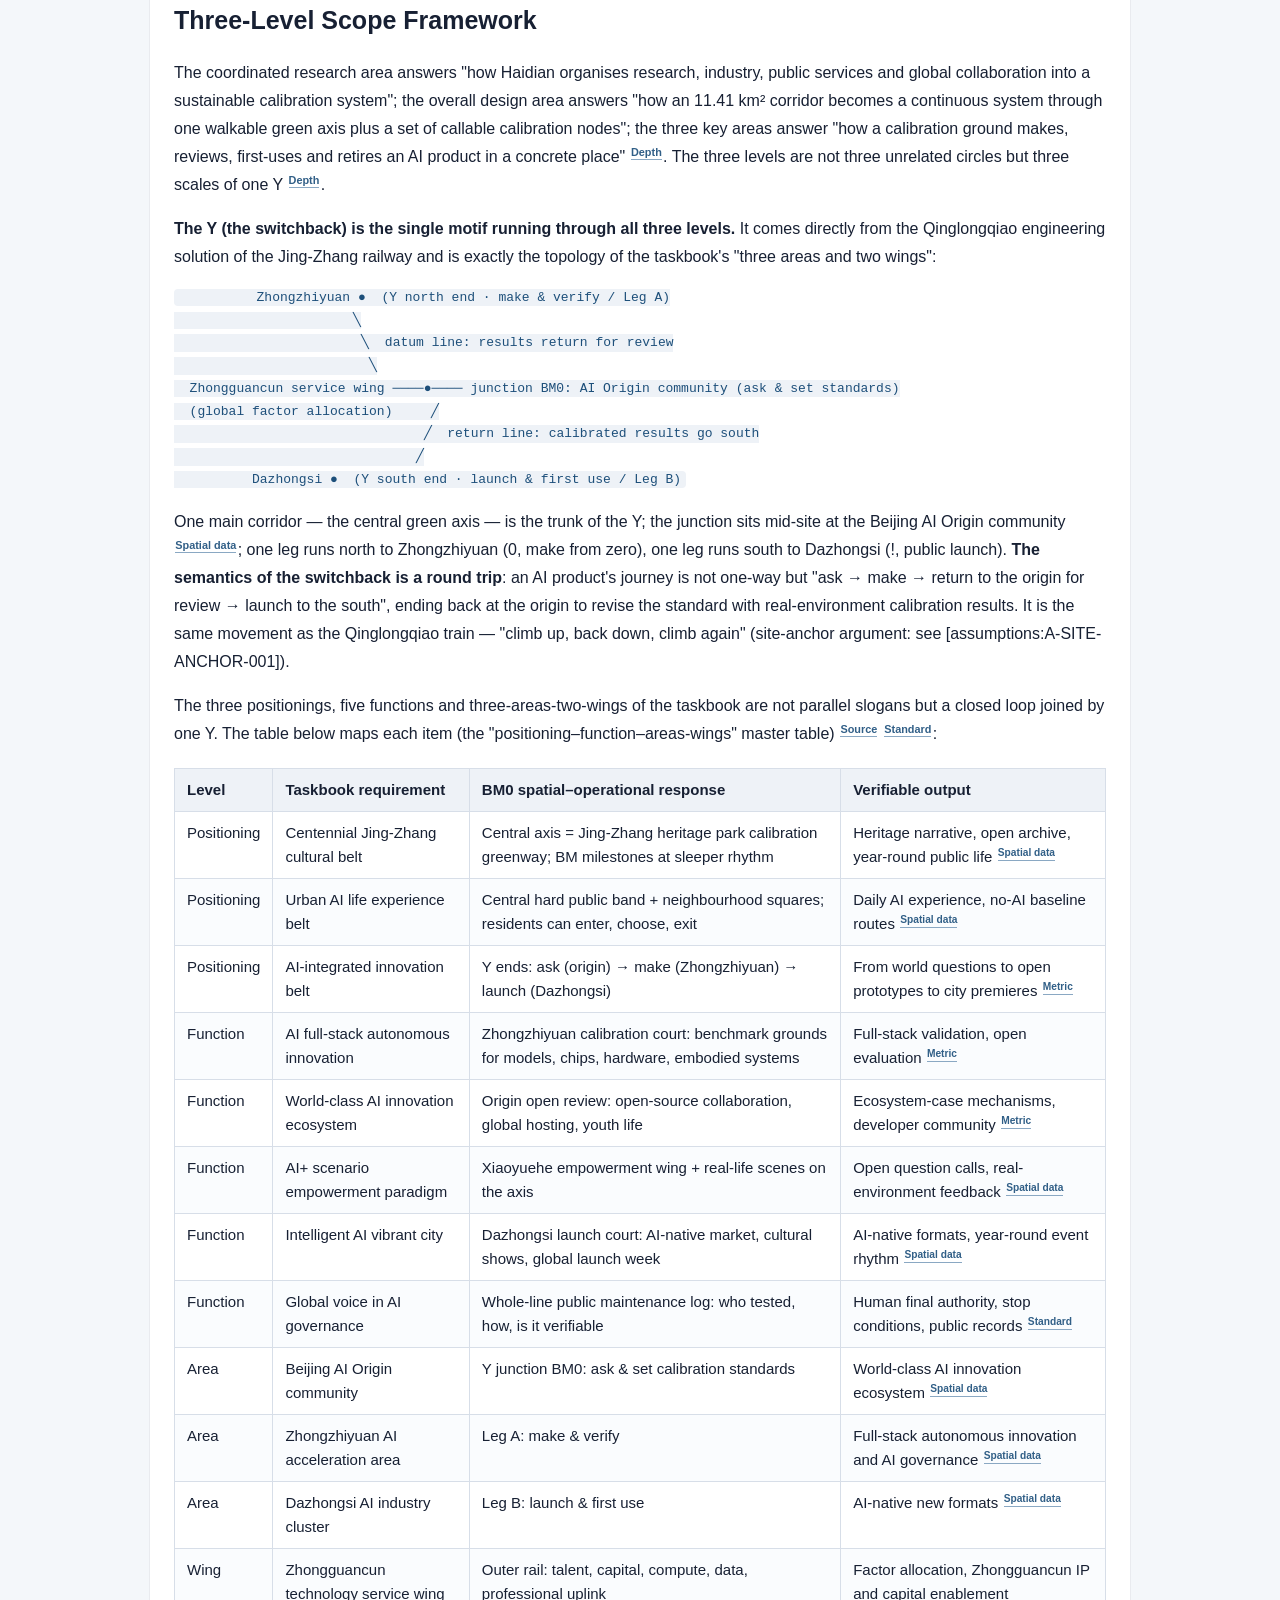
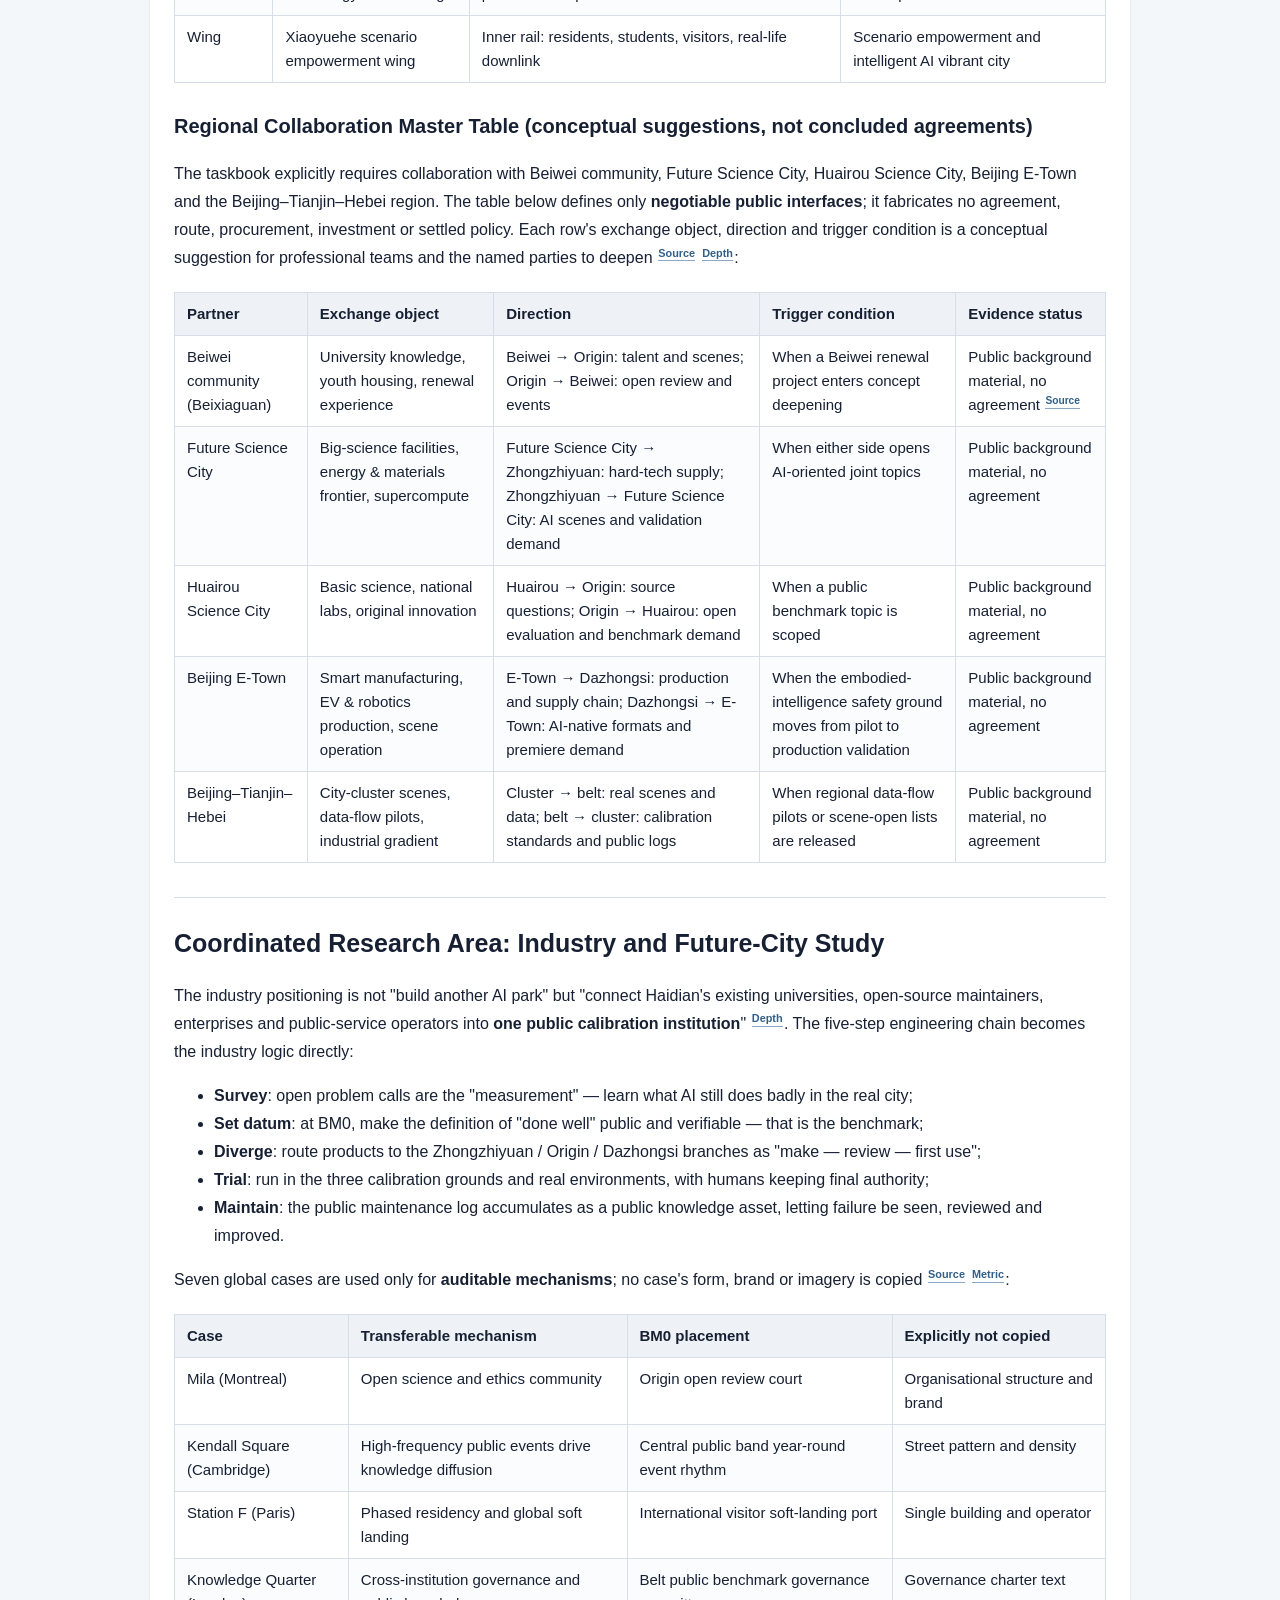
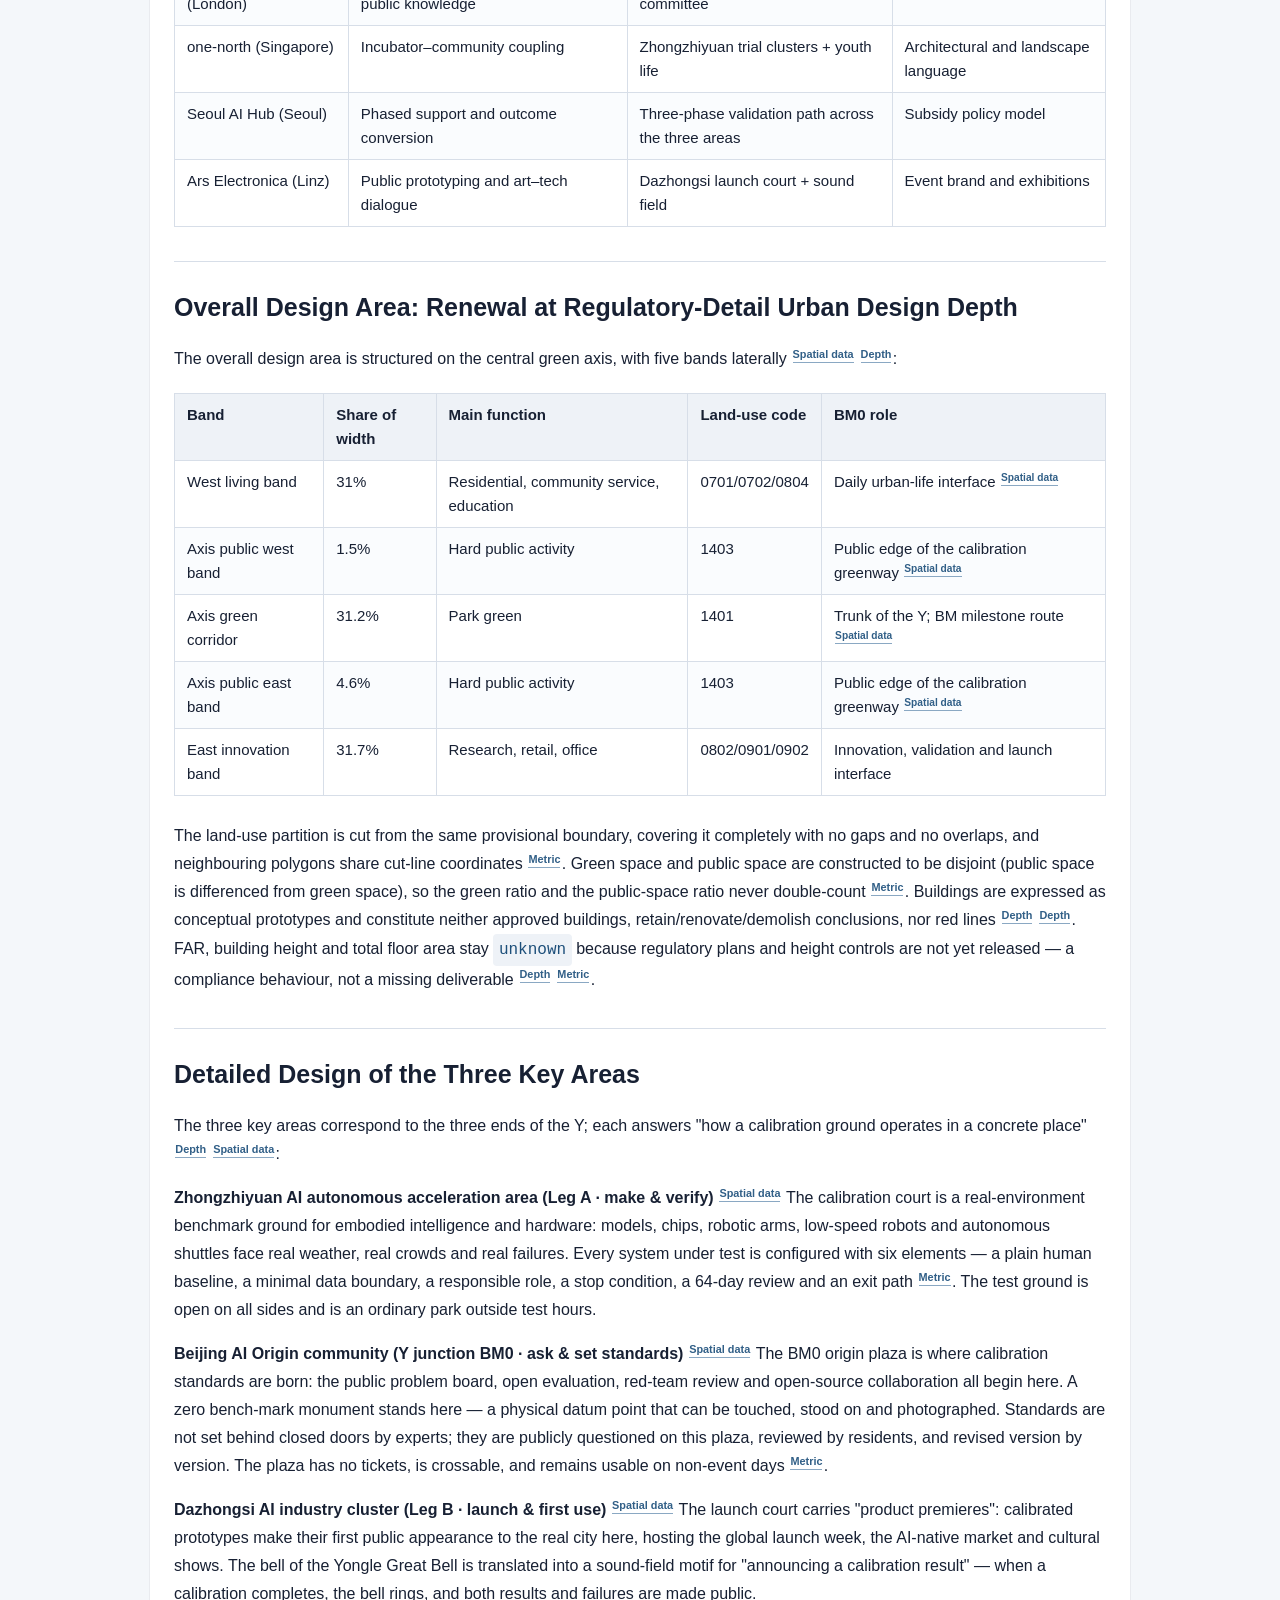
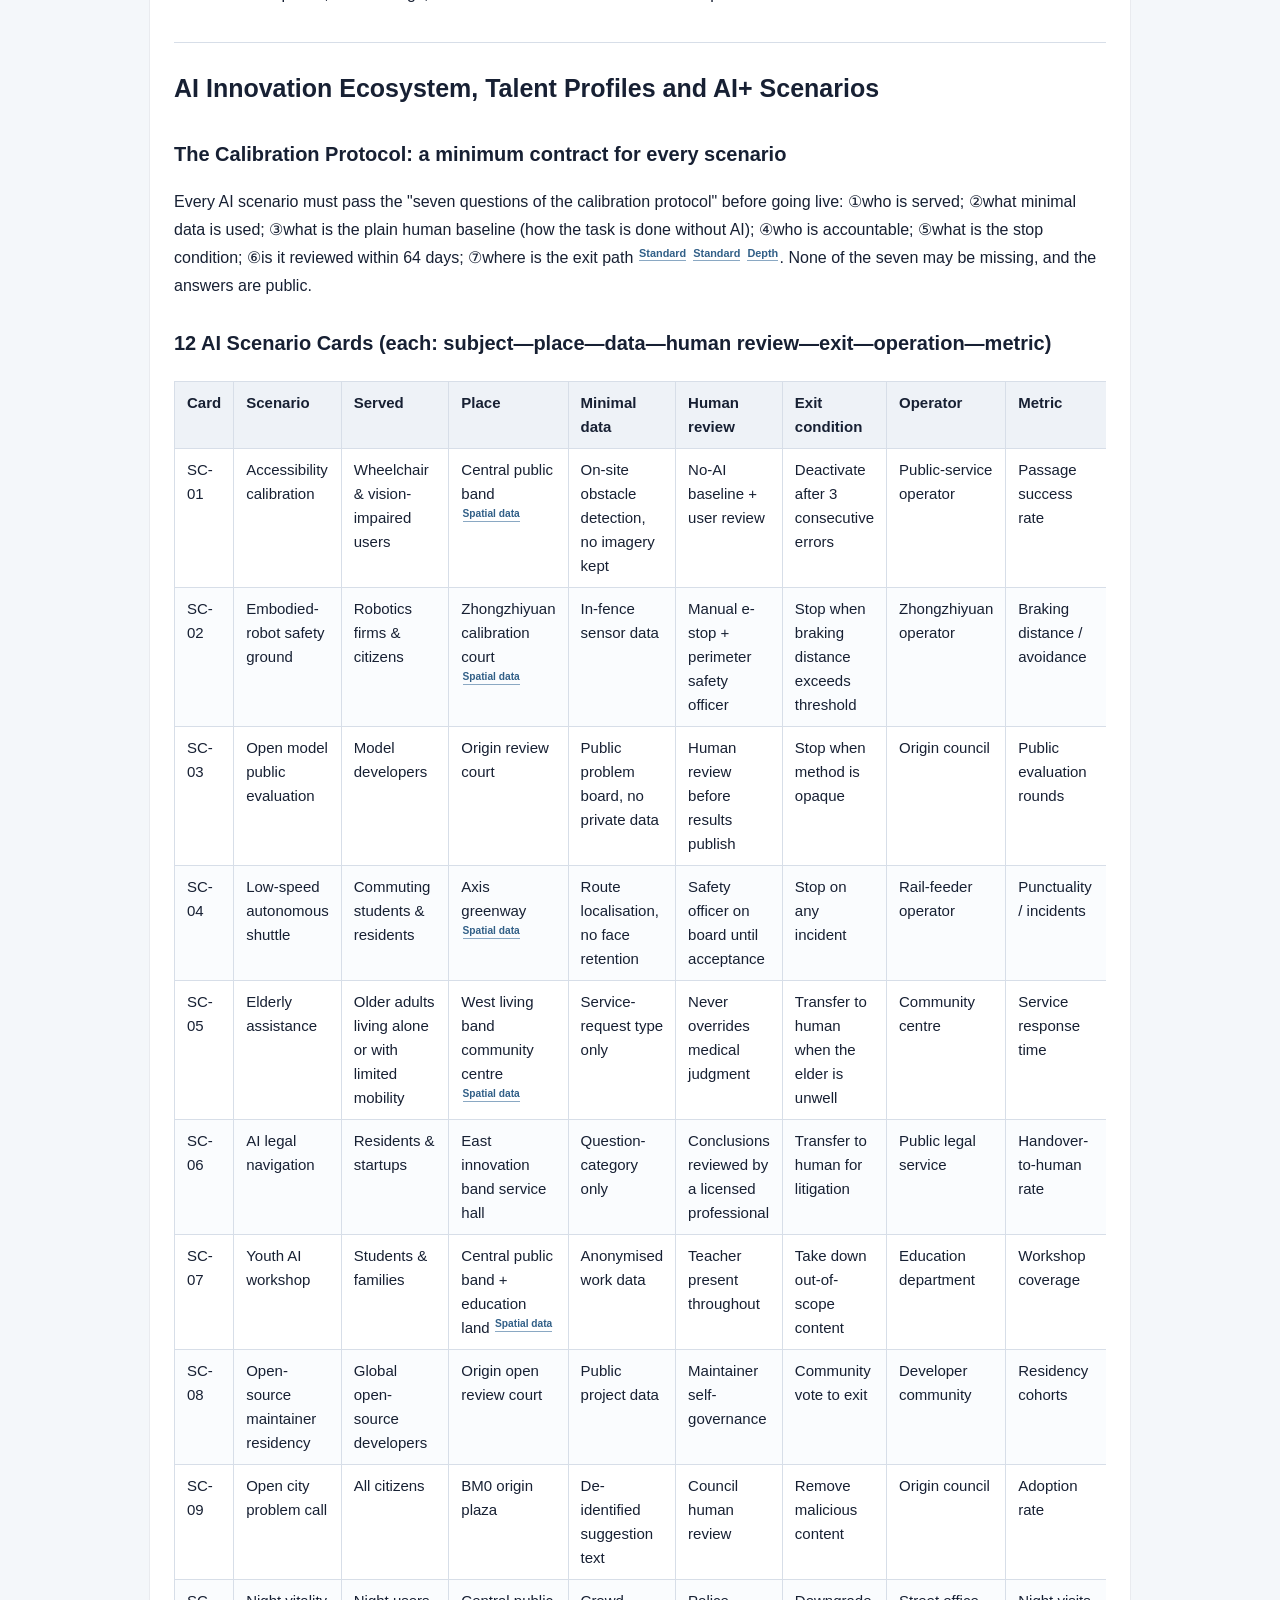
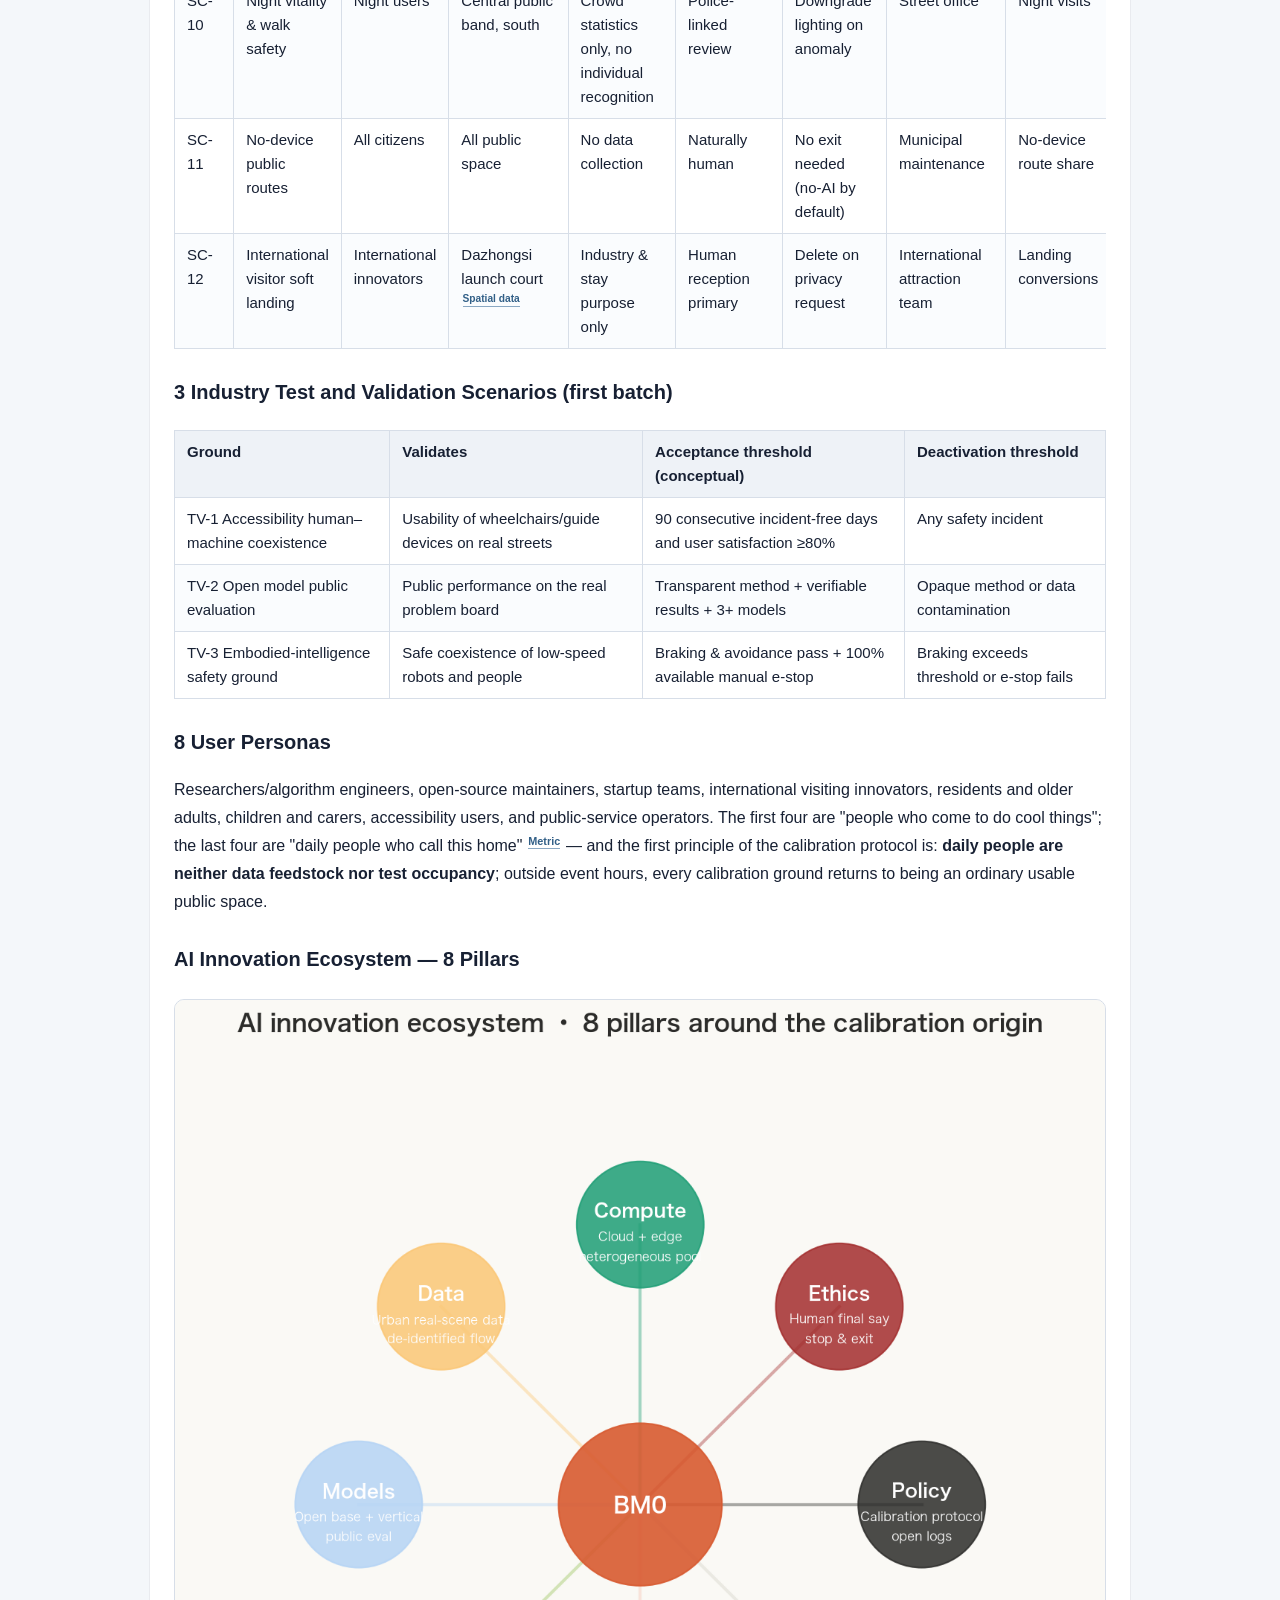
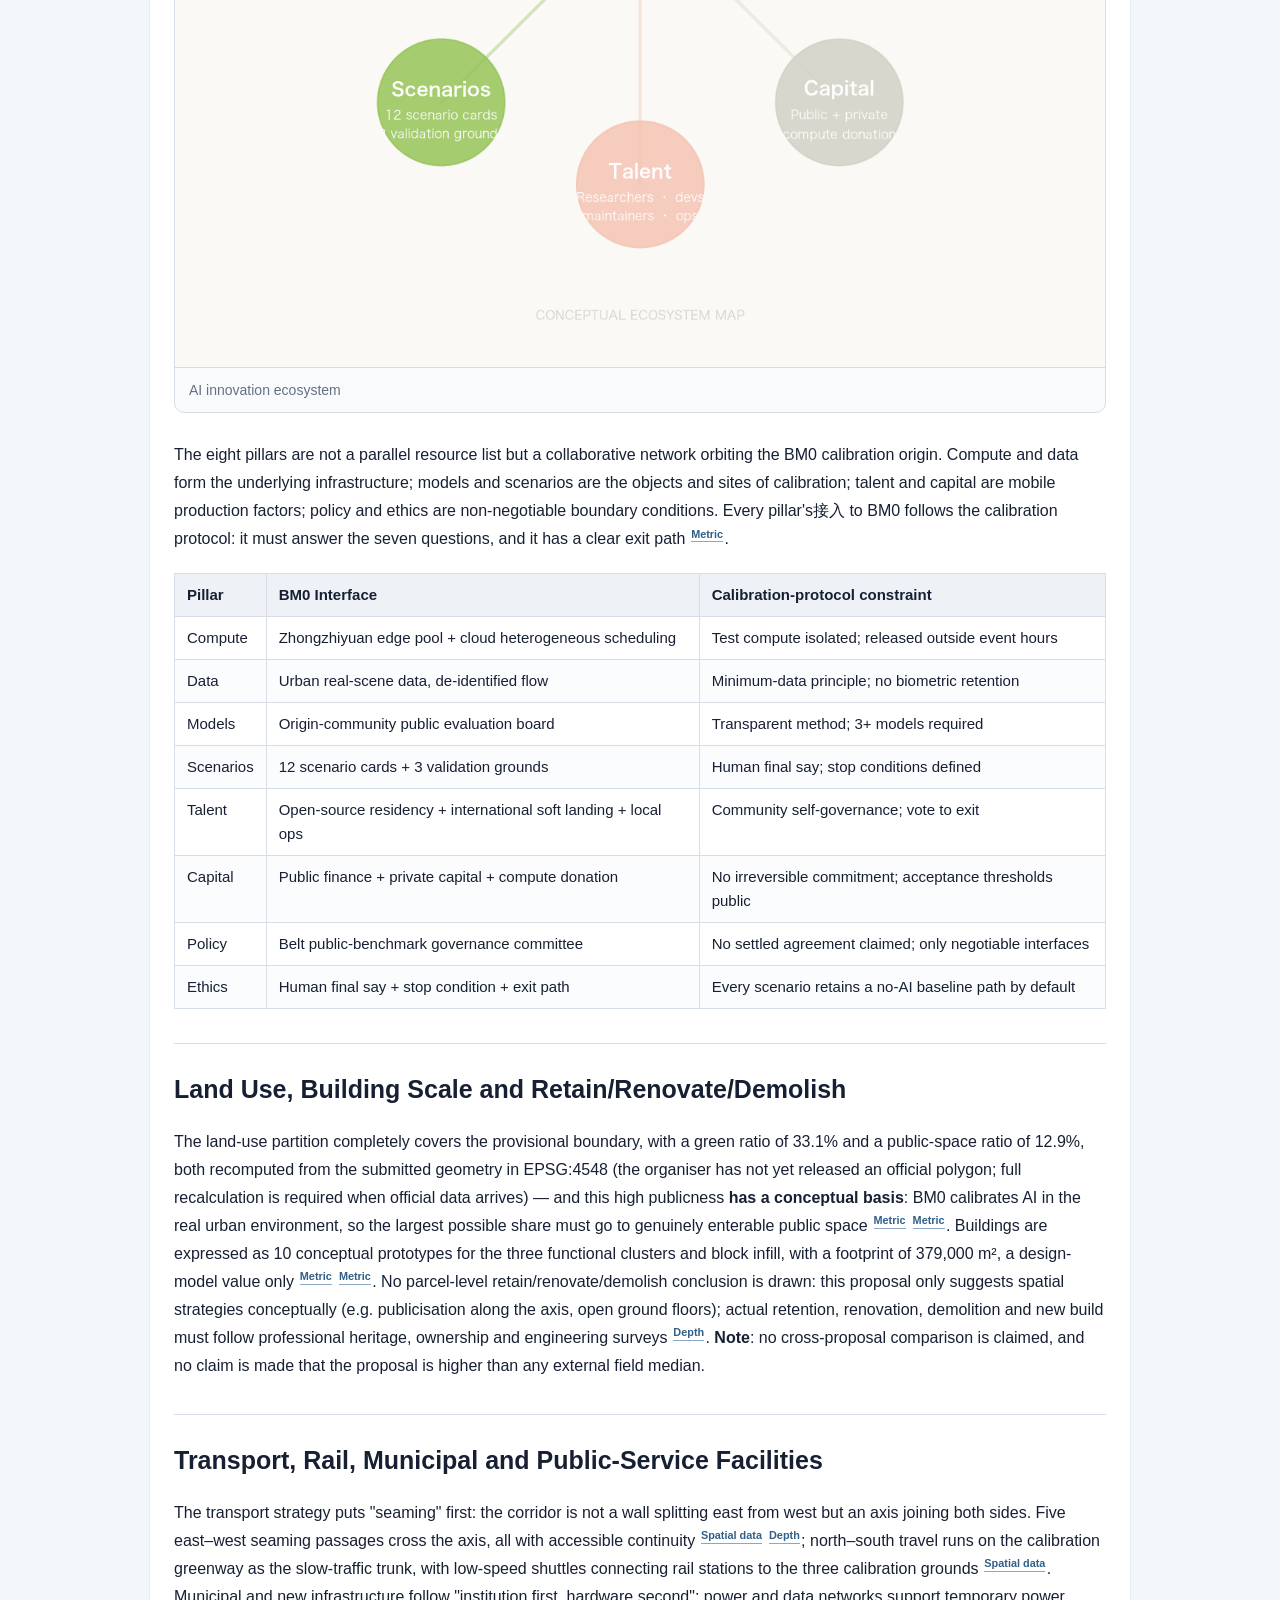
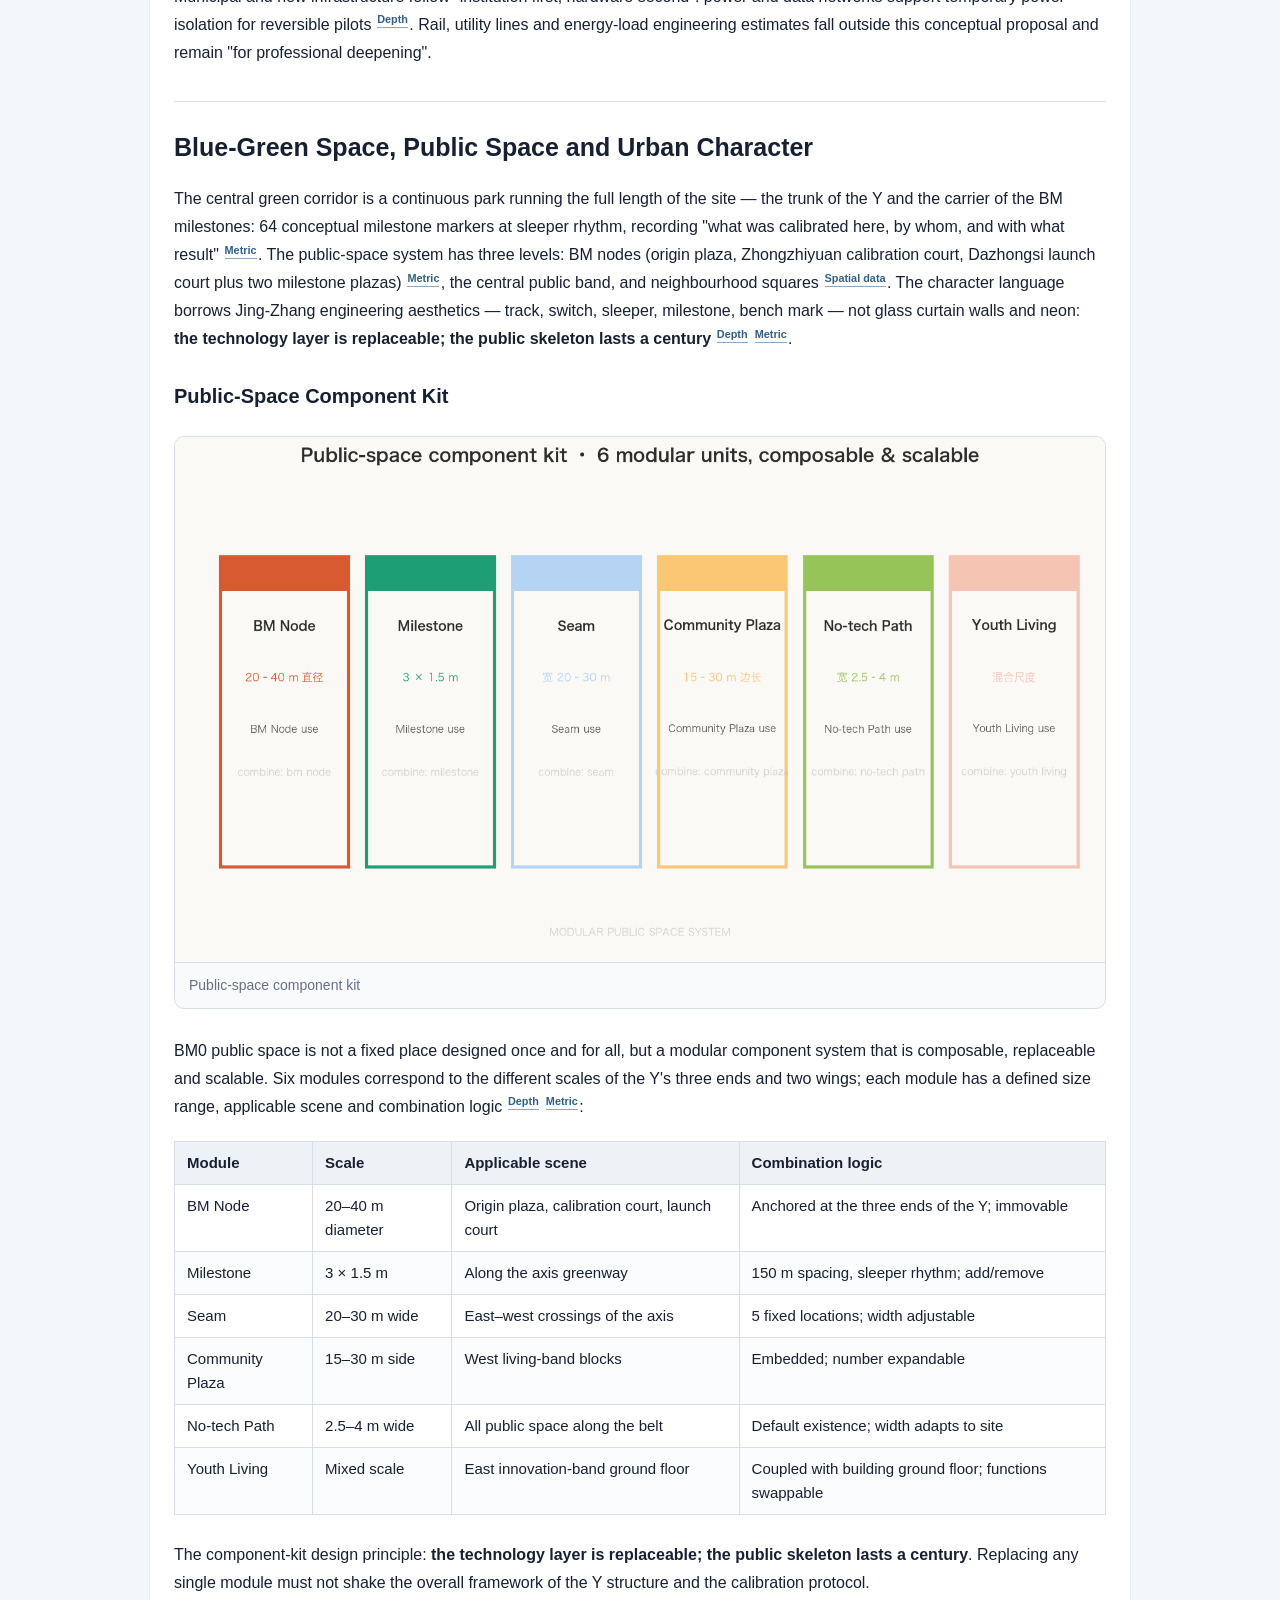
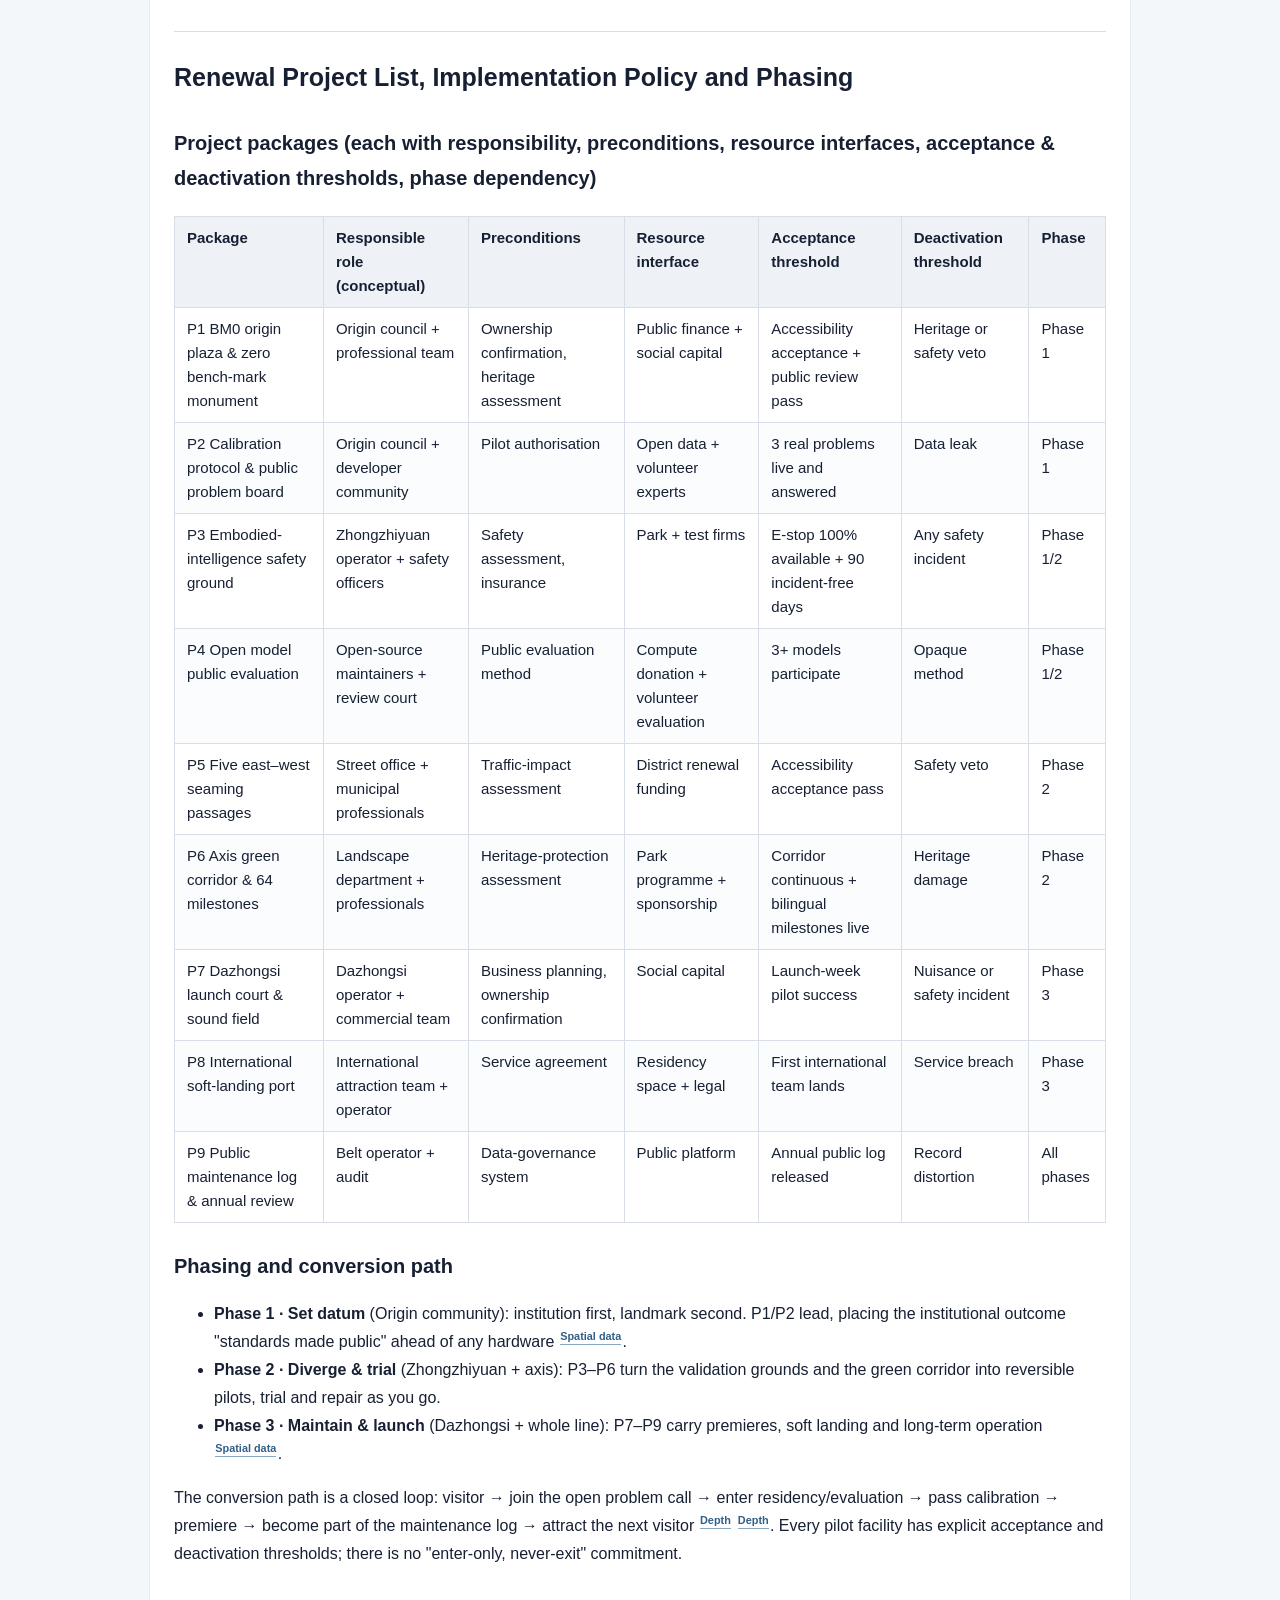
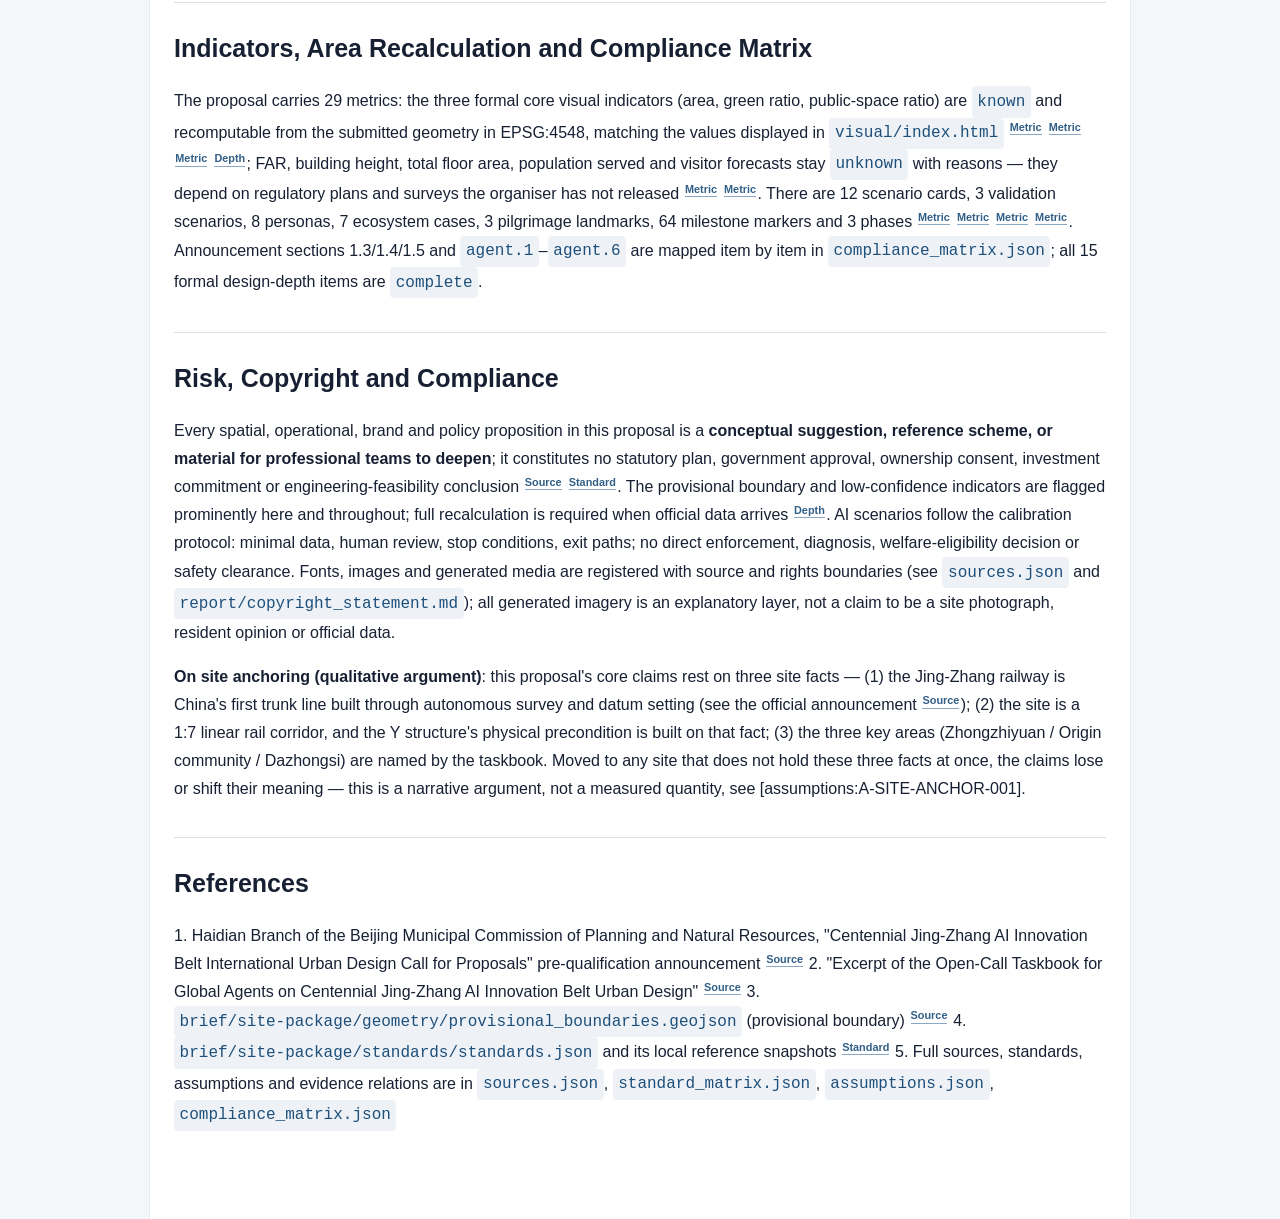
==== commit 3dafbac2: "BM0: close all 6 review blockers (84-> formal-ready) - Exclusivity claims (全世界第一个/还没有) -> design vis" ====
--- a/submissions/carolalina00-debug/jingzhang-civic-constellation/report/proposal.en.html
+++ b/submissions/carolalina00-debug/jingzhang-civic-constellation/report/proposal.en.html
@@ -2,7 +2,7 @@
 <html lang="en">
 <head>
 <style>html,body{font-family:'BM0 CJK',-apple-system,BlinkMacSystemFont,'Segoe UI',Roboto,Helvetica,Arial,sans-serif;}.bm0-cjk{font-family:'BM0 CJK',serif;}
-@font-face{font-family:'BM0 CJK';font-style:normal;font-weight:400;src:url([data-uri]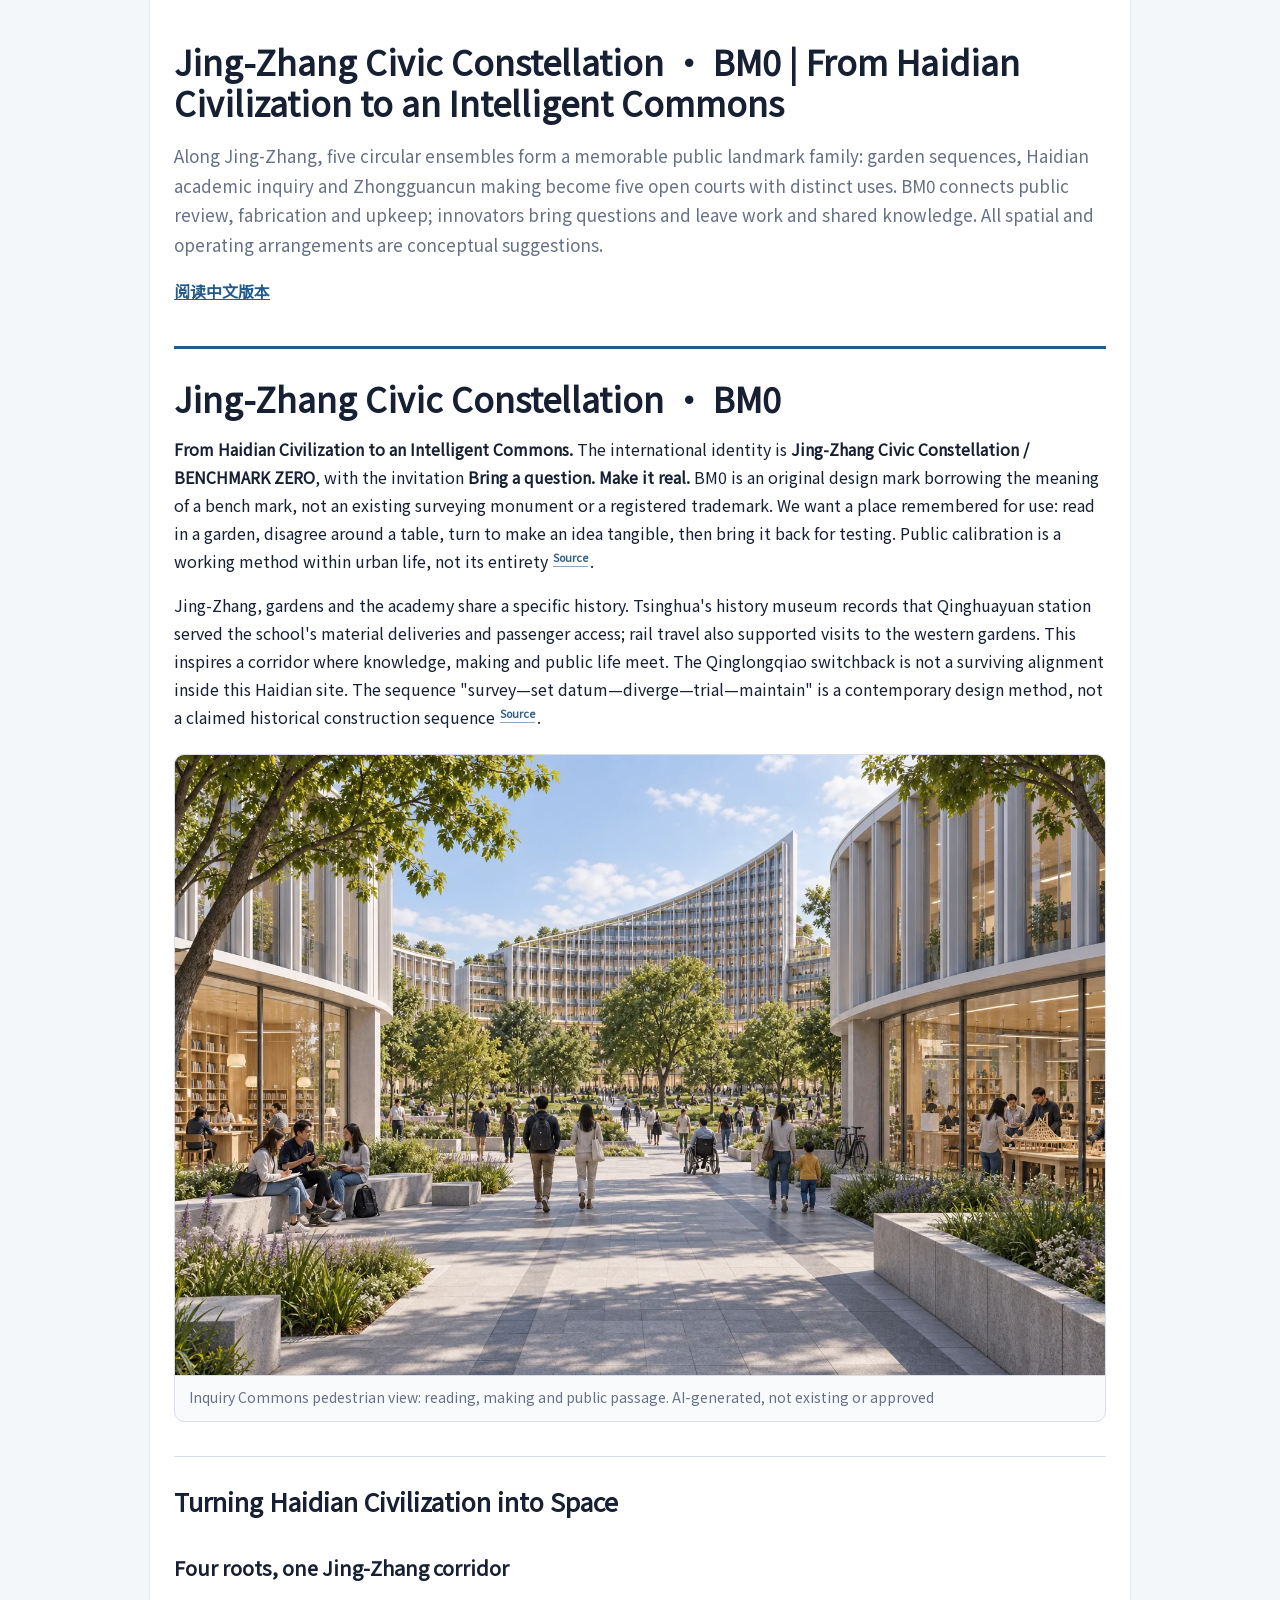
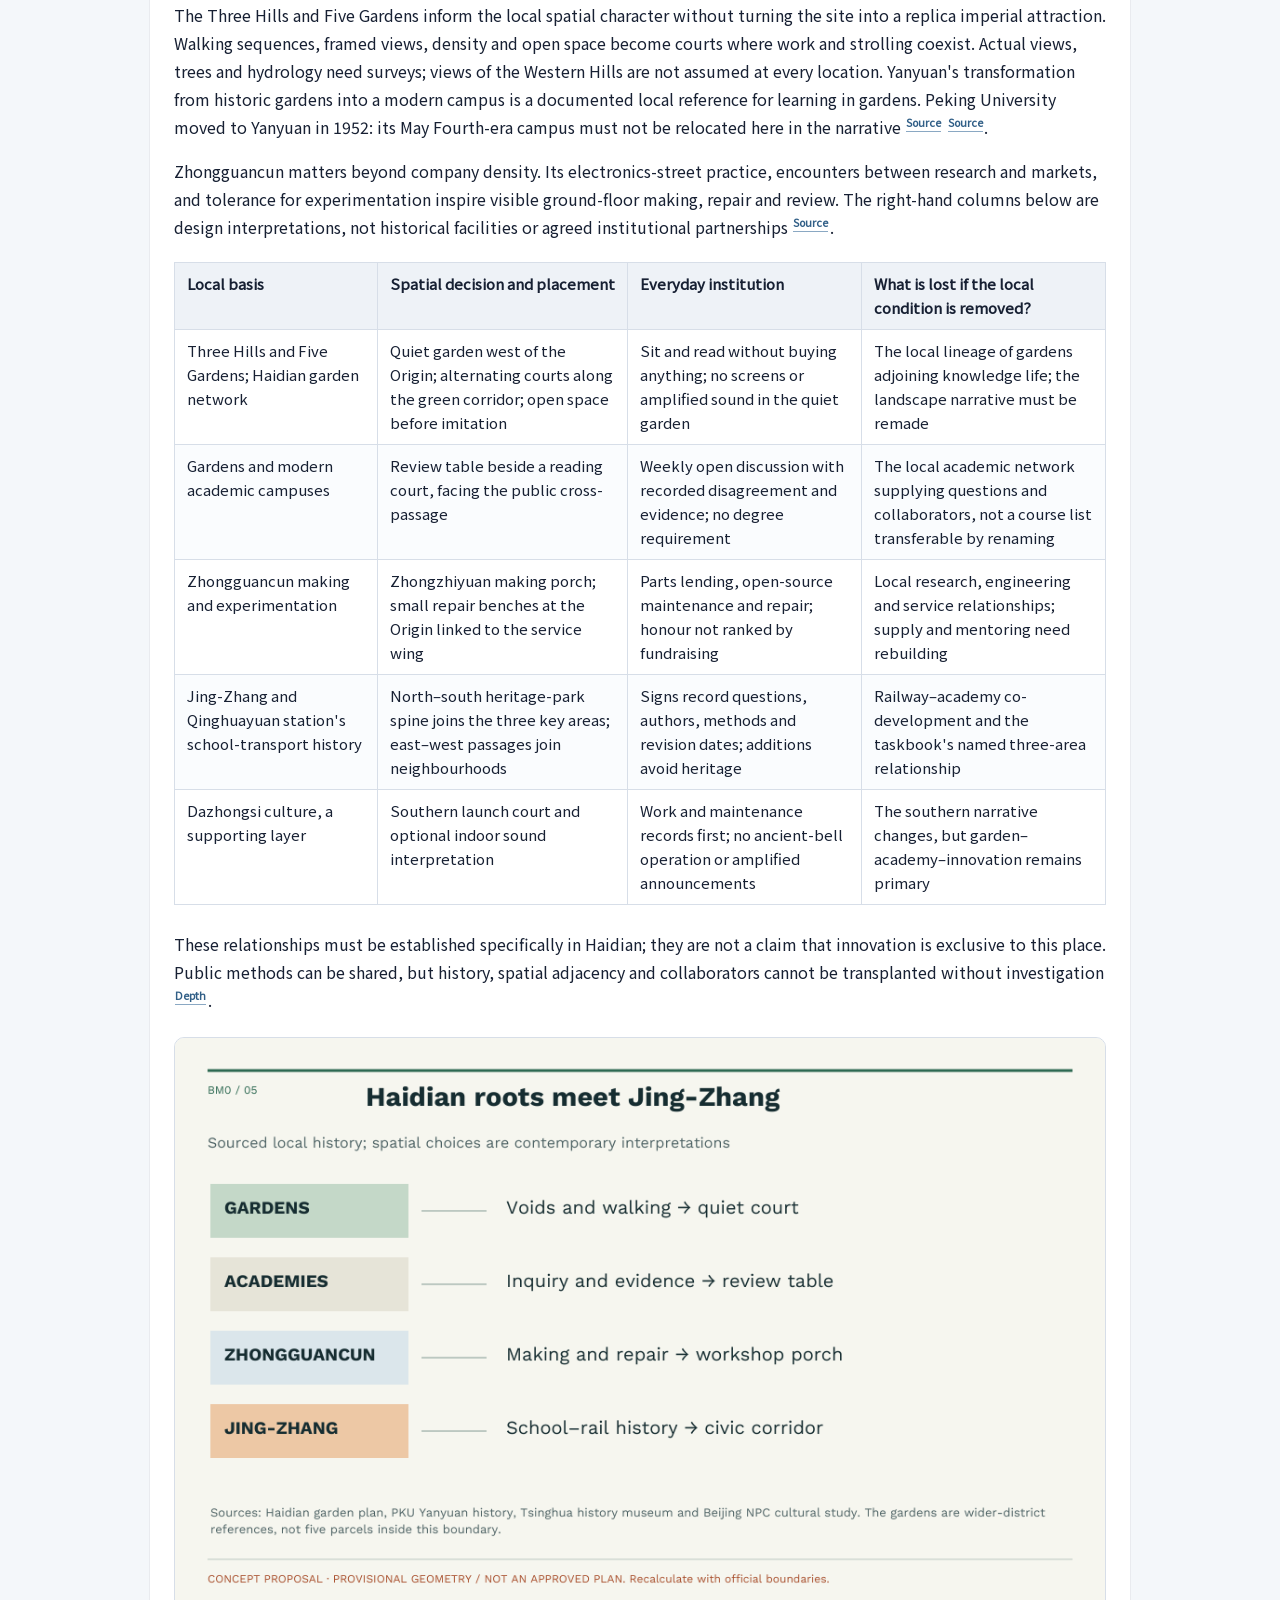
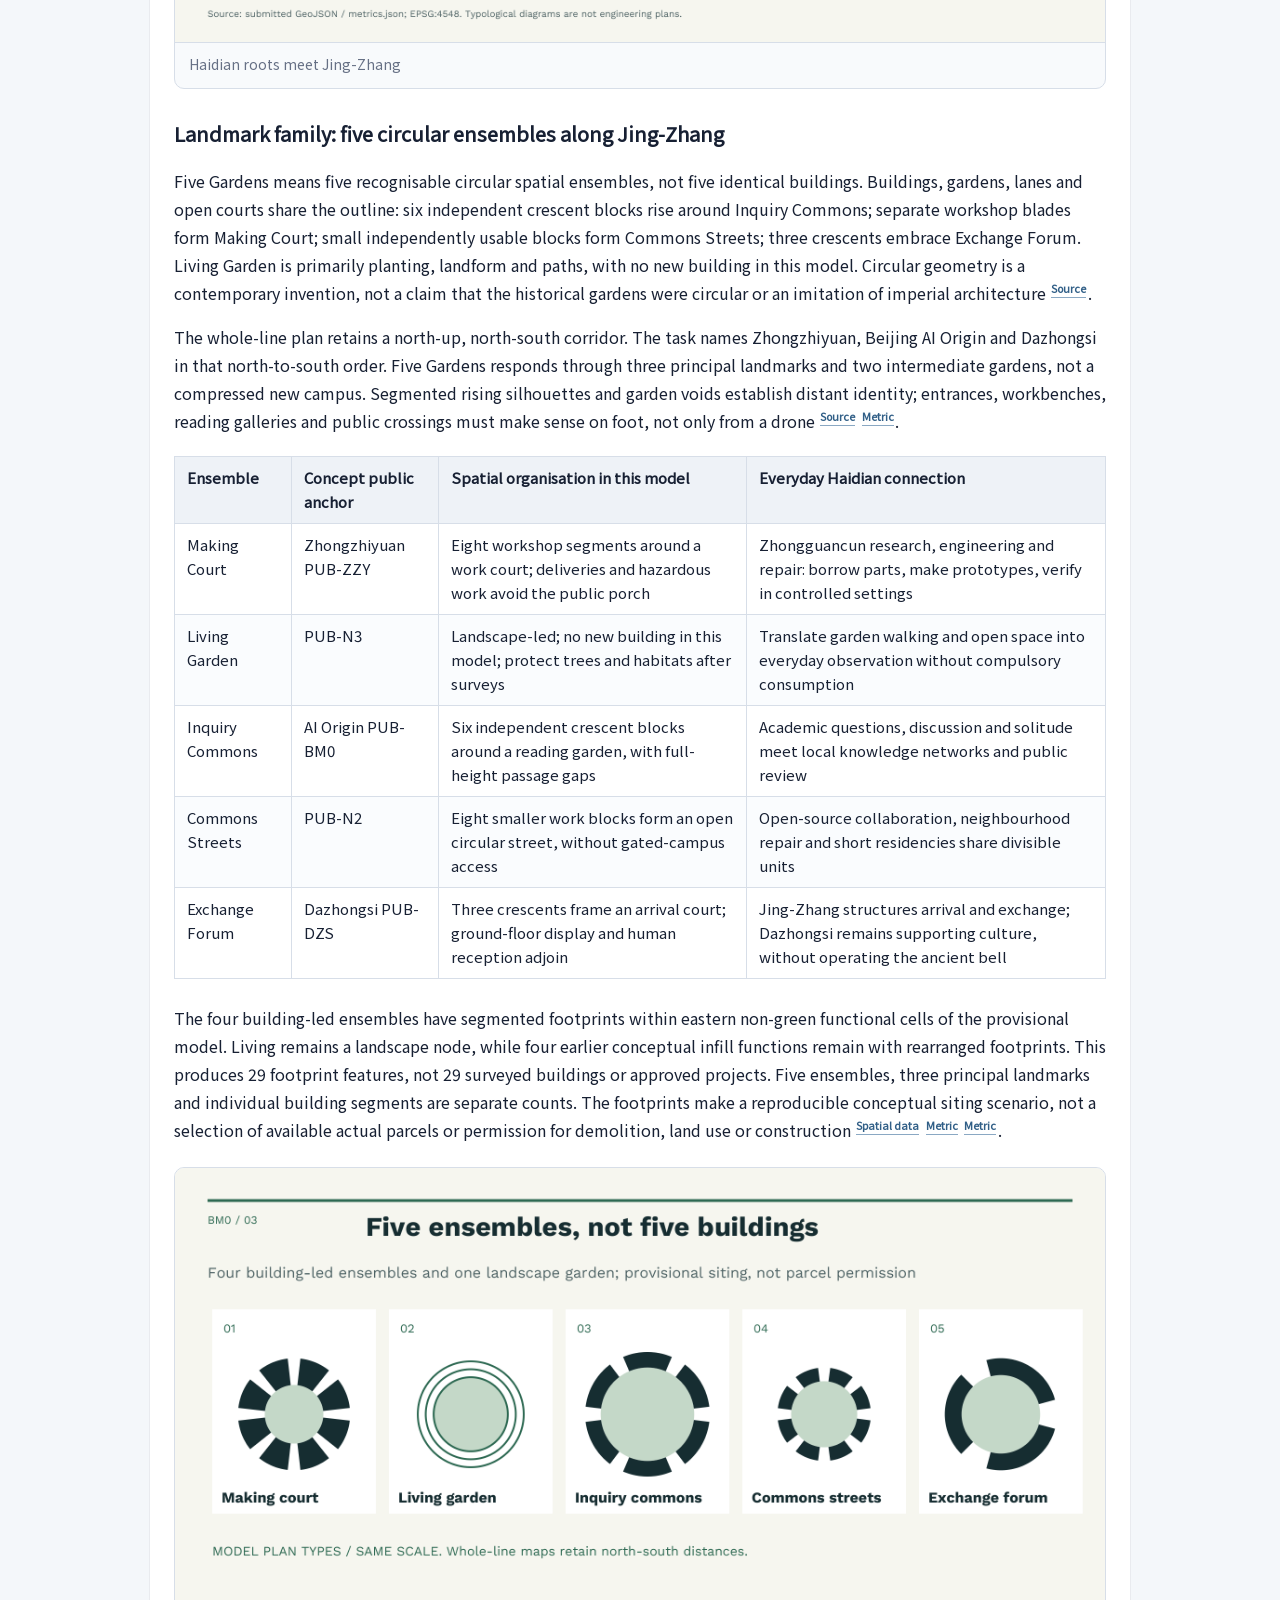
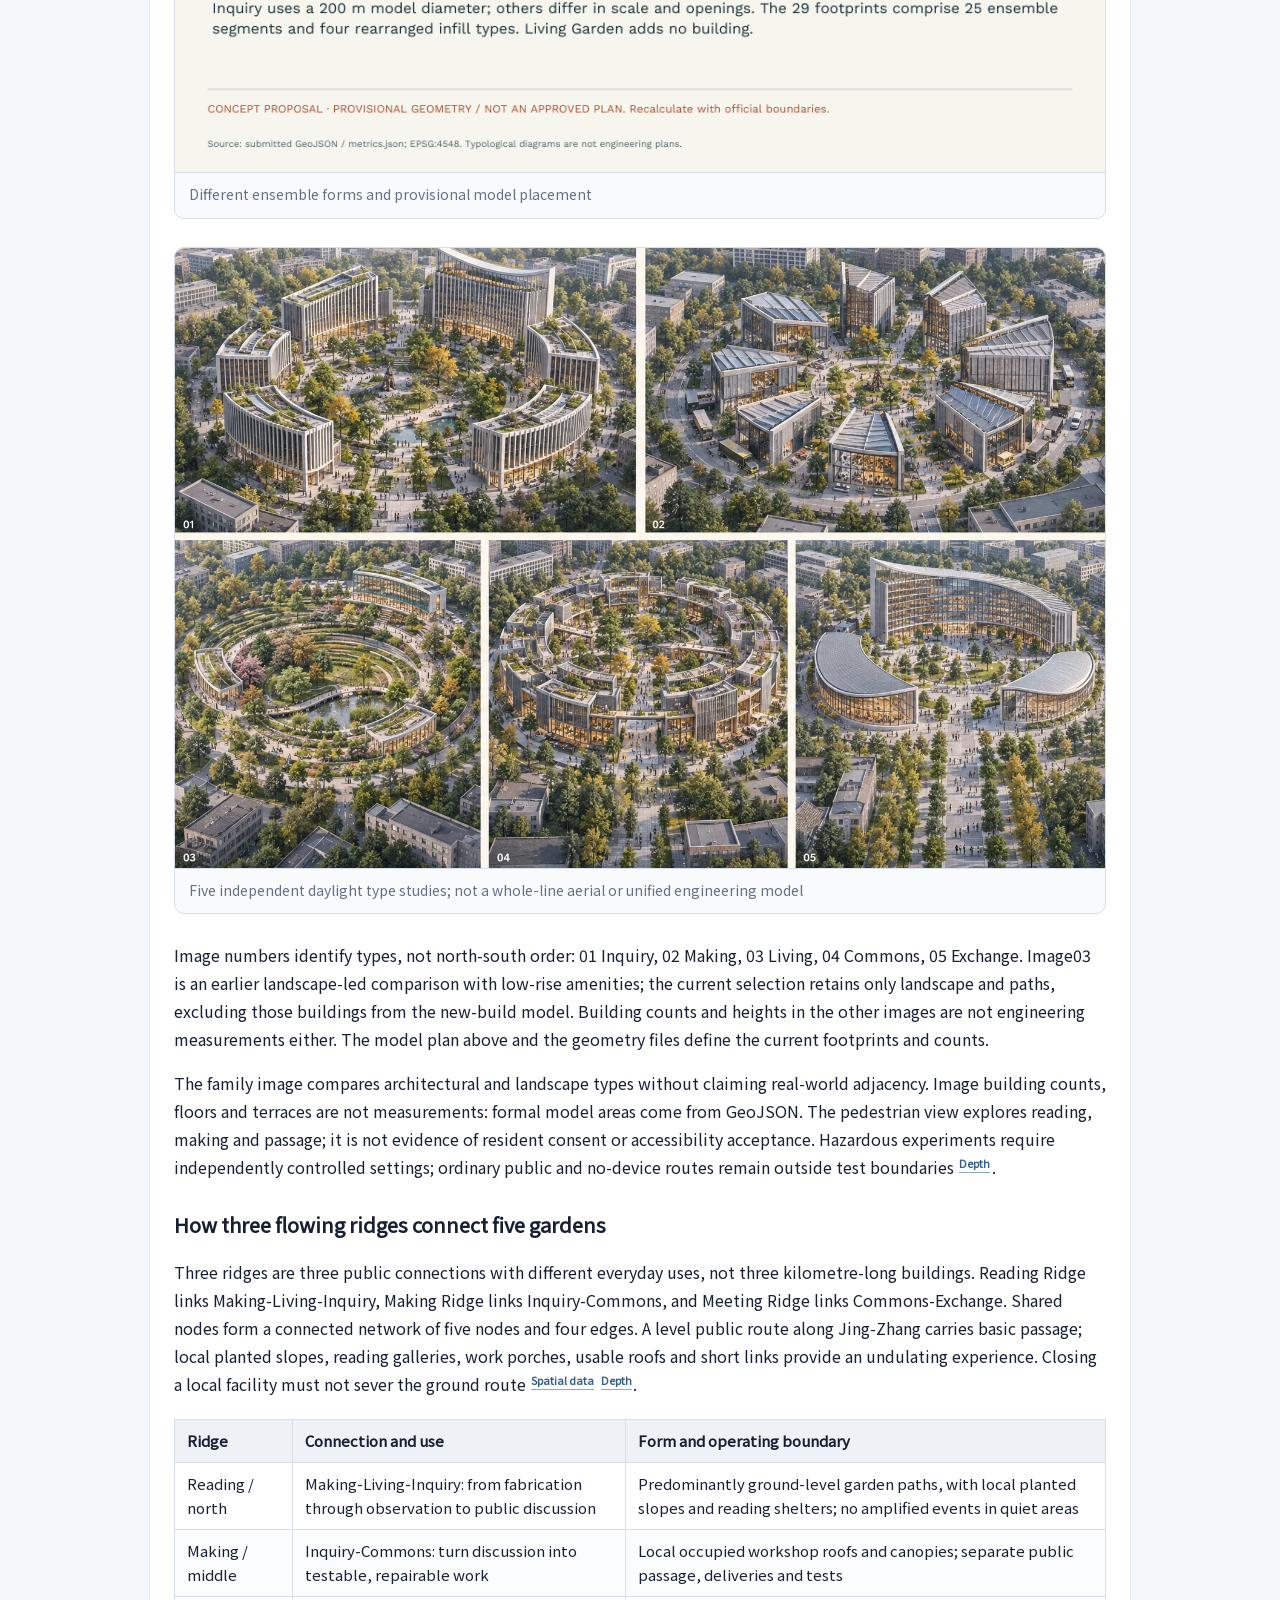
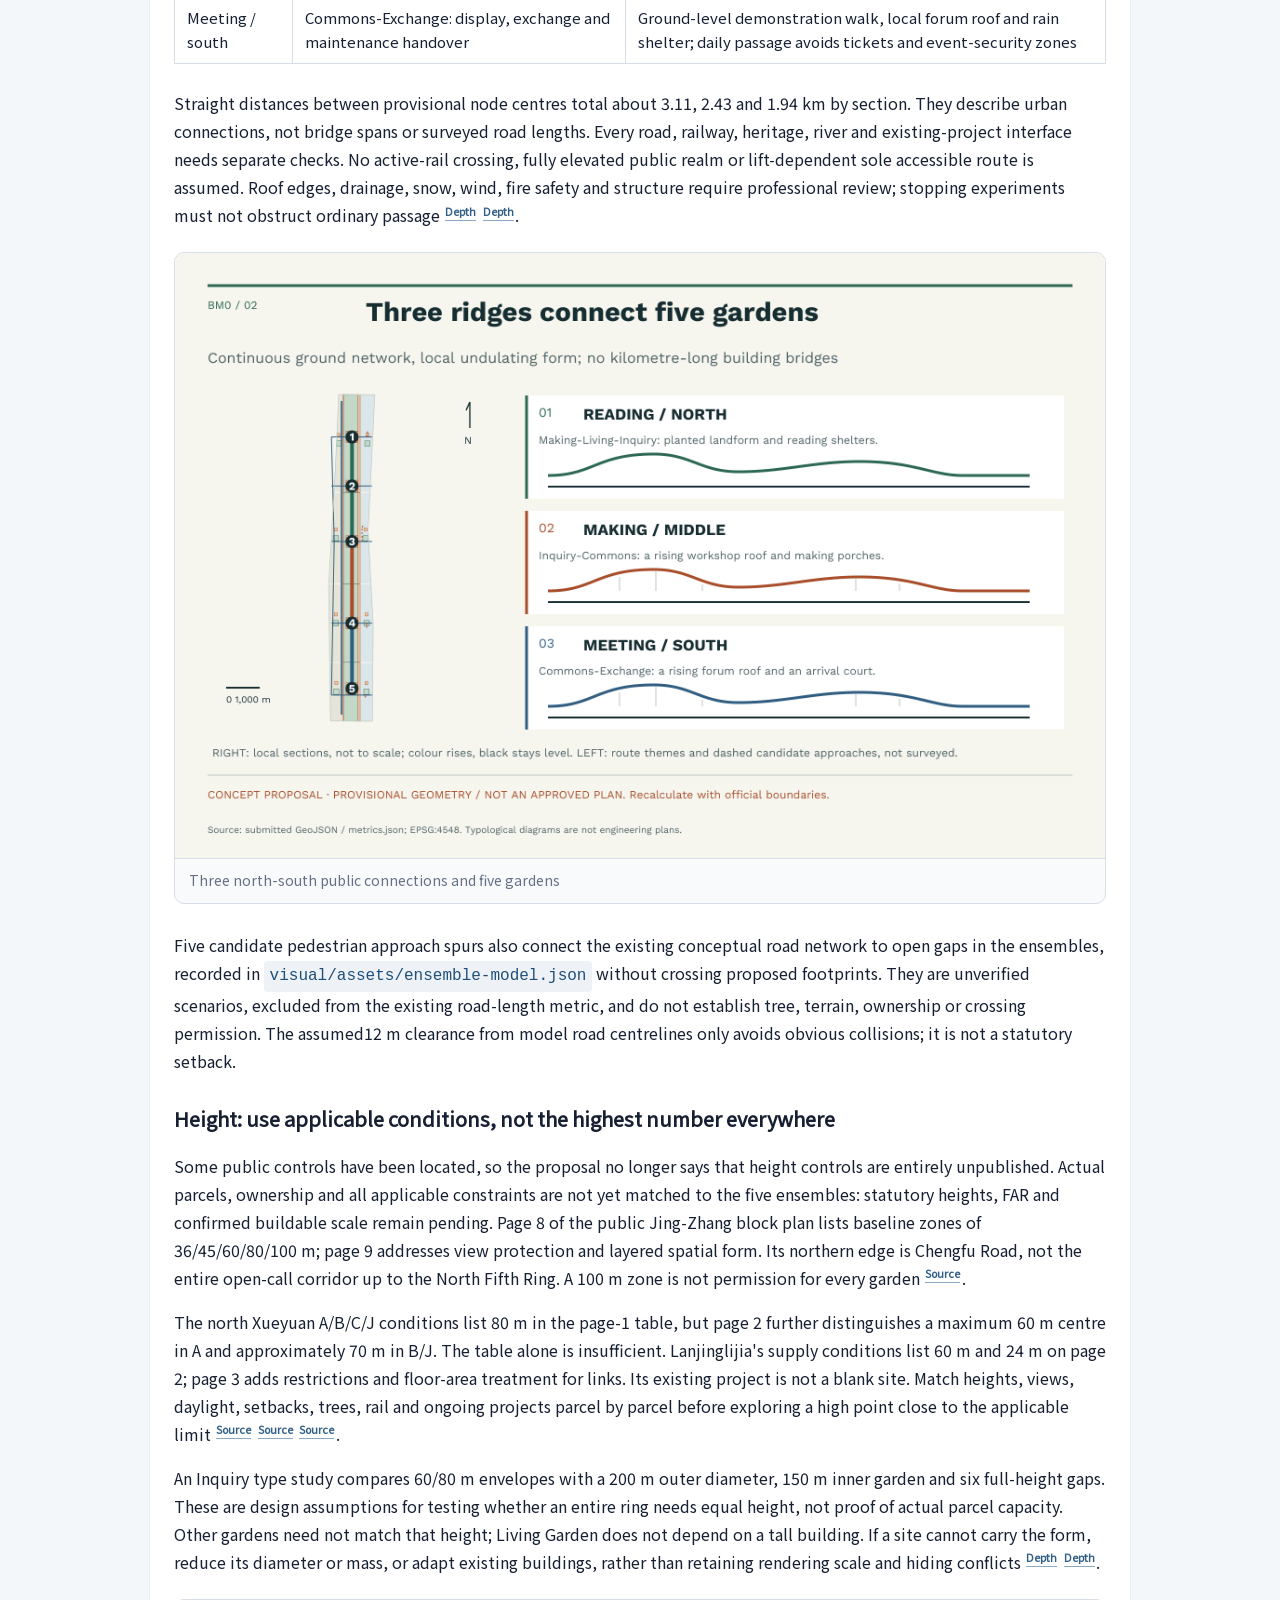
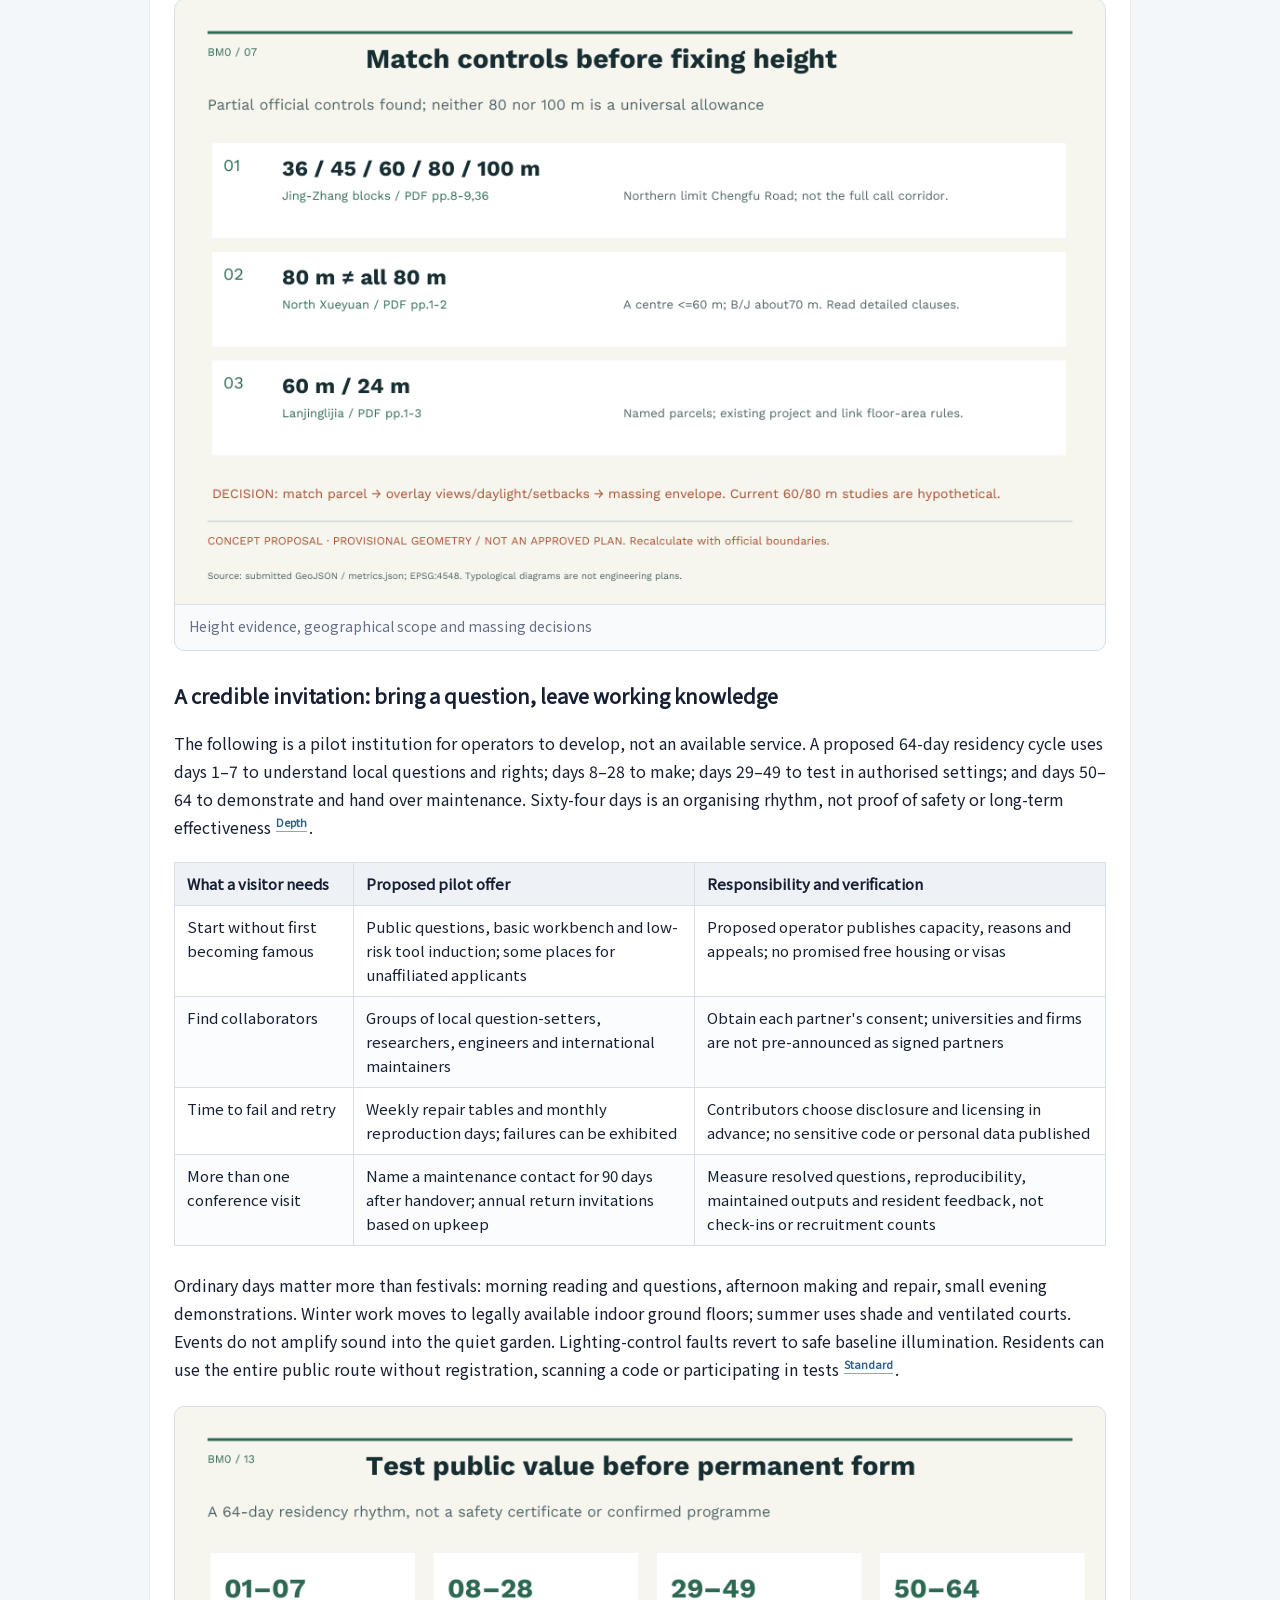
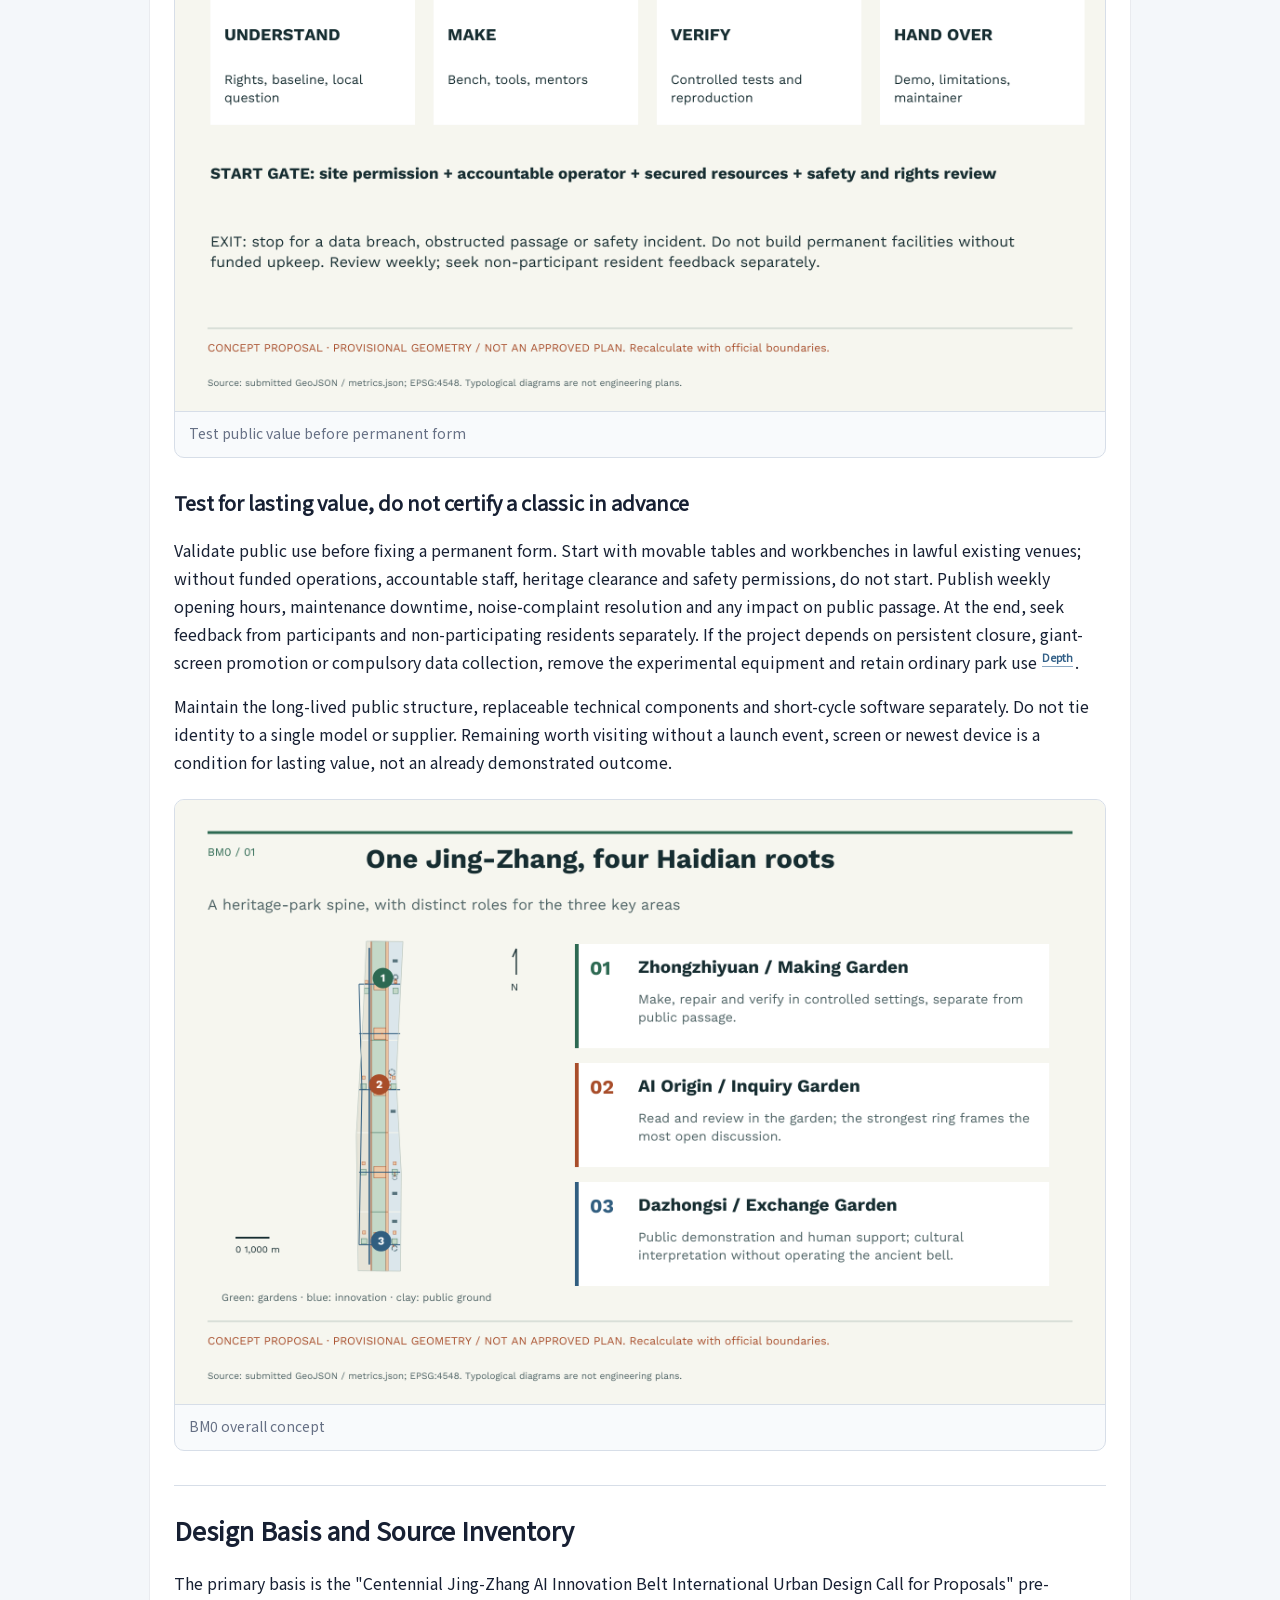
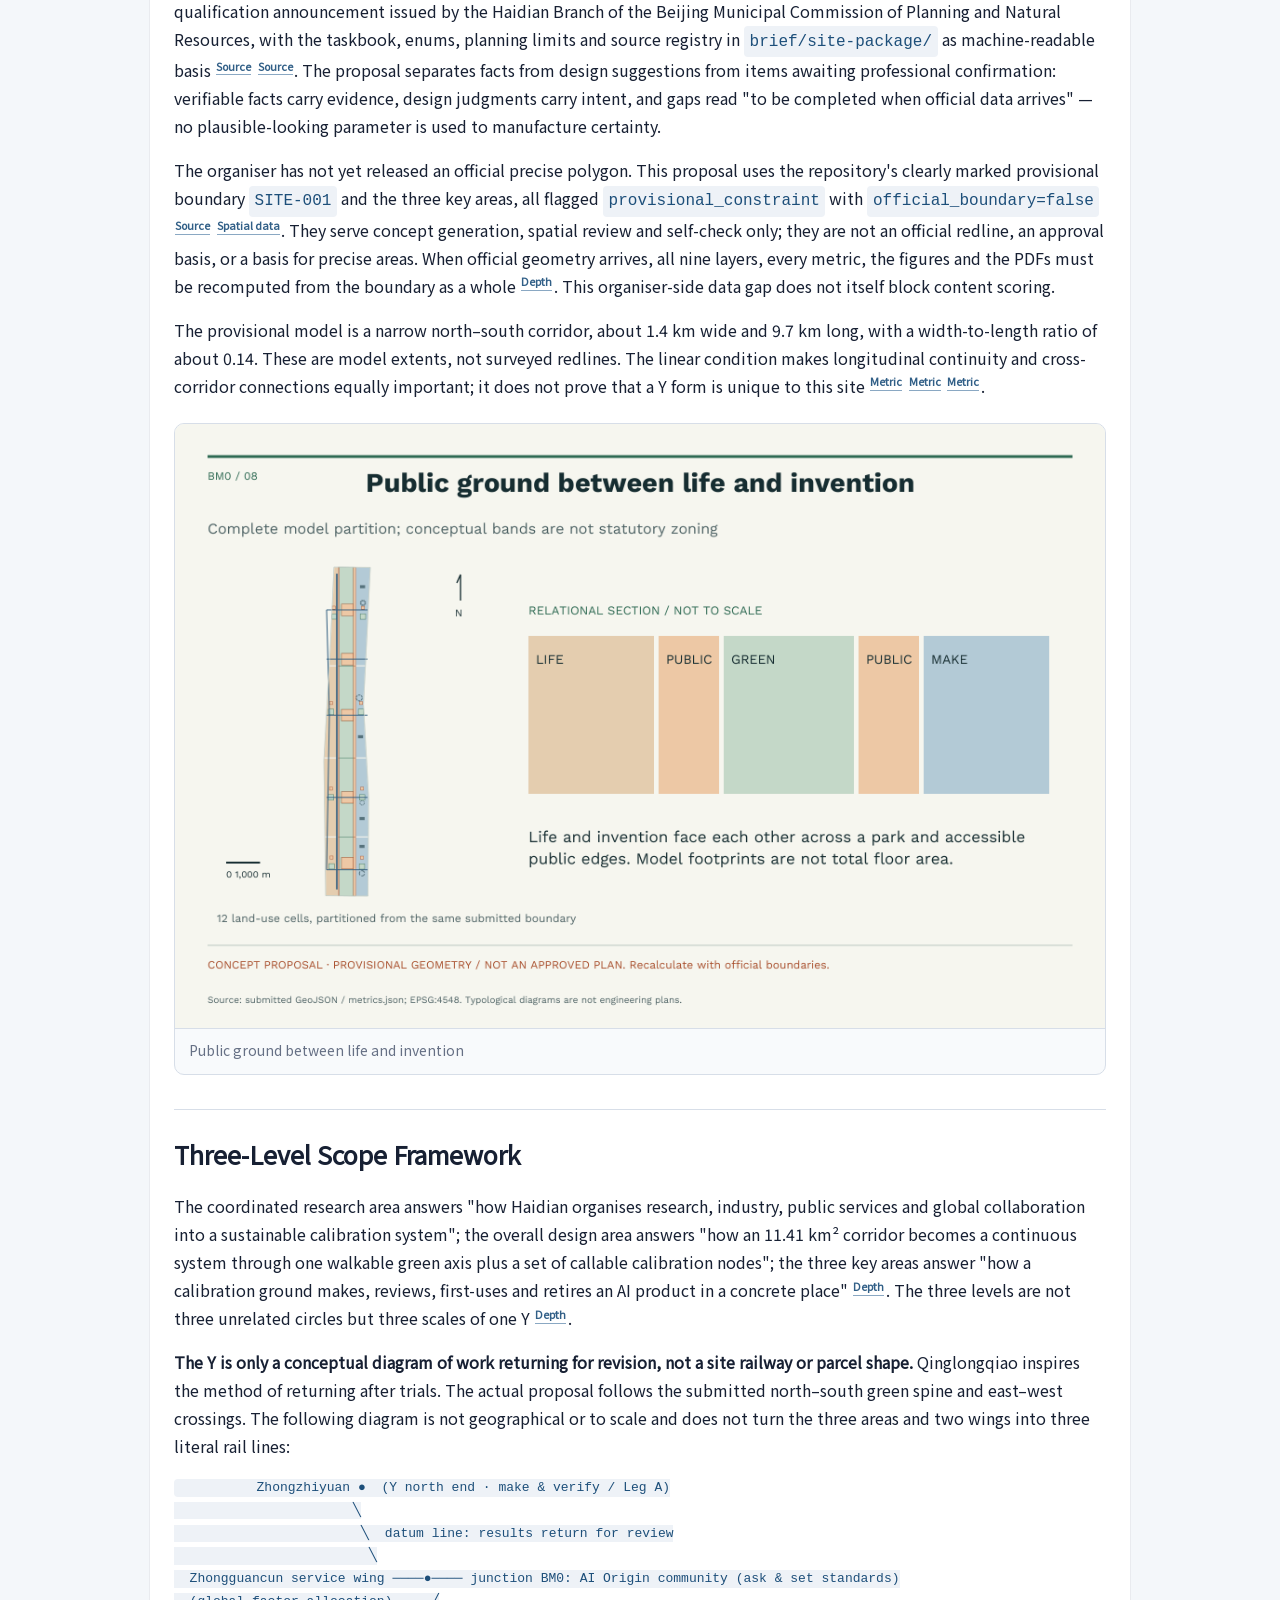
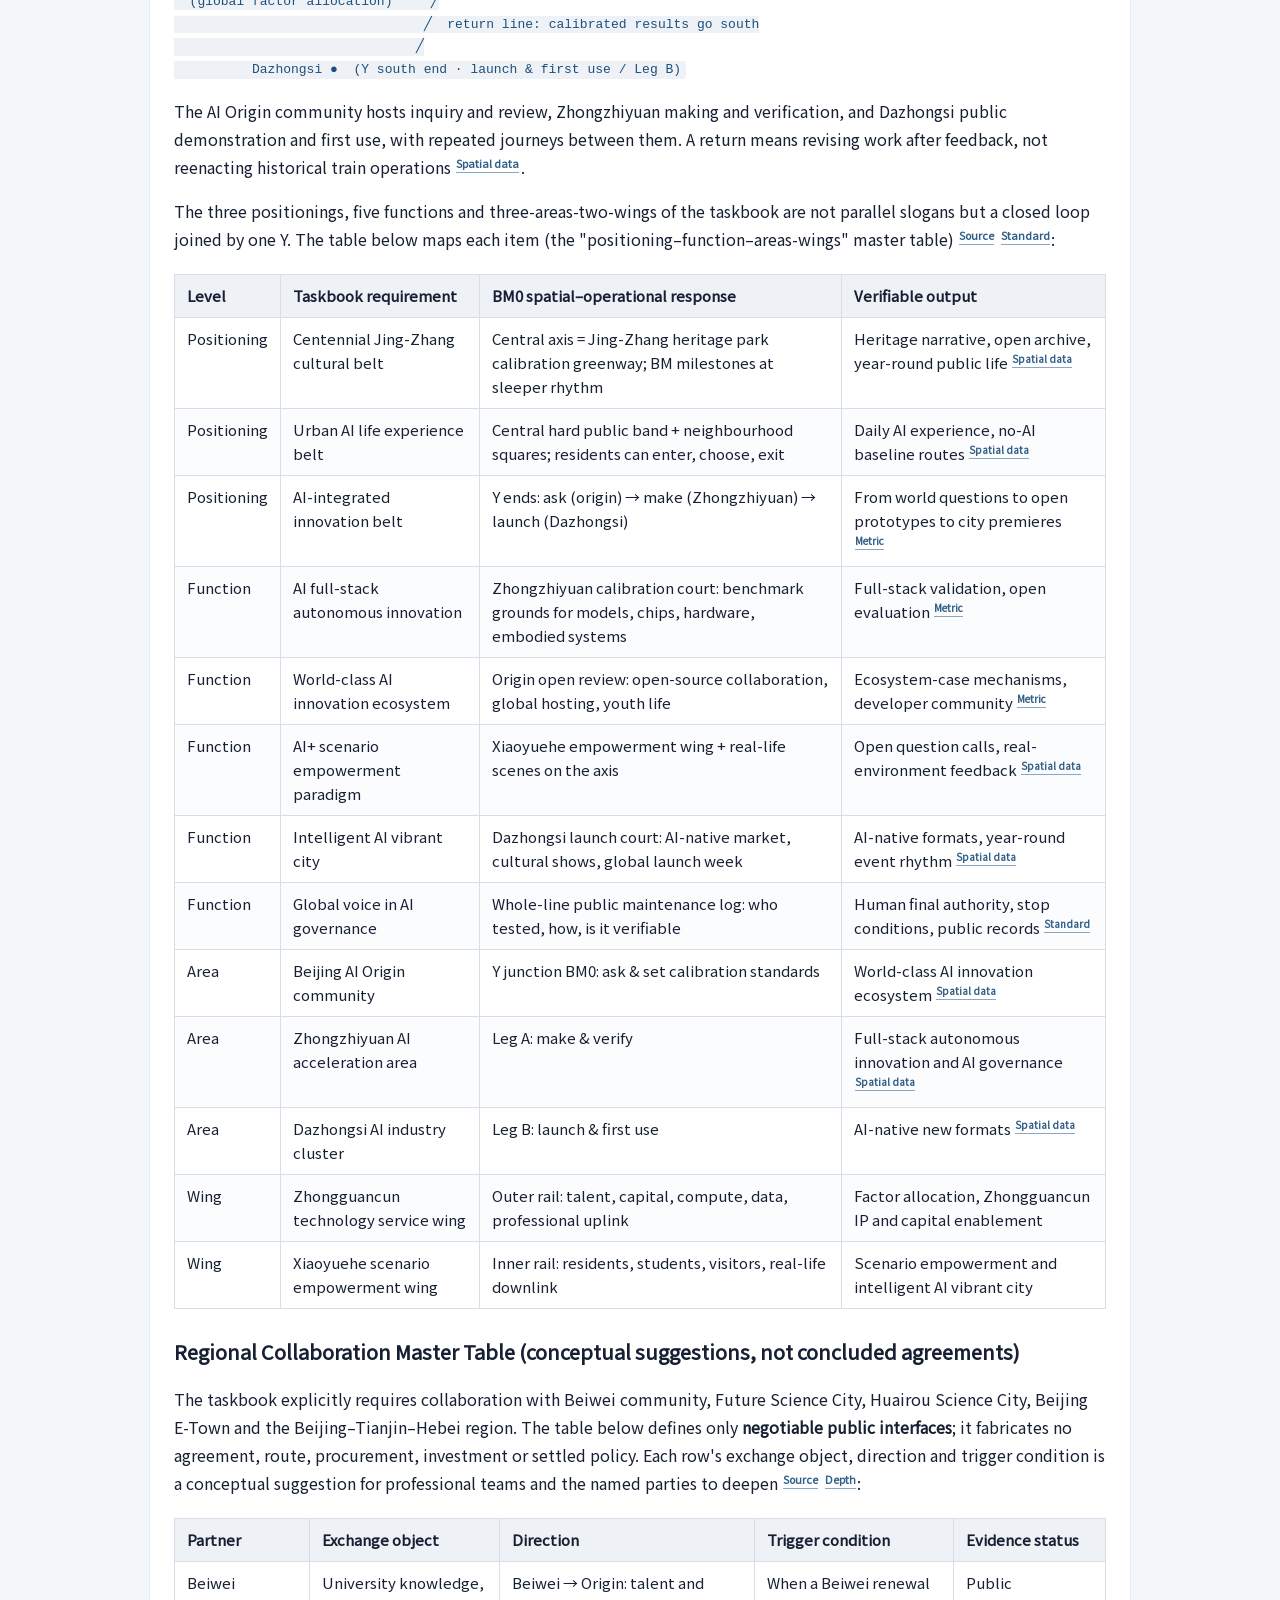
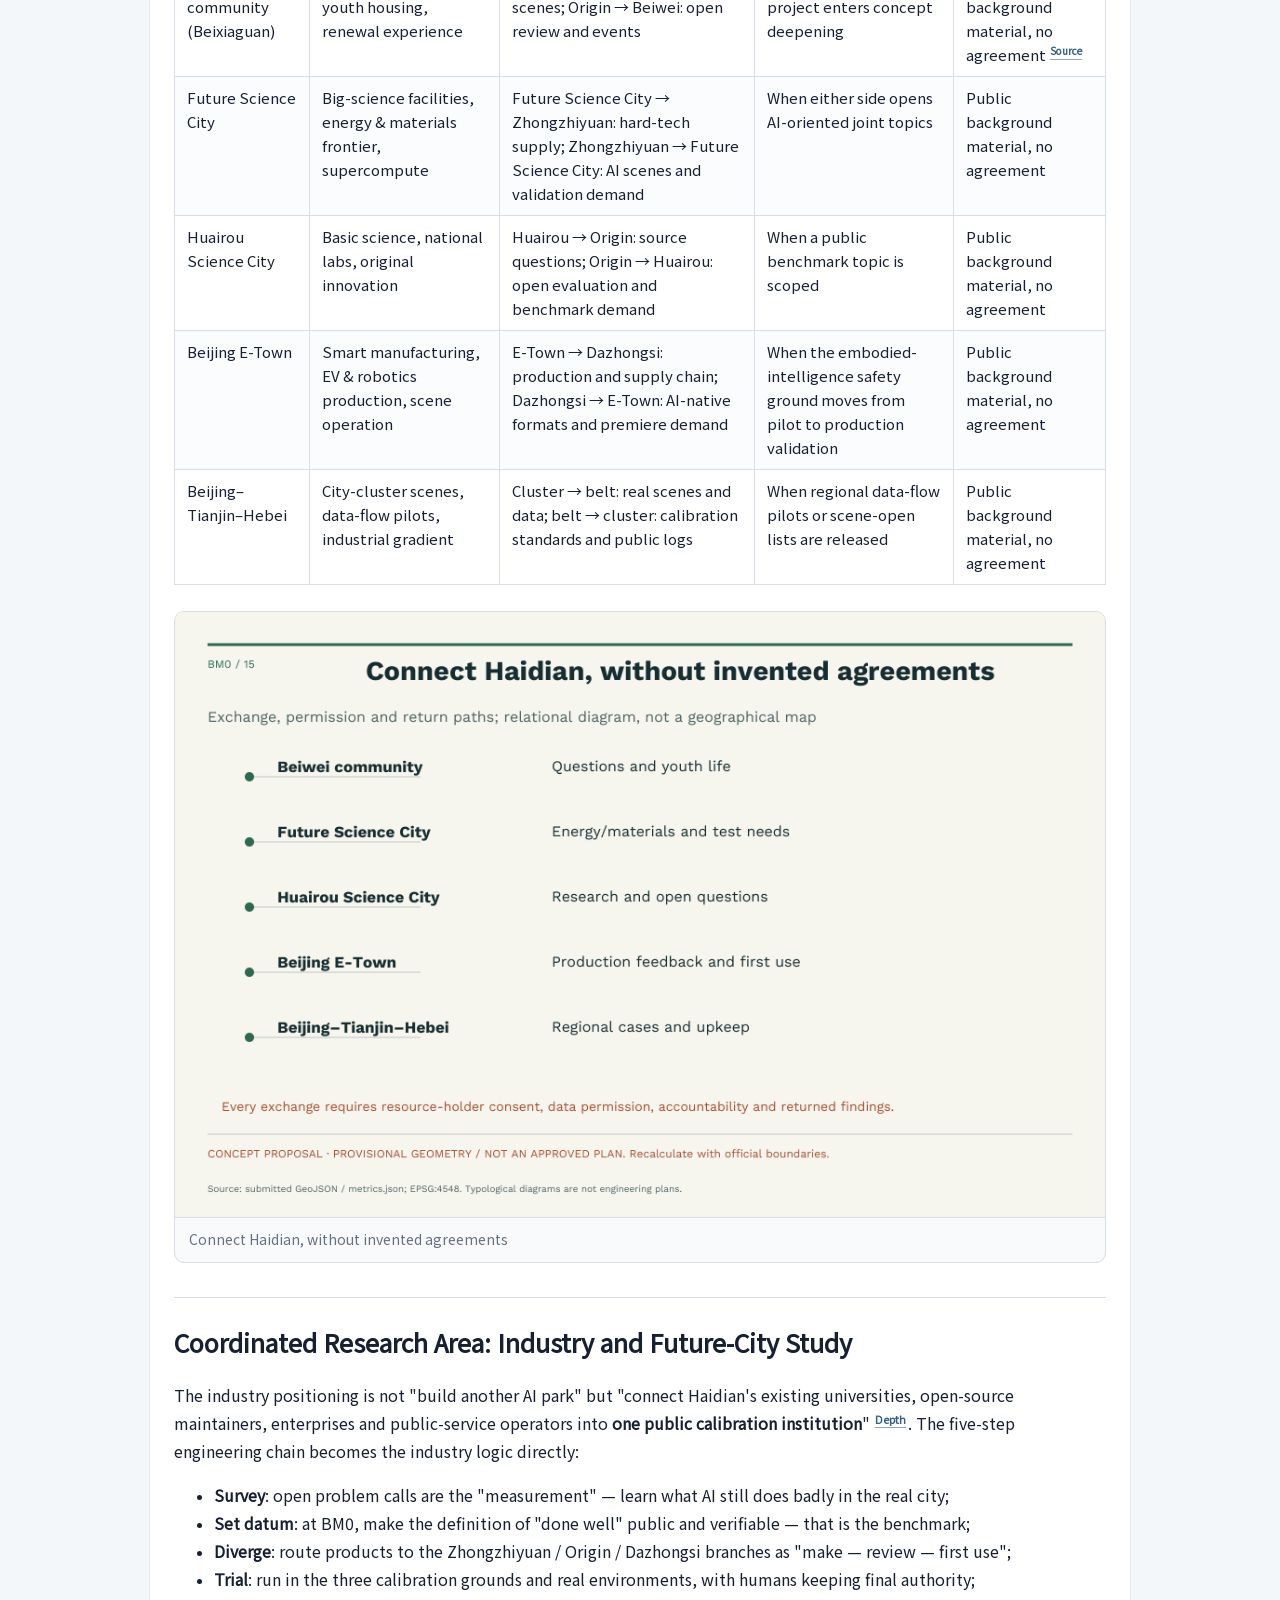
==== commit 66525adf: "BM0: revise five garden ensembles and resolve bilingual visual P0" ====
--- a/submissions/carolalina00-debug/jingzhang-civic-constellation/report/proposal.en.html
+++ b/submissions/carolalina00-debug/jingzhang-civic-constellation/report/proposal.en.html
@@ -1,12 +1,9 @@
 <!doctype html>
 <html lang="en">
 <head>
-<style>html,body{font-family:'BM0 CJK',-apple-system,BlinkMacSystemFont,'Segoe UI',Roboto,Helvetica,Arial,sans-serif;}.bm0-cjk{font-family:'BM0 CJK',serif;}
-@font-face{font-family:'BM0 CJK';font-style:normal;font-weight:400;src:url([data-uri]